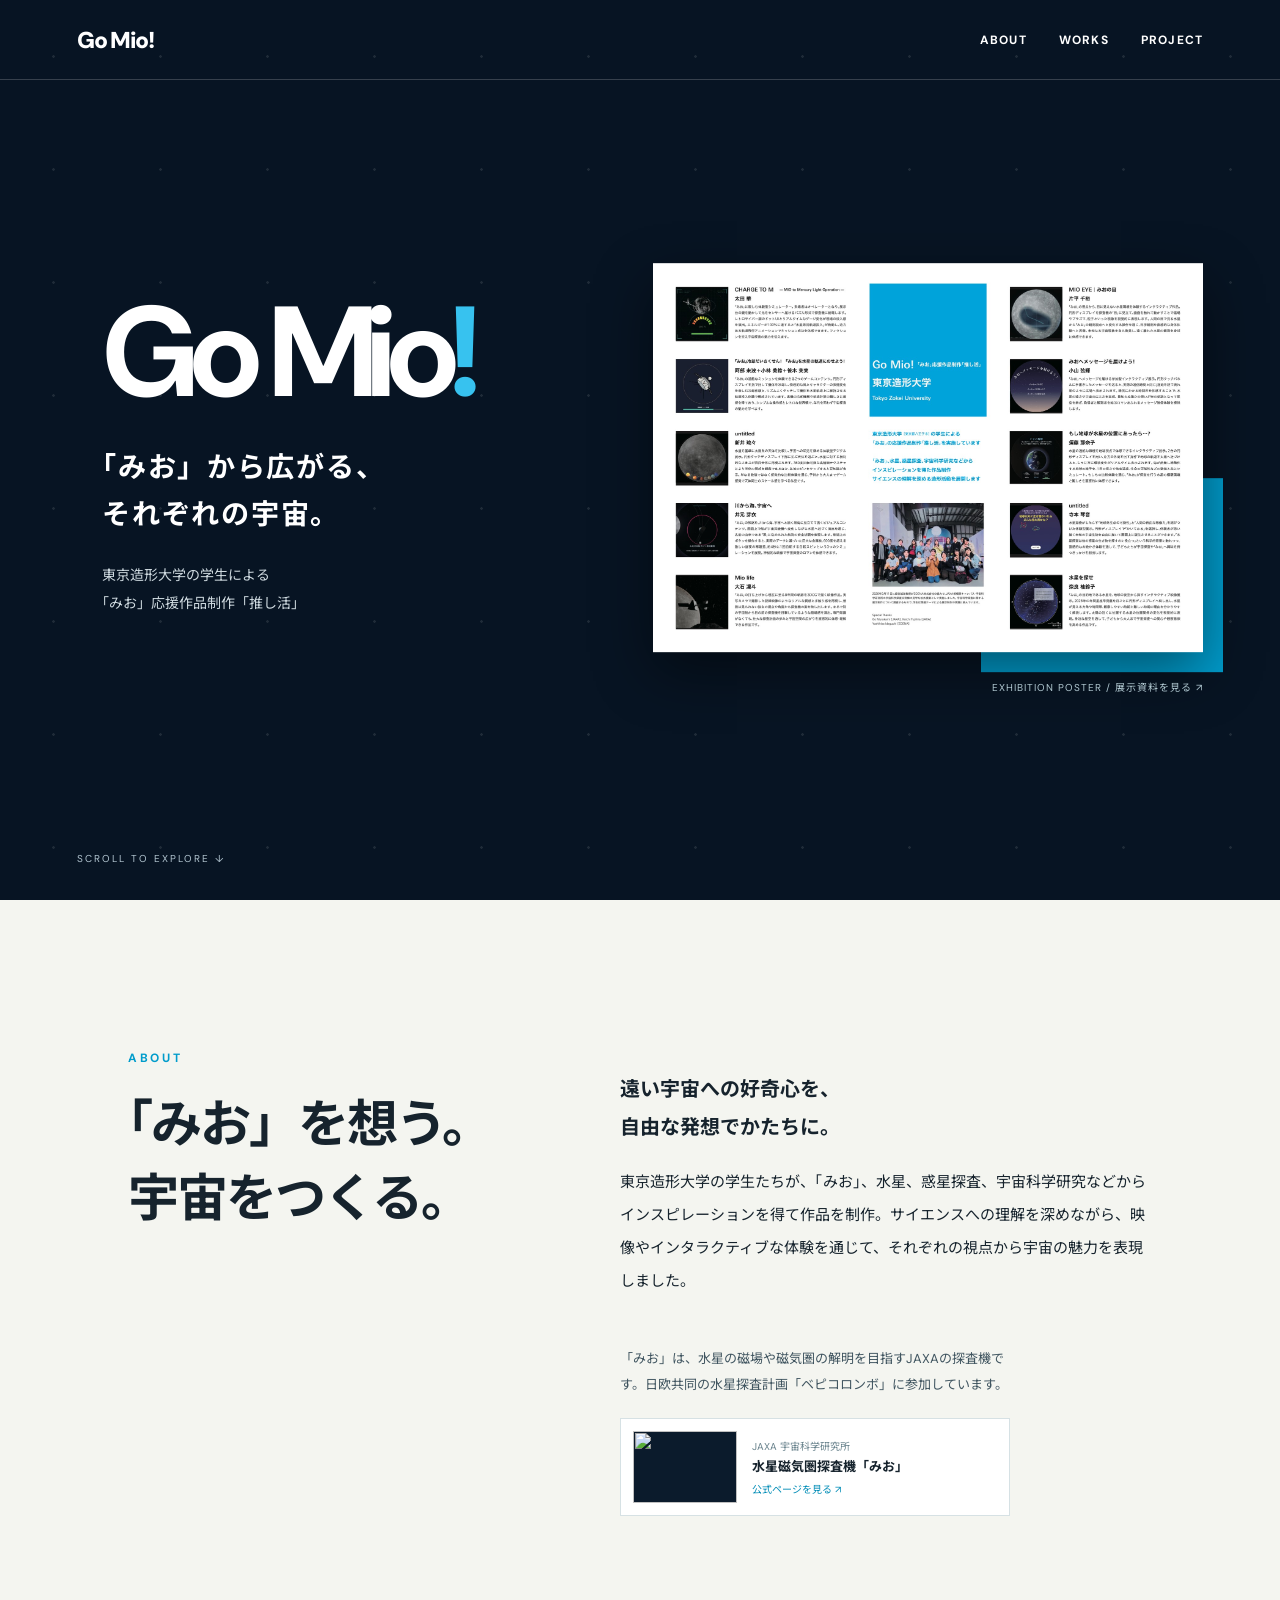
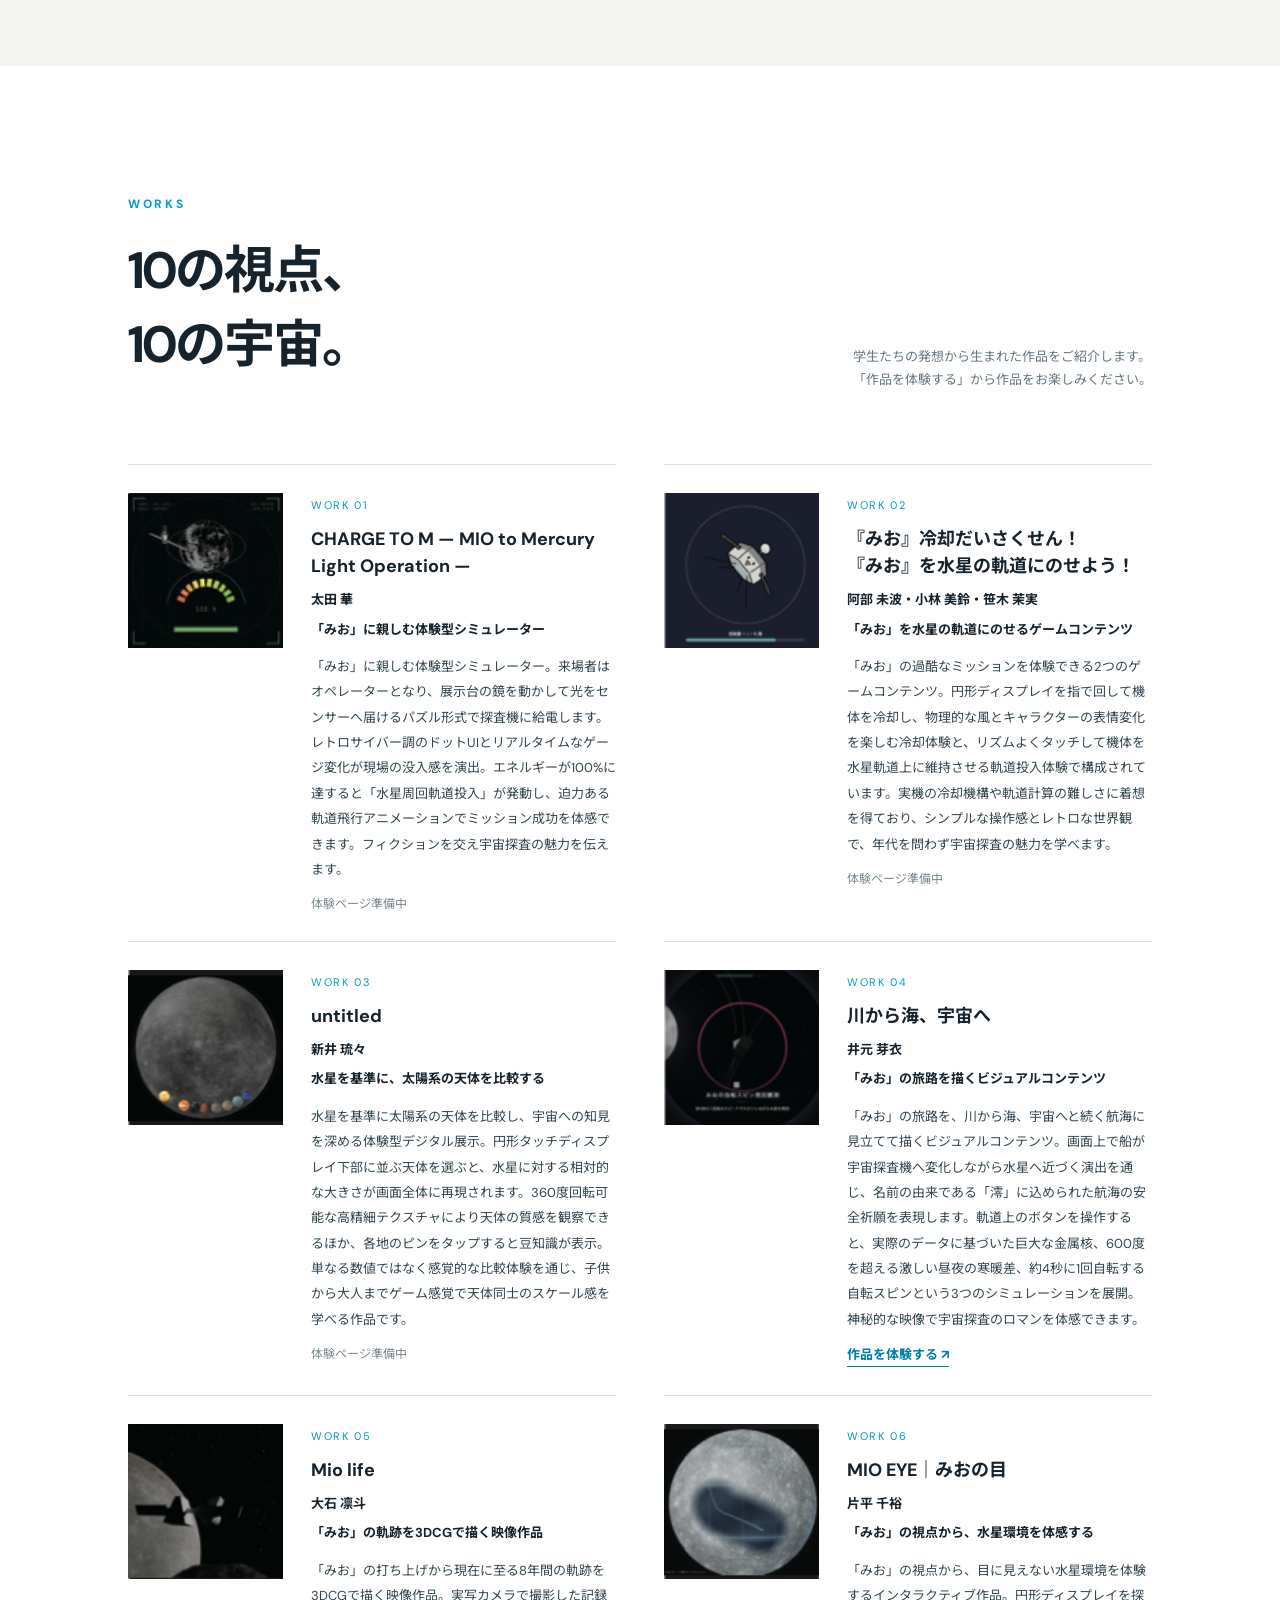
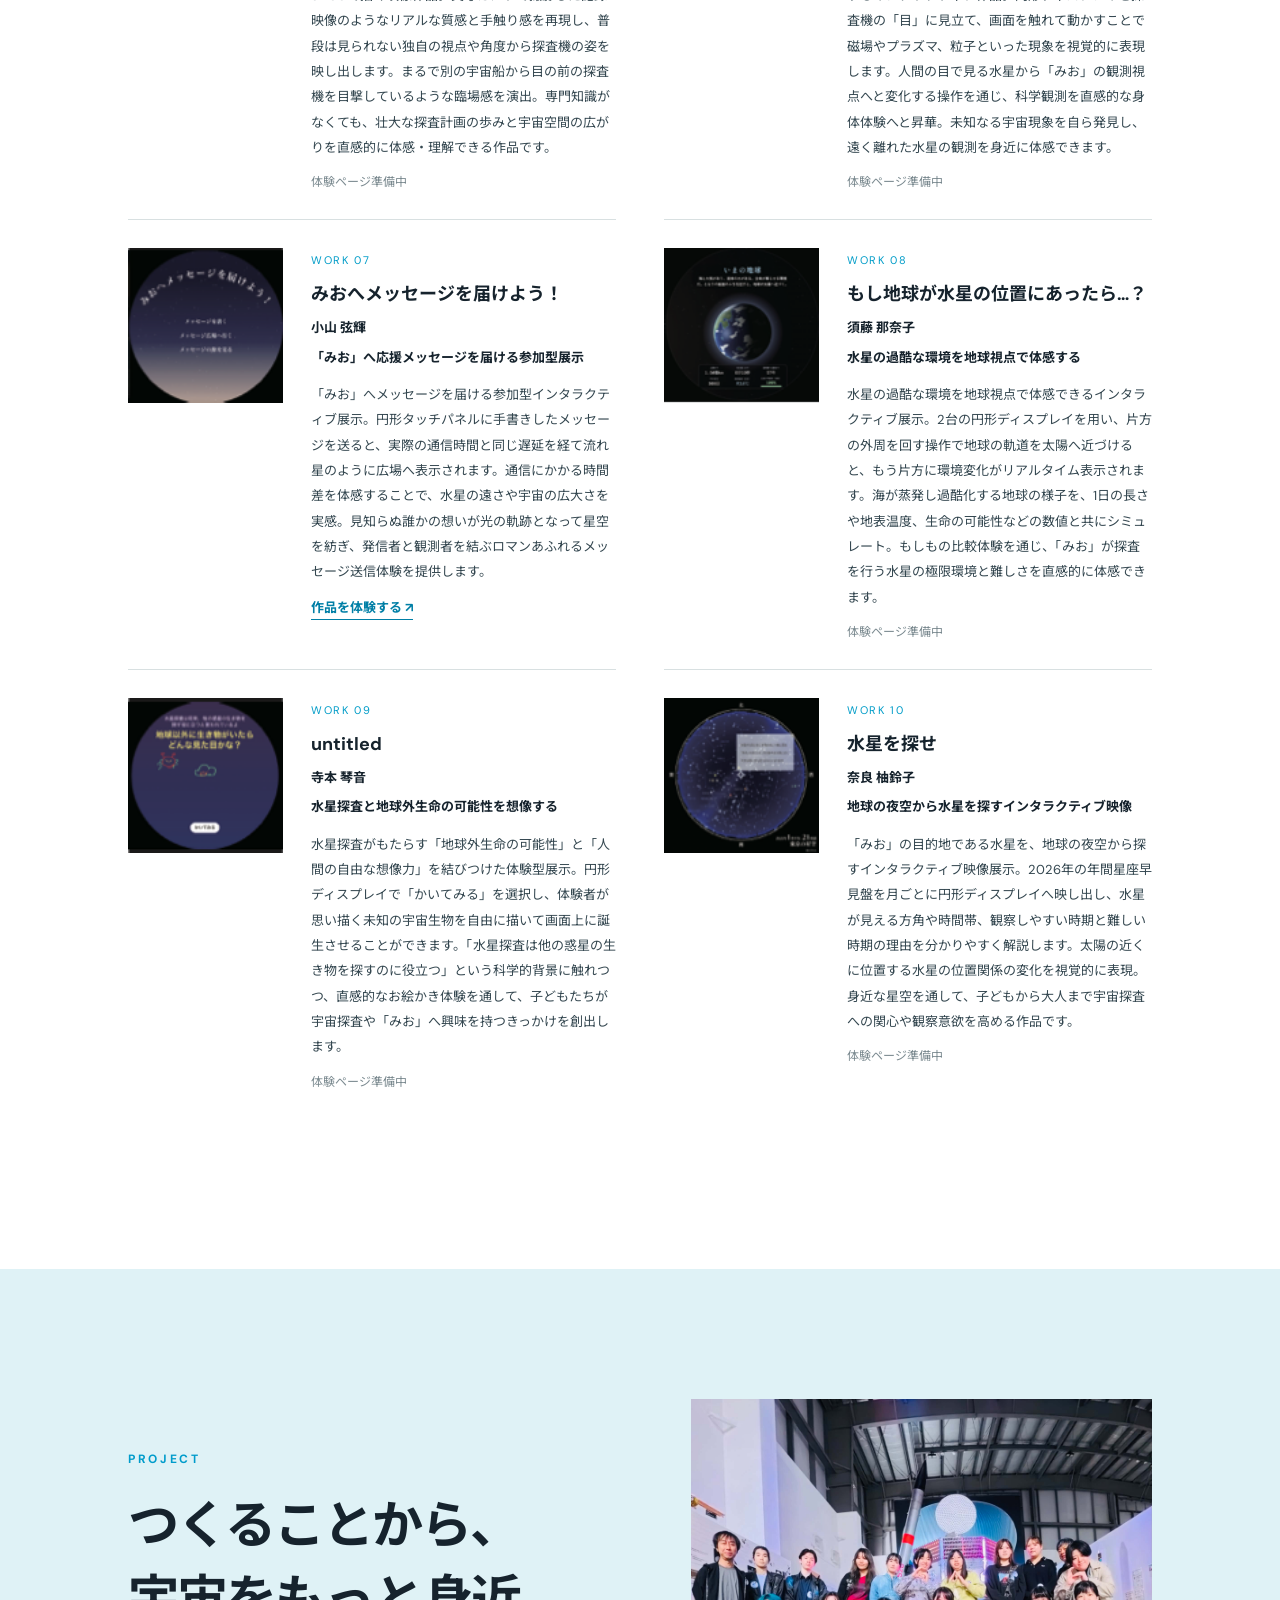
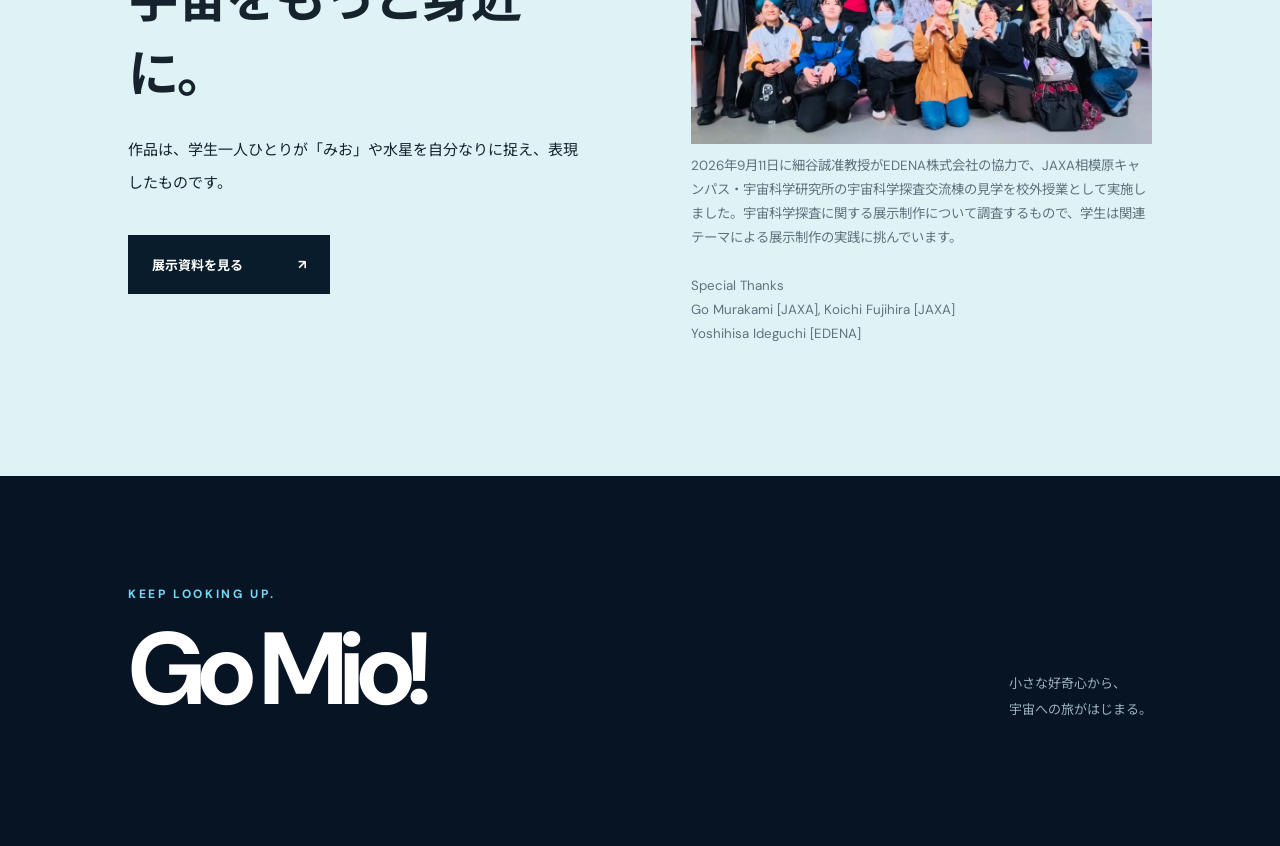
==== index.html @ e341d5bf "Refine introduction layout and heading alignment" ====
<!doctype html><html lang="ja"><head><meta charset="utf-8"><meta name="viewport" content="width=device-width,initial-scale=1"><meta name="description" content="東京造形大学の学生による、水星探査機みおを応援する作品展。"><title>Go Mio!ー「みお」応援作品制作「推し活」</title><style>
@import url('https://fonts.googleapis.com/css2?family=DM+Sans:wght@400;500;700&family=Noto+Sans+JP:wght@400;500;700;900&display=swap');
:root{--navy:#071423;--blue:#00a9e0;--cream:#f4f5f0;--ink:#16232d}*{box-sizing:border-box}html{scroll-behavior:smooth}body{margin:0;background:var(--cream);color:var(--ink);font-family:'DM Sans','Noto Sans JP',sans-serif}a{color:inherit}header{height:80px;position:absolute;z-index:2;top:0;left:0;right:0;color:white;display:flex;align-items:center;justify-content:space-between;padding:0 6%;border-bottom:1px solid #ffffff30}header .logo{font-size:23px;font-weight:900;letter-spacing:-.05em;text-decoration:none}nav{display:flex;gap:32px;font-size:12px;font-weight:700;letter-spacing:.1em}nav a{text-decoration:none}.hero{min-height:780px;height:100svh;max-height:1050px;background:radial-gradient(circle at 75% 54%,#213c50 0,#0d1d2b 28%,#06121f 65%);color:#fff;position:relative;overflow:hidden;display:flex;align-items:center}.hero:before{content:'';position:absolute;inset:0;background-image:radial-gradient(#fff9 1px,transparent 1.5px);background-size:107px 113px;opacity:.35}.planet{position:absolute;width:min(52vw,650px);height:min(52vw,650px);border-radius:50%;right:-4%;top:18%;background:radial-gradient(circle at 36% 32%,#aab3b3 0%,#66757b 26%,#34444c 48%,#101c27 68%,#071423 74%);box-shadow:inset -50px -30px 90px #020a12,0 0 100px #6b9ca822;opacity:.8}.orbit{position:absolute;width:760px;height:760px;border:1px solid #ffffff35;border-radius:50%;right:-100px;top:5%;transform:rotate(-25deg) scaleY(.65)}.hero-inner{position:relative;z-index:1;margin-left:10%;max-width:760px}.eyebrow,.section-label{font-size:12px;letter-spacing:.22em;font-weight:700;text-transform:uppercase}.eyebrow{color:#76d9f6}.hero h1{font-size:clamp(82px,12vw,180px);line-height:.92;letter-spacing:-.075em;margin:25px 0 32px}.hero h1 span{color:#37c2ef}.hero h2{font-size:clamp(19px,2.2vw,29px);letter-spacing:.06em;line-height:1.7;margin:0 0 22px}.hero p{font-size:14px;line-height:2;color:#cfdae0}.hero-bottom{position:absolute;bottom:35px;left:6%;right:6%;display:flex;justify-content:space-between;font-size:10px;letter-spacing:.2em;color:#b2c5d0}.intro{display:grid;grid-template-columns:1fr 1.3fr;gap:8%;padding:150px 10%;background:#f4f5f0}.section-label{color:#009ccb}.intro h2,.works-head h2,.about h2{font-size:clamp(32px,4vw,52px);line-height:1.45;letter-spacing:-.04em;margin:22px 0}.intro p,.about p{line-height:2.2;font-size:15px}.intro .lead{font-size:20px;font-weight:700;line-height:1.9}.works{padding:130px 10% 150px;background:#fff}.works-head{display:flex;align-items:end;justify-content:space-between;margin-bottom:60px}.works-head p{font-size:13px;line-height:1.8;color:#697780}.grid{display:grid;grid-template-columns:repeat(2,1fr);gap:0 48px}.work{display:grid;grid-template-columns:155px 1fr;gap:28px;padding:28px 0;border-top:1px solid #d8e0e1;min-height:215px}.work img{width:155px;aspect-ratio:1;object-fit:cover;background:#101b29}.work .work-description{margin-top:13px;color:#344750;font-size:13px;line-height:1.95}.work-link{display:inline-block;margin-top:12px;color:#007fa6;font-size:13px;font-weight:700;text-decoration:none;border-bottom:1px solid currentColor;padding-bottom:3px}.work-link:hover{color:#004f69}.work-status{display:inline-block;margin-top:12px;color:#7a898f;font-size:12px}.number{font-size:11px;color:#009cc8;letter-spacing:.15em}.work h3{font-size:18px;line-height:1.5;margin:12px 0 8px}.work p{font-size:13px;line-height:1.8;margin:0;color:#596a73}.about{background:#dff2f6;padding:130px 10%;display:grid;grid-template-columns:1fr 1fr;gap:10%;align-items:center}.about img{width:100%;display:block}.about small{display:block;margin-top:10px;color:#5e747d;line-height:1.8}.button{display:inline-flex;margin-top:20px;align-items:center;gap:55px;background:#081c2b;color:white;text-decoration:none;padding:20px 24px;font-size:13px;font-weight:700}.button:hover{background:#008fbf}.closing{padding:110px 10%;background:#071423;color:white;display:flex;justify-content:space-between;align-items:end}.closing strong{font-size:clamp(55px,8vw,110px);letter-spacing:-.07em}.closing p{font-size:13px;color:#9bb1be;line-height:2}footer{padding:28px 10%;background:#071423;color:#8299a6;border-top:1px solid #ffffff22;font-size:10px;letter-spacing:.1em;display:flex;justify-content:space-between}@media(max-width:700px){header{height:68px}nav{gap:15px;font-size:10px}.hero{min-height:650px;height:90svh}.hero-inner{margin:0 7%;padding-top:55px}.hero h1{font-size:82px}.planet{width:440px;height:440px;right:-240px;top:20%;opacity:.6}.orbit{right:-420px}.hero-bottom span:last-child{display:none}.intro,.about{grid-template-columns:1fr;gap:25px;padding:90px 7%}.works{padding:90px 7%}.works-head{display:block}.grid{grid-template-columns:1fr}.work{grid-template-columns:110px 1fr;gap:20px;min-height:160px}.work img{width:110px}.work h3{font-size:16px}.closing{padding:80px 7%;display:block}.closing p{margin-top:25px}footer{padding:24px 7%;gap:15px;flex-wrap:wrap}}

/* The opening composition draws its imagery and blue accent from the exhibition poster. */
.hero{background:#071423;min-height:780px}.hero:before{opacity:.16}.hero-inner{max-width:52%;margin-left:8%;z-index:2}.hero h1{font-size:clamp(78px,10vw,150px)}.hero-art{position:absolute;right:6%;top:50%;transform:translateY(-48%);width:min(43vw,580px);display:grid;grid-template-columns:1.14fr .86fr;grid-template-rows:1fr 1fr;gap:12px;align-items:stretch}.hero-art img{display:block;width:100%;height:100%;object-fit:cover}.hero-art .hero-art-main{grid-row:1/3;min-height:0}.hero-art-side{grid-row:1/3;display:grid;grid-template-rows:1fr 1fr;gap:12px}.hero-art-side img{aspect-ratio:1;object-fit:cover}.hero-art-accent{position:absolute;width:48%;height:35%;background:#009ccc;z-index:-1;right:-24px;bottom:-24px}.hero-art-caption{position:absolute;right:0;bottom:-48px;color:#b1c8d1;font-size:10px;letter-spacing:.1em}.hero-art-main{aspect-ratio:1/1.7}
@media(max-width:700px){.hero{height:auto;min-height:780px;padding:150px 7% 95px;display:block}.hero-inner{max-width:none;margin:0;padding:0}.hero h1{font-size:clamp(76px,17vw,112px);margin:20px 0}.hero h2{font-size:20px}.hero p{font-size:12px}.hero-art{position:relative;top:auto;right:auto;transform:none;width:min(88%,390px);margin:48px 0 32px auto;gap:8px}.hero-art-side{gap:8px}.hero-art-accent{right:-12px;bottom:-12px}.hero-art-caption{bottom:-31px;font-size:9px}.hero-bottom{bottom:25px}.hero-bottom span:last-child{display:block}}

.poster-art{display:block;grid-template-columns:none;grid-template-rows:none;width:min(43vw,620px)}.poster-art a{display:block;box-shadow:0 20px 55px #0007}.poster-art img{display:block;width:100%;height:auto;object-fit:contain}.poster-art .hero-art-accent{width:44%;height:50%;right:-20px;bottom:-20px}.poster-art .hero-art-caption{bottom:-42px}@media(max-width:700px){.poster-art{width:min(90%,460px);margin:72px auto 34px}.poster-art .hero-art-accent{right:-12px;bottom:-12px}.poster-art .hero-art-caption{bottom:-31px}}
.intro-title{text-indent:-0.5em}
.work .work-summary{font-weight:700;color:#16232d}
.work-summary-phrase{display:block;margin-top:0.45em}
.intro .mio-explanation{font-size:13px;line-height:2;margin:28px 0 20px;max-width:390px;color:#405560}.mio-link{display:flex;align-items:center;gap:15px;max-width:390px;padding:12px;background:#fff;border:1px solid #d6e1e4;text-decoration:none;transition:border-color .2s,transform .2s}.mio-link:hover{border-color:#009ccb;transform:translateY(-2px)}.mio-link img{width:104px;height:72px;object-fit:cover;background:#0b1b2c;flex:none}.mio-link>span{display:flex;flex-direction:column;gap:5px;min-width:0}.mio-link small{font-size:10px;color:#67818b}.mio-link strong{font-size:13px;line-height:1.45}.mio-link span span{font-size:10px;color:#008cb6}@media(max-width:700px){.intro .mio-explanation{margin-top:20px}.mio-link{max-width:100%}}
.mio-context{margin-top:48px}.intro .mio-context .mio-explanation{margin-top:0}
.hero-inner h2{text-indent:-0.5em}.hero-caption-line{display:inline-block;margin-left:-0.5em}
</style></head><body><header><a class="logo" href="#top">Go Mio!</a><nav><a href="#about">ABOUT</a><a href="#works">WORKS</a><a href="#project">PROJECT</a></nav></header><main><section class="hero" id="top"><div class="hero-inner"><h1>Go Mio<span>!</span></h1><h2>「みお」から広がる、<br>それぞれの宇宙。</h2><p>東京造形大学の学生による<br><span class="hero-caption-line">「みお」応援作品制作「推し活」</span></p></div><div class="hero-art poster-art"><span class="hero-art-accent"></span><a href="source.pdf" target="_blank" rel="noopener" aria-label="展示資料のPDFを開く"><img src="exhibition-poster.jpg" alt="Go Mio! 東京造形大学の学生作品を紹介する展示資料全体"></a><span class="hero-art-caption">EXHIBITION POSTER / 展示資料を見る ↗</span></div><div class="hero-bottom"><span>SCROLL TO EXPLORE ↓</span></div></section><section class="intro" id="about"><div><div class="section-label">ABOUT</div><h2 class="intro-title">「みお」を想う。<br>宇宙をつくる。</h2></div><div><p class="lead">遠い宇宙への好奇心を、<br>自由な発想でかたちに。</p><p>東京造形大学の学生たちが、「みお」、水星、惑星探査、宇宙科学研究などからインスピレーションを得て作品を制作。サイエンスへの理解を深めながら、映像やインタラクティブな体験を通じて、それぞれの視点から宇宙の魅力を表現しました。</p><div class="mio-context"><p class="mio-explanation">「みお」は、水星の磁場や磁気圏の解明を目指すJAXAの探査機です。日欧共同の水星探査計画「ベピコロンボ」に参加しています。</p><a class="mio-link" href="https://www.isas.jaxa.jp/missions/spacecraft/current/mmo.html" target="_blank" rel="noopener noreferrer"><img src="https://www.isas.jaxa.jp/missions/files/mmo_main.jpg" alt="" loading="lazy"><span><small>JAXA 宇宙科学研究所</small><strong>水星磁気圏探査機「みお」</strong><span>公式ページを見る ↗</span></span></a></div></div></section><section class="works" id="works"><div class="works-head"><div><div class="section-label">WORKS</div><h2>10の視点、<br>10の宇宙。</h2></div><p>学生たちの発想から生まれた作品をご紹介します。<br>「作品を体験する」から作品をお楽しみください。</p></div><div class="grid" id="grid"></div></section><section class="about" id="project"><div><div class="section-label">PROJECT</div><h2>つくることから、<br>宇宙をもっと身近に。</h2><p>作品は、学生一人ひとりが「みお」や水星を自分なりに捉え、表現したものです。</p><a class="button" href="source.pdf" target="_blank" rel="noopener">展示資料を見る <span>↗</span></a></div><div><img src="team-original.jpeg" alt="JAXA相模原キャンパスでの校外授業に参加した学生たちの集合写真"><small>2026年9月11日に細谷誠准教授がEDENA株式会社の協力で、JAXA相模原キャンパス・宇宙科学研究所の宇宙科学探査交流棟の見学を校外授業として実施しました。宇宙科学探査に関する展示制作について調査するもので、学生は関連テーマによる展示制作の実践に挑んでいます。<br><br>Special Thanks<br>Go Murakami [JAXA], Koichi Fujihira [JAXA]<br>Yoshihisa Ideguchi [EDENA]</small></div></section><section class="closing"><div><div class="eyebrow">Keep looking up.</div><strong>Go Mio!</strong></div><p>小さな好奇心から、<br>宇宙への旅がはじまる。</p></section></main><script>
const works=[["l1.png","CHARGE TO M — MIO to Mercury Light Operation —","太田 華","「みお」に親しむ体験型シミュレーター"],["l2.png","『みお』冷却だいさくせん！ ／ 『みお』を水星の軌道にのせよう！","阿部 未波・小林 美鈴・笹木 茉実","「みお」を水星の軌道にのせるゲームコンテンツ"],["l3.png","untitled","新井 琉々","水星を基準に、太陽系の天体を比較する"],["l4.png","川から海、宇宙へ","井元 芽衣","「みお」の旅路を描くビジュアルコンテンツ"],["l5.png","Mio life","大石 凛斗","「みお」の軌跡を3DCGで描く映像作品"],["r1.png","MIO EYE｜みおの目","片平 千裕","「みお」の視点から、水星環境を体感する"],["r2.png","みおへメッセージを届けよう！","小山 弦輝","「みお」へ応援メッセージを届ける参加型展示"],["r3.png","もし地球が水星の位置にあったら…？","須藤 那奈子","水星の過酷な環境を地球視点で体感する"],["r4.png","untitled","寺本 琴音","水星探査と地球外生命の可能性を想像する"],["r5.png","水星を探せ","奈良 柚鈴子","地球の夜空から水星を探すインタラクティブ映像"]];const descriptions=["「みお」に親しむ体験型シミュレーター。来場者はオペレーターとなり、展示台の鏡を動かして光をセンサーへ届けるパズル形式で探査機に給電します。レトロサイバー調のドットUIとリアルタイムなゲージ変化が現場の没入感を演出。エネルギーが100%に達すると「水星周回軌道投入」が発動し、迫力ある軌道飛行アニメーションでミッション成功を体感できます。フィクションを交え宇宙探査の魅力を伝えます。","「みお」の過酷なミッションを体験できる2つのゲームコンテンツ。円形ディスプレイを指で回して機体を冷却し、物理的な風とキャラクターの表情変化を楽しむ冷却体験と、リズムよくタッチして機体を水星軌道上に維持させる軌道投入体験で構成されています。実機の冷却機構や軌道計算の難しさに着想を得ており、シンプルな操作感とレトロな世界観で、年代を問わず宇宙探査の魅力を学べます。","水星を基準に太陽系の天体を比較し、宇宙への知見を深める体験型デジタル展示。円形タッチディスプレイ下部に並ぶ天体を選ぶと、水星に対する相対的な大きさが画面全体に再現されます。360度回転可能な高精細テクスチャにより天体の質感を観察できるほか、各地のピンをタップすると豆知識が表示。単なる数値ではなく感覚的な比較体験を通じ、子供から大人までゲーム感覚で天体同士のスケール感を学べる作品です。","「みお」の旅路を、川から海、宇宙へと続く航海に見立てて描くビジュアルコンテンツ。画面上で船が宇宙探査機へ変化しながら水星へ近づく演出を通じ、名前の由来である「澪」に込められた航海の安全祈願を表現します。軌道上のボタンを操作すると、実際のデータに基づいた巨大な金属核、600度を超える激しい昼夜の寒暖差、約4秒に1回自転する自転スピンという3つのシミュレーションを展開。神秘的な映像で宇宙探査のロマンを体感できます。","「みお」の打ち上げから現在に至る8年間の軌跡を3DCGで描く映像作品。実写カメラで撮影した記録映像のようなリアルな質感と手触り感を再現し、普段は見られない独自の視点や角度から探査機の姿を映し出します。まるで別の宇宙船から目の前の探査機を目撃しているような臨場感を演出。専門知識がなくても、壮大な探査計画の歩みと宇宙空間の広がりを直感的に体感・理解できる作品です。","「みお」の視点から、目に見えない水星環境を体験するインタラクティブ作品。円形ディスプレイを探査機の「目」に見立て、画面を触れて動かすことで磁場やプラズマ、粒子といった現象を視覚的に表現します。人間の目で見る水星から「みお」の観測視点へと変化する操作を通じ、科学観測を直感的な身体体験へと昇華。未知なる宇宙現象を自ら発見し、遠く離れた水星の観測を身近に体感できます。","「みお」へメッセージを届ける参加型インタラクティブ展示。円形タッチパネルに手書きしたメッセージを送ると、実際の通信時間と同じ遅延を経て流れ星のように広場へ表示されます。通信にかかる時間差を体感することで、水星の遠さや宇宙の広大さを実感。見知らぬ誰かの想いが光の軌跡となって星空を紡ぎ、発信者と観測者を結ぶロマンあふれるメッセージ送信体験を提供します。","水星の過酷な環境を地球視点で体感できるインタラクティブ展示。2台の円形ディスプレイを用い、片方の外周を回す操作で地球の軌道を太陽へ近づけると、もう片方に環境変化がリアルタイム表示されます。海が蒸発し過酷化する地球の様子を、1日の長さや地表温度、生命の可能性などの数値と共にシミュレート。もしもの比較体験を通じ、「みお」が探査を行う水星の極限環境と難しさを直感的に体感できます。","水星探査がもたらす「地球外生命の可能性」と「人間の自由な想像力」を結びつけた体験型展示。円形ディスプレイで「かいてみる」を選択し、体験者が思い描く未知の宇宙生物を自由に描いて画面上に誕生させることができます。「水星探査は他の惑星の生き物を探すのに役立つ」という科学的背景に触れつつ、直感的なお絵かき体験を通して、子どもたちが宇宙探査や「みお」へ興味を持つきっかけを創出します。","「みお」の目的地である水星を、地球の夜空から探すインタラクティブ映像展示。2026年の年間星座早見盤を月ごとに円形ディスプレイへ映し出し、水星が見える方角や時間帯、観察しやすい時期と難しい時期の理由を分かりやすく解説します。太陽の近くに位置する水星の位置関係の変化を視覚的に表現。身近な星空を通して、子どもから大人まで宇宙探査への関心や観察意欲を高める作品です。"];document.querySelector('#grid').innerHTML=works.map((w,i)=>`<article class="work"><img src="${w[0]}" alt="${w[1]}の作品イメージ"><div><span class="number">WORK ${String(i+1).padStart(2,'0')}</span><h3>${w[1].replace(" ／ ", "<br>")}</h3><p class="work-summary">${w[2]}<span class="work-summary-phrase">${w[3]}</span></p><p class="work-description">${descriptions[i]}</p>${i===3 || i===6 ? `<a class="work-link" href="works/${i===3 ? '04' : '07'}/">作品を体験する ↗</a>` : '<span class="work-status">体験ページ準備中</span>'}</div></article>`).join('');
</script></body></html>
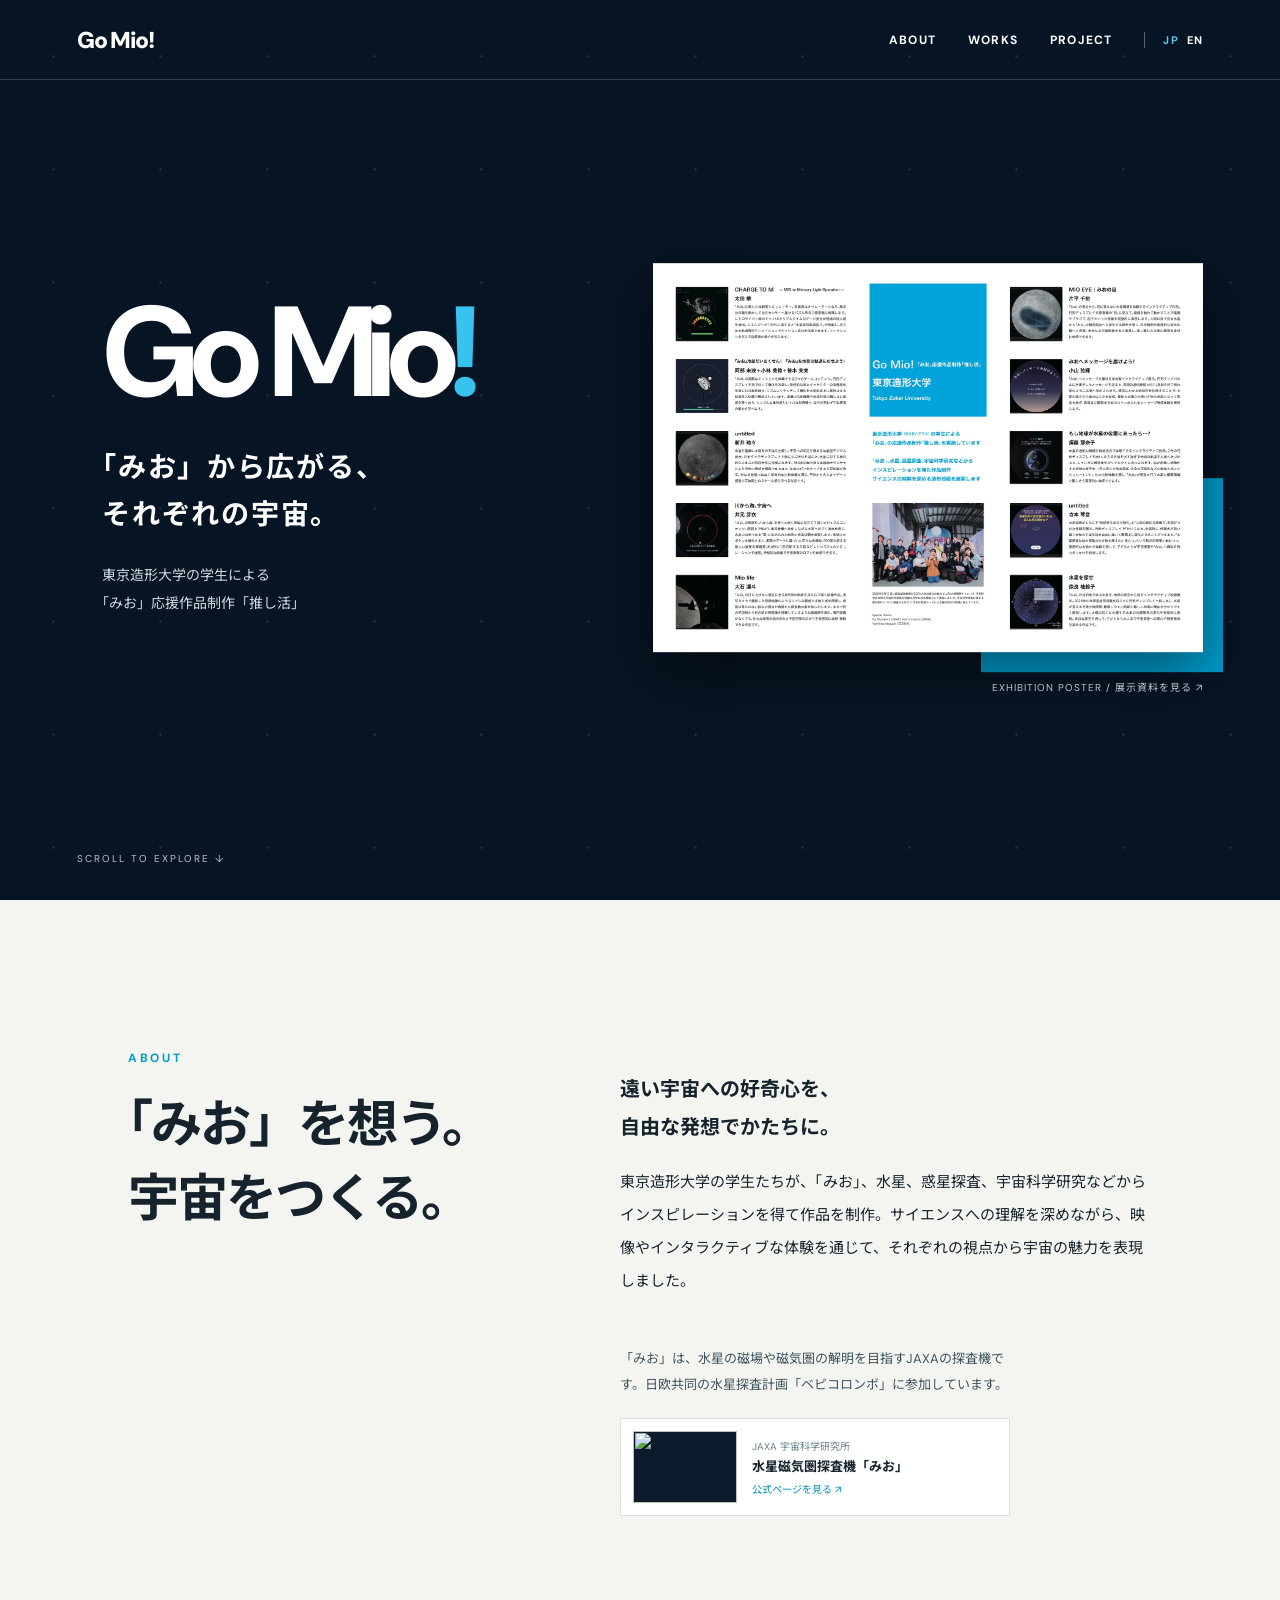
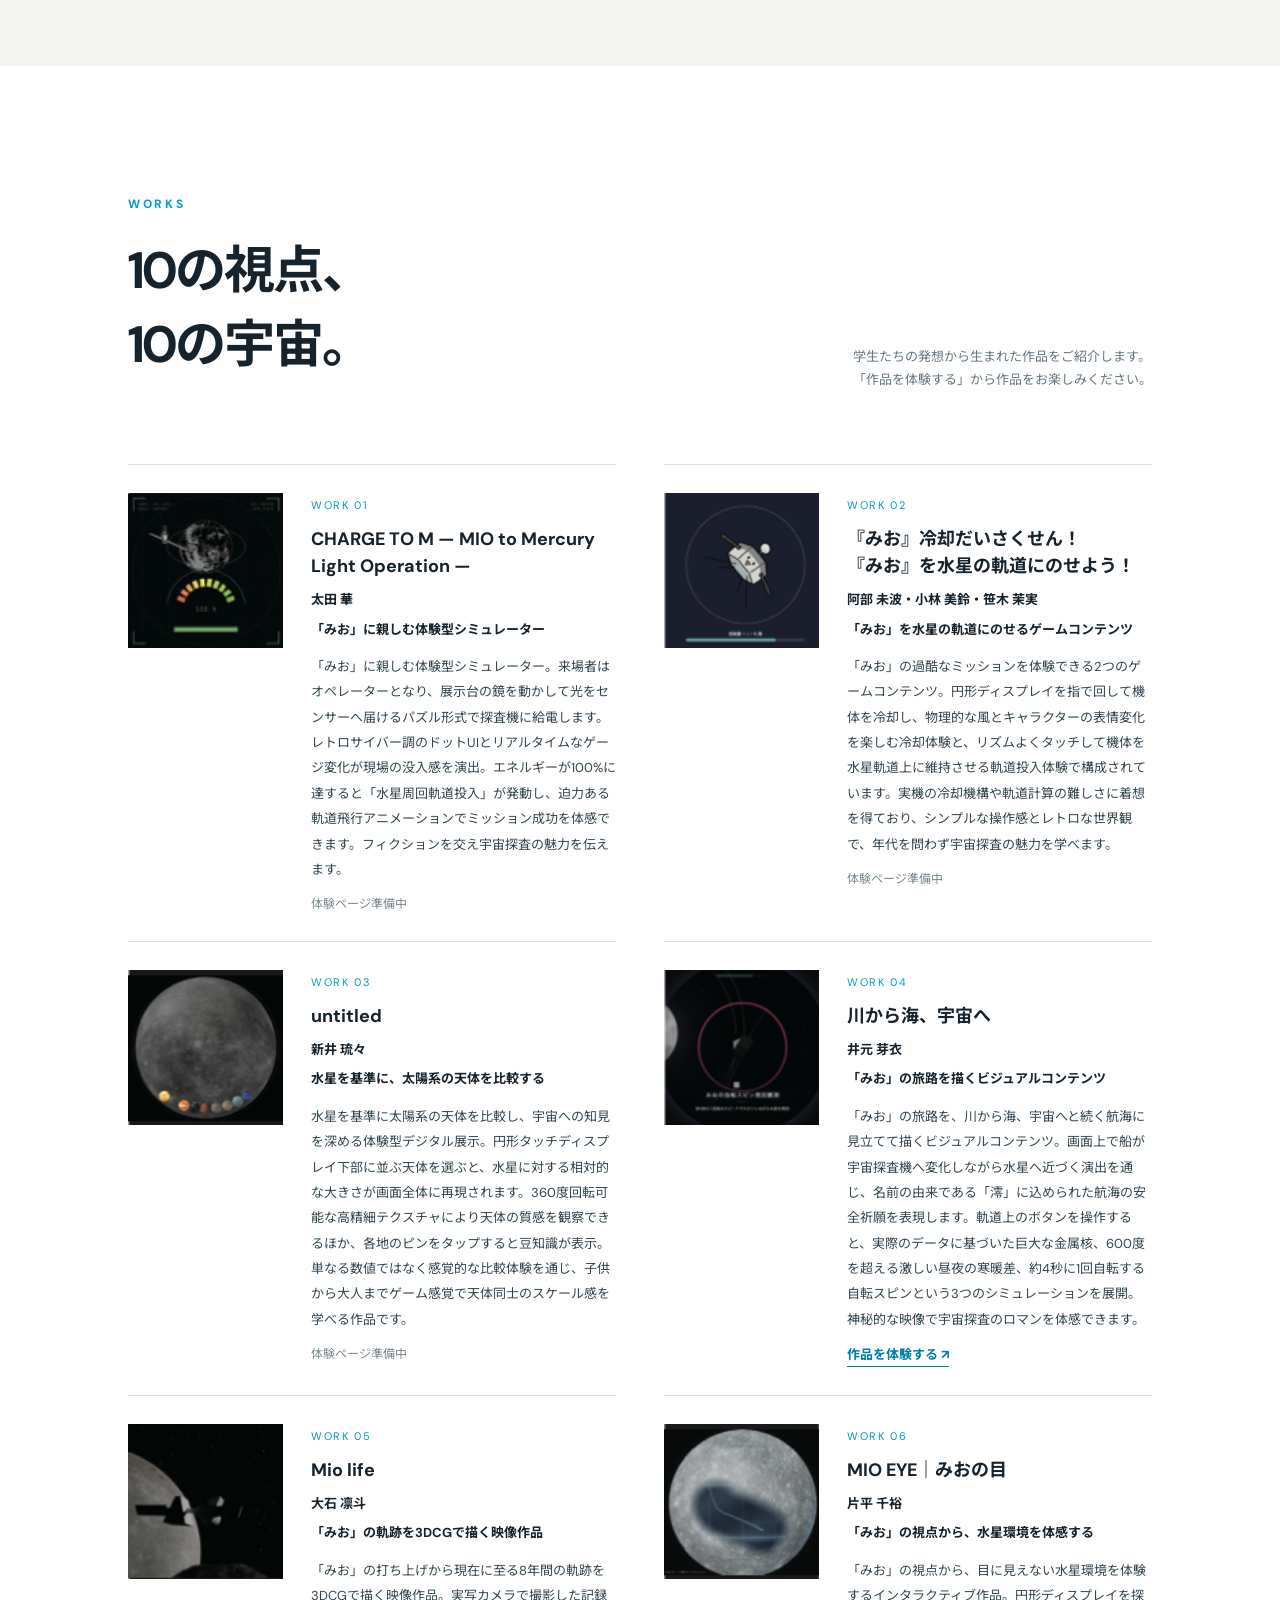
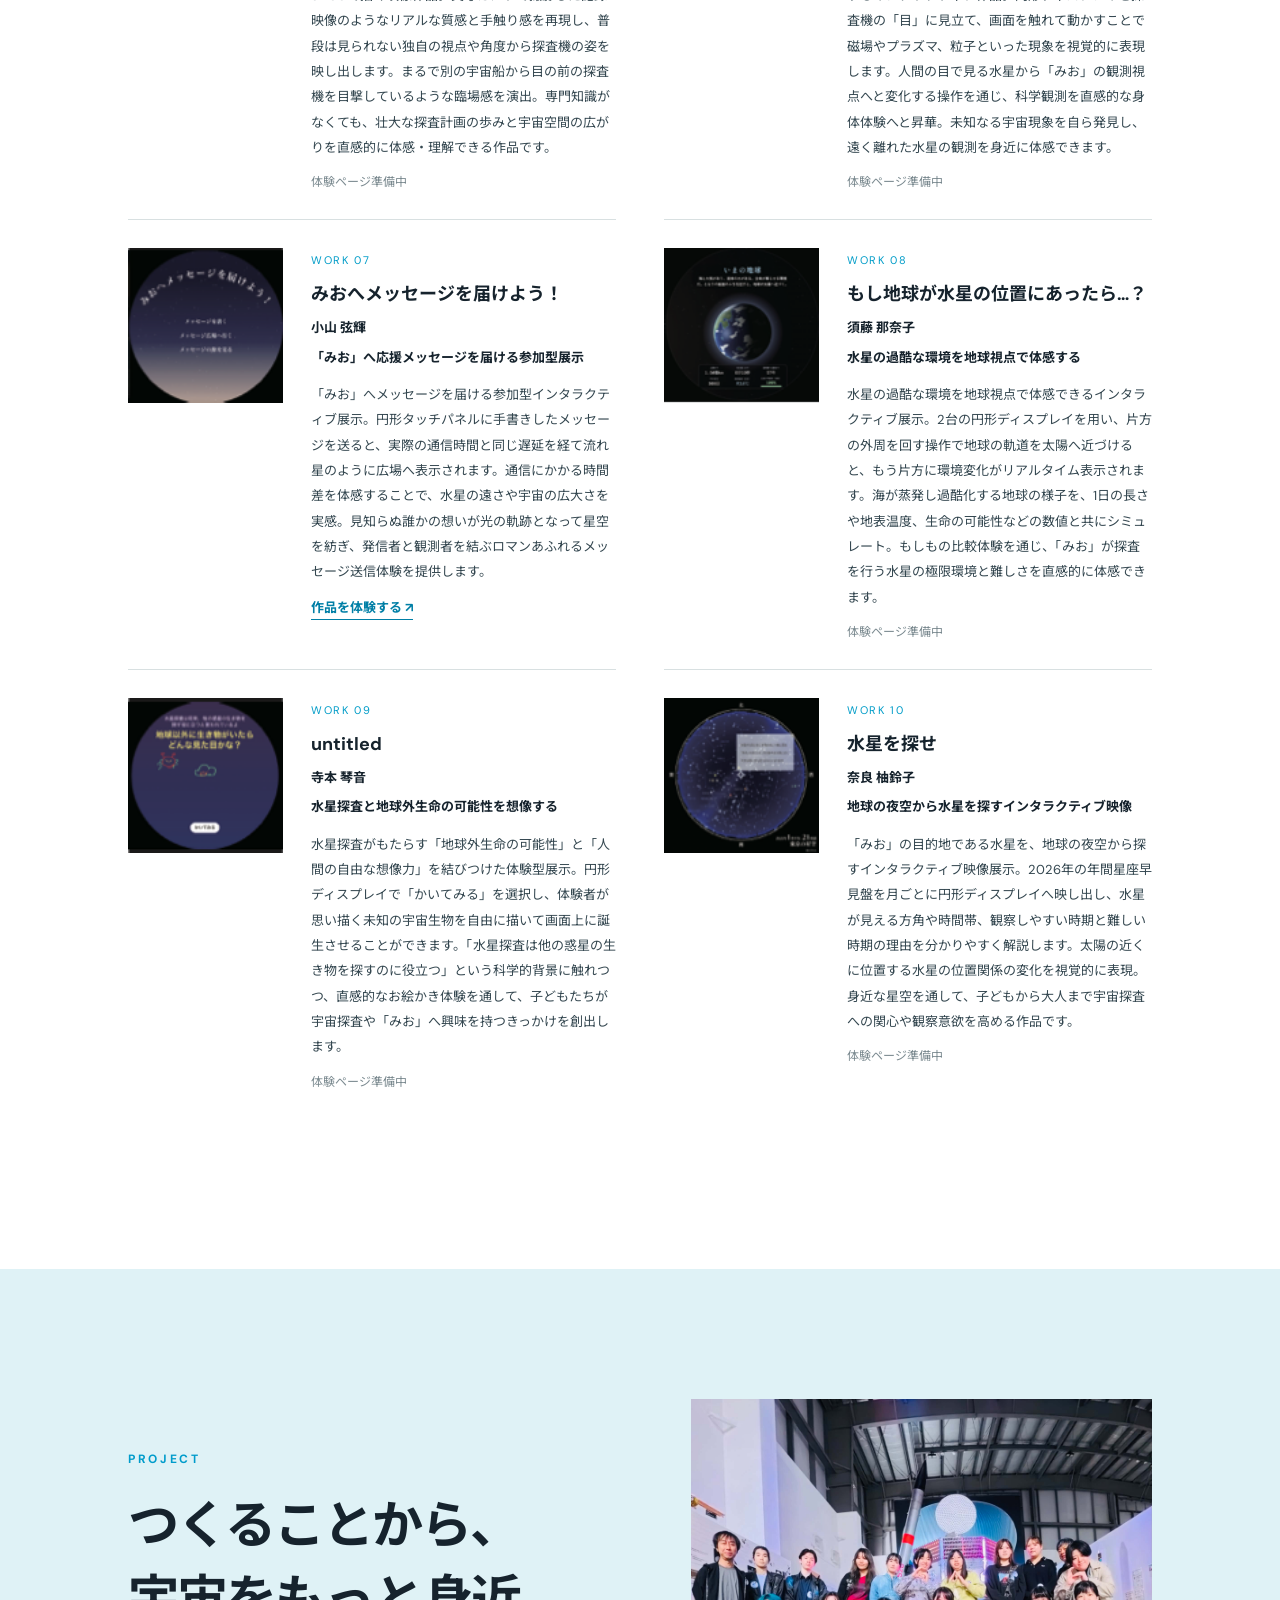
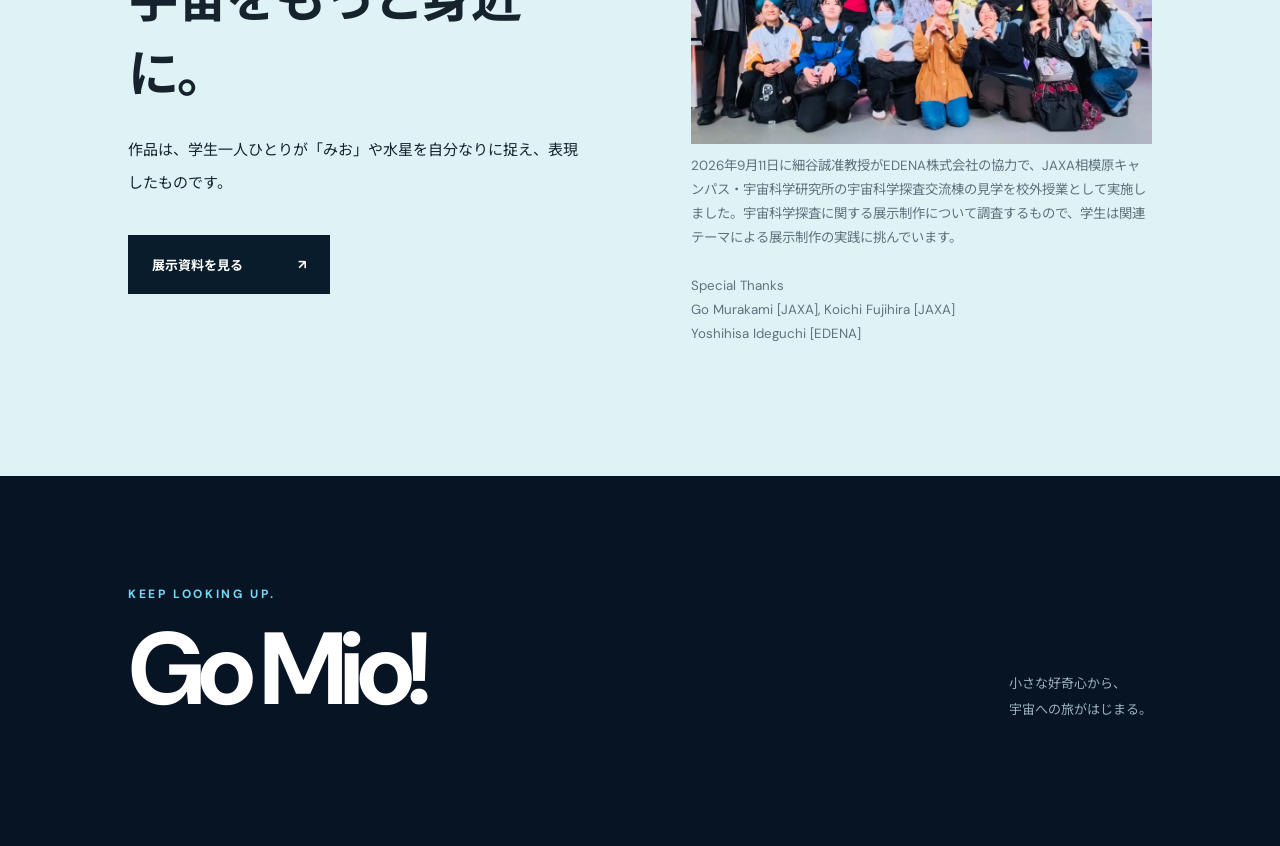
==== commit b0a900c7: "Add Japanese and English navigation" ====
--- a/index.html
+++ b/index.html
@@ -13,6 +13,8 @@
 .intro .mio-explanation{font-size:13px;line-height:2;margin:28px 0 20px;max-width:390px;color:#405560}.mio-link{display:flex;align-items:center;gap:15px;max-width:390px;padding:12px;background:#fff;border:1px solid #d6e1e4;text-decoration:none;transition:border-color .2s,transform .2s}.mio-link:hover{border-color:#009ccb;transform:translateY(-2px)}.mio-link img{width:104px;height:72px;object-fit:cover;background:#0b1b2c;flex:none}.mio-link>span{display:flex;flex-direction:column;gap:5px;min-width:0}.mio-link small{font-size:10px;color:#67818b}.mio-link strong{font-size:13px;line-height:1.45}.mio-link span span{font-size:10px;color:#008cb6}@media(max-width:700px){.intro .mio-explanation{margin-top:20px}.mio-link{max-width:100%}}
 .mio-context{margin-top:48px}.intro .mio-context .mio-explanation{margin-top:0}
 .hero-inner h2{text-indent:-0.5em}.hero-caption-line{display:inline-block;margin-left:-0.5em}
-</style></head><body><header><a class="logo" href="#top">Go Mio!</a><nav><a href="#about">ABOUT</a><a href="#works">WORKS</a><a href="#project">PROJECT</a></nav></header><main><section class="hero" id="top"><div class="hero-inner"><h1>Go Mio<span>!</span></h1><h2>「みお」から広がる、<br>それぞれの宇宙。</h2><p>東京造形大学の学生による<br><span class="hero-caption-line">「みお」応援作品制作「推し活」</span></p></div><div class="hero-art poster-art"><span class="hero-art-accent"></span><a href="source.pdf" target="_blank" rel="noopener" aria-label="展示資料のPDFを開く"><img src="exhibition-poster.jpg" alt="Go Mio! 東京造形大学の学生作品を紹介する展示資料全体"></a><span class="hero-art-caption">EXHIBITION POSTER / 展示資料を見る ↗</span></div><div class="hero-bottom"><span>SCROLL TO EXPLORE ↓</span></div></section><section class="intro" id="about"><div><div class="section-label">ABOUT</div><h2 class="intro-title">「みお」を想う。<br>宇宙をつくる。</h2></div><div><p class="lead">遠い宇宙への好奇心を、<br>自由な発想でかたちに。</p><p>東京造形大学の学生たちが、「みお」、水星、惑星探査、宇宙科学研究などからインスピレーションを得て作品を制作。サイエンスへの理解を深めながら、映像やインタラクティブな体験を通じて、それぞれの視点から宇宙の魅力を表現しました。</p><div class="mio-context"><p class="mio-explanation">「みお」は、水星の磁場や磁気圏の解明を目指すJAXAの探査機です。日欧共同の水星探査計画「ベピコロンボ」に参加しています。</p><a class="mio-link" href="https://www.isas.jaxa.jp/missions/spacecraft/current/mmo.html" target="_blank" rel="noopener noreferrer"><img src="https://www.isas.jaxa.jp/missions/files/mmo_main.jpg" alt="" loading="lazy"><span><small>JAXA 宇宙科学研究所</small><strong>水星磁気圏探査機「みお」</strong><span>公式ページを見る ↗</span></span></a></div></div></section><section class="works" id="works"><div class="works-head"><div><div class="section-label">WORKS</div><h2>10の視点、<br>10の宇宙。</h2></div><p>学生たちの発想から生まれた作品をご紹介します。<br>「作品を体験する」から作品をお楽しみください。</p></div><div class="grid" id="grid"></div></section><section class="about" id="project"><div><div class="section-label">PROJECT</div><h2>つくることから、<br>宇宙をもっと身近に。</h2><p>作品は、学生一人ひとりが「みお」や水星を自分なりに捉え、表現したものです。</p><a class="button" href="source.pdf" target="_blank" rel="noopener">展示資料を見る <span>↗</span></a></div><div><img src="team-original.jpeg" alt="JAXA相模原キャンパスでの校外授業に参加した学生たちの集合写真"><small>2026年9月11日に細谷誠准教授がEDENA株式会社の協力で、JAXA相模原キャンパス・宇宙科学研究所の宇宙科学探査交流棟の見学を校外授業として実施しました。宇宙科学探査に関する展示制作について調査するもので、学生は関連テーマによる展示制作の実践に挑んでいます。<br><br>Special Thanks<br>Go Murakami [JAXA], Koichi Fujihira [JAXA]<br>Yoshihisa Ideguchi [EDENA]</small></div></section><section class="closing"><div><div class="eyebrow">Keep looking up.</div><strong>Go Mio!</strong></div><p>小さな好奇心から、<br>宇宙への旅がはじまる。</p></section></main><script>
+.language-switch{display:flex;align-items:center;gap:8px;padding-left:18px;border-left:1px solid #ffffff55;font-size:11px}.language-switch [aria-current="page"]{color:#60c9eb}.language-switch a{color:#fff;text-decoration:none}@media(max-width:700px){nav{gap:12px}.language-switch{padding-left:10px;gap:6px;font-size:10px}}
+@media(max-width:400px){header{padding-left:4%;padding-right:4%}header .logo{font-size:19px;white-space:nowrap}nav{gap:8px}.language-switch{padding-left:8px;gap:5px}}
+</style></head><body><header><a class="logo" href="#top">Go Mio!</a><nav><a href="#about">ABOUT</a><a href="#works">WORKS</a><a href="#project">PROJECT</a><span class="language-switch" aria-label="言語 / Language"><span aria-current="page">JP</span><a href="en.html" lang="en" hreflang="en">EN</a></span></nav></header><main><section class="hero" id="top"><div class="hero-inner"><h1>Go Mio<span>!</span></h1><h2>「みお」から広がる、<br>それぞれの宇宙。</h2><p>東京造形大学の学生による<br><span class="hero-caption-line">「みお」応援作品制作「推し活」</span></p></div><div class="hero-art poster-art"><span class="hero-art-accent"></span><a href="source.pdf" target="_blank" rel="noopener" aria-label="展示資料のPDFを開く"><img src="exhibition-poster.jpg" alt="Go Mio! 東京造形大学の学生作品を紹介する展示資料全体"></a><span class="hero-art-caption">EXHIBITION POSTER / 展示資料を見る ↗</span></div><div class="hero-bottom"><span>SCROLL TO EXPLORE ↓</span></div></section><section class="intro" id="about"><div><div class="section-label">ABOUT</div><h2 class="intro-title">「みお」を想う。<br>宇宙をつくる。</h2></div><div><p class="lead">遠い宇宙への好奇心を、<br>自由な発想でかたちに。</p><p>東京造形大学の学生たちが、「みお」、水星、惑星探査、宇宙科学研究などからインスピレーションを得て作品を制作。サイエンスへの理解を深めながら、映像やインタラクティブな体験を通じて、それぞれの視点から宇宙の魅力を表現しました。</p><div class="mio-context"><p class="mio-explanation">「みお」は、水星の磁場や磁気圏の解明を目指すJAXAの探査機です。日欧共同の水星探査計画「ベピコロンボ」に参加しています。</p><a class="mio-link" href="https://www.isas.jaxa.jp/missions/spacecraft/current/mmo.html" target="_blank" rel="noopener noreferrer"><img src="https://www.isas.jaxa.jp/missions/files/mmo_main.jpg" alt="" loading="lazy"><span><small>JAXA 宇宙科学研究所</small><strong>水星磁気圏探査機「みお」</strong><span>公式ページを見る ↗</span></span></a></div></div></section><section class="works" id="works"><div class="works-head"><div><div class="section-label">WORKS</div><h2>10の視点、<br>10の宇宙。</h2></div><p>学生たちの発想から生まれた作品をご紹介します。<br>「作品を体験する」から作品をお楽しみください。</p></div><div class="grid" id="grid"></div></section><section class="about" id="project"><div><div class="section-label">PROJECT</div><h2>つくることから、<br>宇宙をもっと身近に。</h2><p>作品は、学生一人ひとりが「みお」や水星を自分なりに捉え、表現したものです。</p><a class="button" href="source.pdf" target="_blank" rel="noopener">展示資料を見る <span>↗</span></a></div><div><img src="team-original.jpeg" alt="JAXA相模原キャンパスでの校外授業に参加した学生たちの集合写真"><small>2026年9月11日に細谷誠准教授がEDENA株式会社の協力で、JAXA相模原キャンパス・宇宙科学研究所の宇宙科学探査交流棟の見学を校外授業として実施しました。宇宙科学探査に関する展示制作について調査するもので、学生は関連テーマによる展示制作の実践に挑んでいます。<br><br>Special Thanks<br>Go Murakami [JAXA], Koichi Fujihira [JAXA]<br>Yoshihisa Ideguchi [EDENA]</small></div></section><section class="closing"><div><div class="eyebrow">Keep looking up.</div><strong>Go Mio!</strong></div><p>小さな好奇心から、<br>宇宙への旅がはじまる。</p></section></main><script>
 const works=[["l1.png","CHARGE TO M — MIO to Mercury Light Operation —","太田 華","「みお」に親しむ体験型シミュレーター"],["l2.png","『みお』冷却だいさくせん！ ／ 『みお』を水星の軌道にのせよう！","阿部 未波・小林 美鈴・笹木 茉実","「みお」を水星の軌道にのせるゲームコンテンツ"],["l3.png","untitled","新井 琉々","水星を基準に、太陽系の天体を比較する"],["l4.png","川から海、宇宙へ","井元 芽衣","「みお」の旅路を描くビジュアルコンテンツ"],["l5.png","Mio life","大石 凛斗","「みお」の軌跡を3DCGで描く映像作品"],["r1.png","MIO EYE｜みおの目","片平 千裕","「みお」の視点から、水星環境を体感する"],["r2.png","みおへメッセージを届けよう！","小山 弦輝","「みお」へ応援メッセージを届ける参加型展示"],["r3.png","もし地球が水星の位置にあったら…？","須藤 那奈子","水星の過酷な環境を地球視点で体感する"],["r4.png","untitled","寺本 琴音","水星探査と地球外生命の可能性を想像する"],["r5.png","水星を探せ","奈良 柚鈴子","地球の夜空から水星を探すインタラクティブ映像"]];const descriptions=["「みお」に親しむ体験型シミュレーター。来場者はオペレーターとなり、展示台の鏡を動かして光をセンサーへ届けるパズル形式で探査機に給電します。レトロサイバー調のドットUIとリアルタイムなゲージ変化が現場の没入感を演出。エネルギーが100%に達すると「水星周回軌道投入」が発動し、迫力ある軌道飛行アニメーションでミッション成功を体感できます。フィクションを交え宇宙探査の魅力を伝えます。","「みお」の過酷なミッションを体験できる2つのゲームコンテンツ。円形ディスプレイを指で回して機体を冷却し、物理的な風とキャラクターの表情変化を楽しむ冷却体験と、リズムよくタッチして機体を水星軌道上に維持させる軌道投入体験で構成されています。実機の冷却機構や軌道計算の難しさに着想を得ており、シンプルな操作感とレトロな世界観で、年代を問わず宇宙探査の魅力を学べます。","水星を基準に太陽系の天体を比較し、宇宙への知見を深める体験型デジタル展示。円形タッチディスプレイ下部に並ぶ天体を選ぶと、水星に対する相対的な大きさが画面全体に再現されます。360度回転可能な高精細テクスチャにより天体の質感を観察できるほか、各地のピンをタップすると豆知識が表示。単なる数値ではなく感覚的な比較体験を通じ、子供から大人までゲーム感覚で天体同士のスケール感を学べる作品です。","「みお」の旅路を、川から海、宇宙へと続く航海に見立てて描くビジュアルコンテンツ。画面上で船が宇宙探査機へ変化しながら水星へ近づく演出を通じ、名前の由来である「澪」に込められた航海の安全祈願を表現します。軌道上のボタンを操作すると、実際のデータに基づいた巨大な金属核、600度を超える激しい昼夜の寒暖差、約4秒に1回自転する自転スピンという3つのシミュレーションを展開。神秘的な映像で宇宙探査のロマンを体感できます。","「みお」の打ち上げから現在に至る8年間の軌跡を3DCGで描く映像作品。実写カメラで撮影した記録映像のようなリアルな質感と手触り感を再現し、普段は見られない独自の視点や角度から探査機の姿を映し出します。まるで別の宇宙船から目の前の探査機を目撃しているような臨場感を演出。専門知識がなくても、壮大な探査計画の歩みと宇宙空間の広がりを直感的に体感・理解できる作品です。","「みお」の視点から、目に見えない水星環境を体験するインタラクティブ作品。円形ディスプレイを探査機の「目」に見立て、画面を触れて動かすことで磁場やプラズマ、粒子といった現象を視覚的に表現します。人間の目で見る水星から「みお」の観測視点へと変化する操作を通じ、科学観測を直感的な身体体験へと昇華。未知なる宇宙現象を自ら発見し、遠く離れた水星の観測を身近に体感できます。","「みお」へメッセージを届ける参加型インタラクティブ展示。円形タッチパネルに手書きしたメッセージを送ると、実際の通信時間と同じ遅延を経て流れ星のように広場へ表示されます。通信にかかる時間差を体感することで、水星の遠さや宇宙の広大さを実感。見知らぬ誰かの想いが光の軌跡となって星空を紡ぎ、発信者と観測者を結ぶロマンあふれるメッセージ送信体験を提供します。","水星の過酷な環境を地球視点で体感できるインタラクティブ展示。2台の円形ディスプレイを用い、片方の外周を回す操作で地球の軌道を太陽へ近づけると、もう片方に環境変化がリアルタイム表示されます。海が蒸発し過酷化する地球の様子を、1日の長さや地表温度、生命の可能性などの数値と共にシミュレート。もしもの比較体験を通じ、「みお」が探査を行う水星の極限環境と難しさを直感的に体感できます。","水星探査がもたらす「地球外生命の可能性」と「人間の自由な想像力」を結びつけた体験型展示。円形ディスプレイで「かいてみる」を選択し、体験者が思い描く未知の宇宙生物を自由に描いて画面上に誕生させることができます。「水星探査は他の惑星の生き物を探すのに役立つ」という科学的背景に触れつつ、直感的なお絵かき体験を通して、子どもたちが宇宙探査や「みお」へ興味を持つきっかけを創出します。","「みお」の目的地である水星を、地球の夜空から探すインタラクティブ映像展示。2026年の年間星座早見盤を月ごとに円形ディスプレイへ映し出し、水星が見える方角や時間帯、観察しやすい時期と難しい時期の理由を分かりやすく解説します。太陽の近くに位置する水星の位置関係の変化を視覚的に表現。身近な星空を通して、子どもから大人まで宇宙探査への関心や観察意欲を高める作品です。"];document.querySelector('#grid').innerHTML=works.map((w,i)=>`<article class="work"><img src="${w[0]}" alt="${w[1]}の作品イメージ"><div><span class="number">WORK ${String(i+1).padStart(2,'0')}</span><h3>${w[1].replace(" ／ ", "<br>")}</h3><p class="work-summary">${w[2]}<span class="work-summary-phrase">${w[3]}</span></p><p class="work-description">${descriptions[i]}</p>${i===3 || i===6 ? `<a class="work-link" href="works/${i===3 ? '04' : '07'}/">作品を体験する ↗</a>` : '<span class="work-status">体験ページ準備中</span>'}</div></article>`).join('');
 </script></body></html>
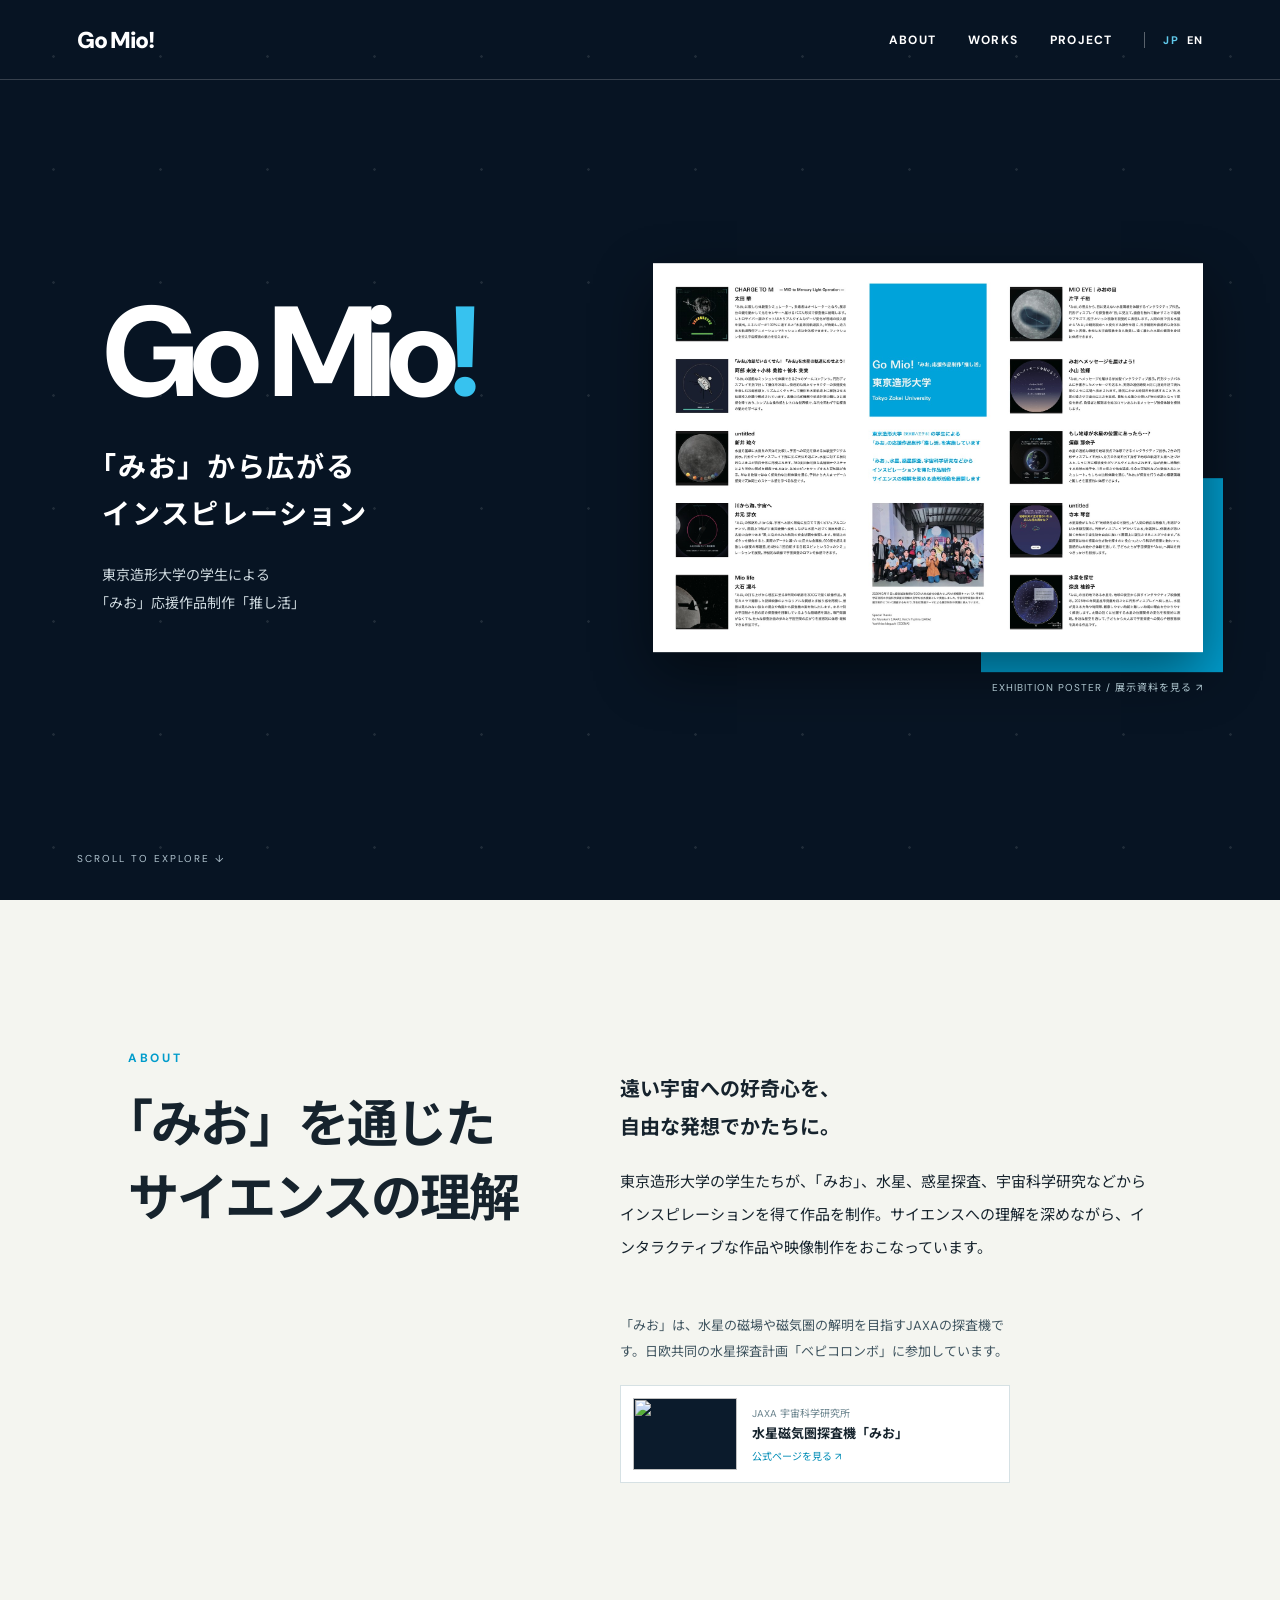
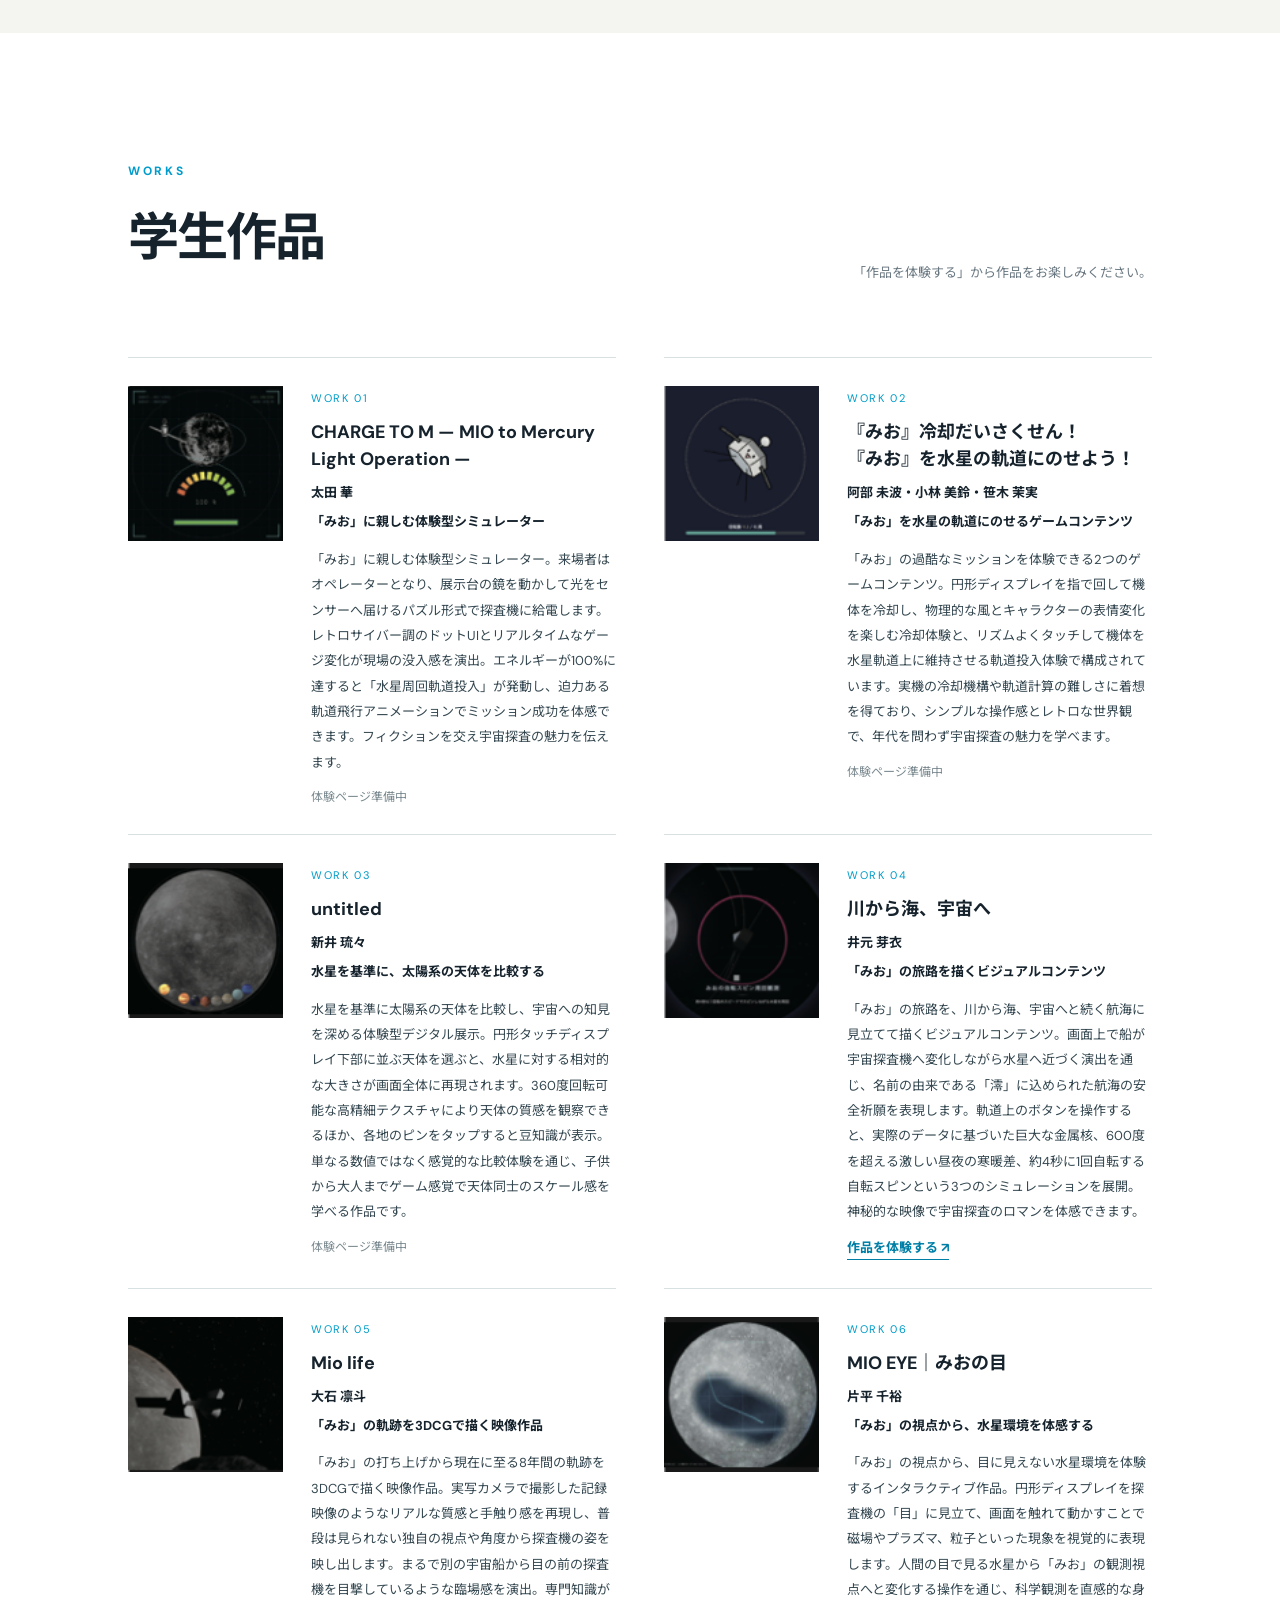
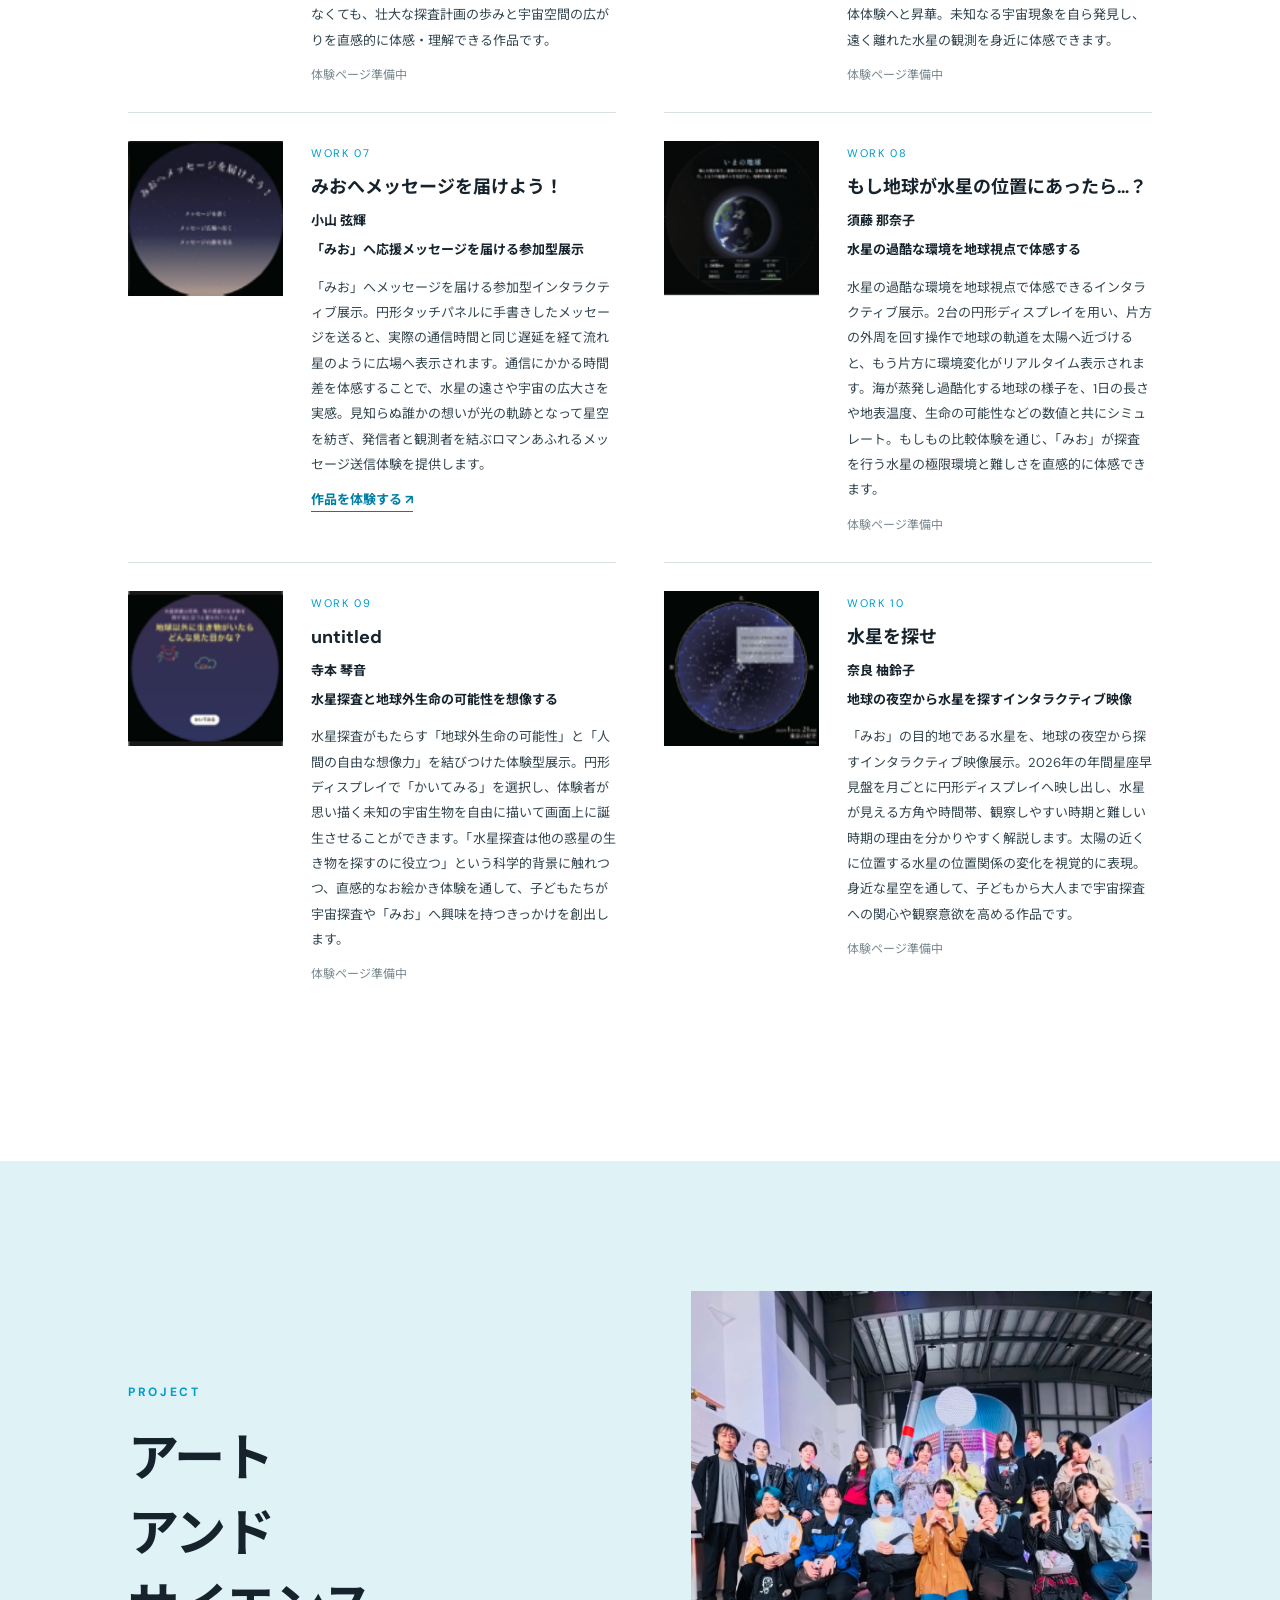
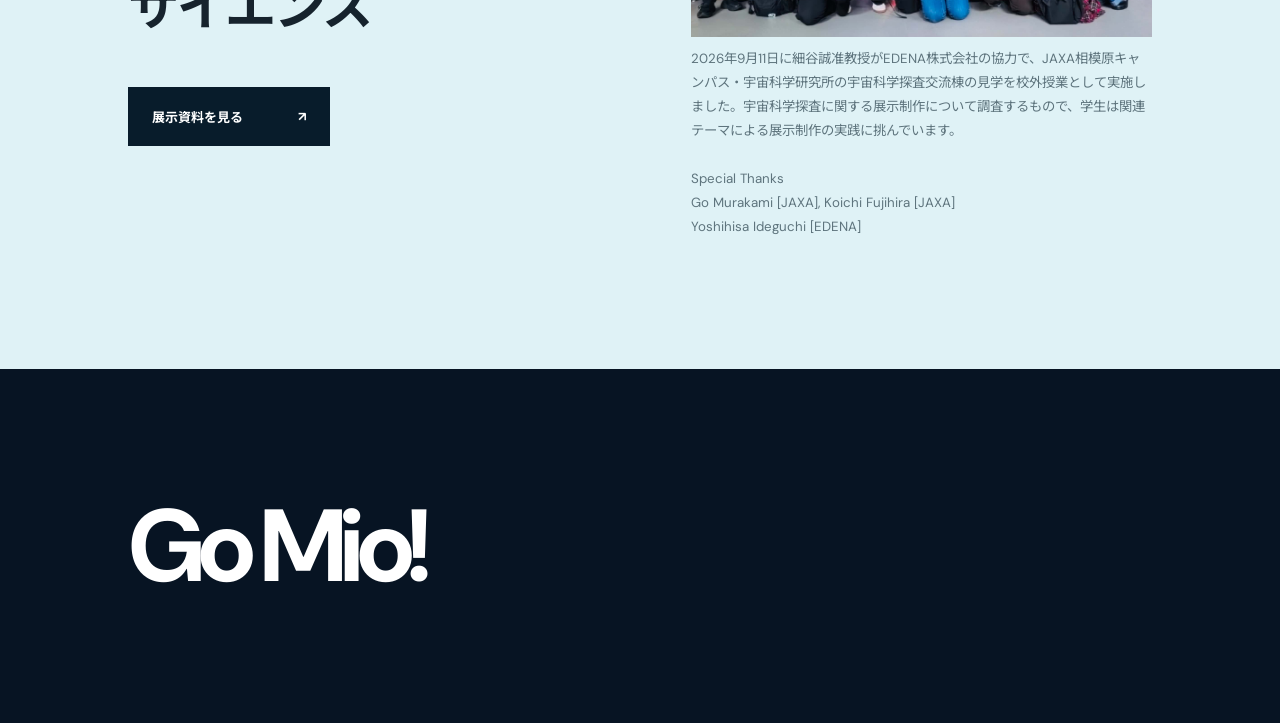
==== commit 8cd13d91: "Update exhibition headings and introduction" ====
--- a/index.html
+++ b/index.html
@@ -1,4 +1,4 @@
-<!doctype html><html lang="ja"><head><meta charset="utf-8"><meta name="viewport" content="width=device-width,initial-scale=1"><meta name="description" content="東京造形大学の学生による、水星探査機みおを応援する作品展。"><title>Go Mio!ー「みお」応援作品制作「推し活」</title><style>
+<!doctype html><html lang="ja"><head><meta charset="utf-8"><meta name="viewport" content="width=device-width,initial-scale=1"><meta name="description" content="東京造形大学の学生による「みお」応援作品制作「推し活」"><title>Go Mio!ー「みお」応援作品制作「推し活」</title><meta property="og:type" content="website"><meta property="og:title" content="Go Mio!ー「みお」応援作品制作「推し活」"><meta property="og:description" content="東京造形大学の学生による「みお」応援作品制作「推し活」"><meta property="og:image" content="https://go-mio.github.io/team-original.jpeg"><meta property="og:image:alt" content="JAXA相模原キャンパスでの校外授業に参加した学生たちの集合写真"><meta property="og:locale" content="ja_JP"><meta name="twitter:card" content="summary_large_image"><meta name="twitter:title" content="Go Mio!ー「みお」応援作品制作「推し活」"><meta name="twitter:description" content="東京造形大学の学生による「みお」応援作品制作「推し活」"><meta name="twitter:image" content="https://go-mio.github.io/team-original.jpeg"><style>
 @import url('https://fonts.googleapis.com/css2?family=DM+Sans:wght@400;500;700&family=Noto+Sans+JP:wght@400;500;700;900&display=swap');
 :root{--navy:#071423;--blue:#00a9e0;--cream:#f4f5f0;--ink:#16232d}*{box-sizing:border-box}html{scroll-behavior:smooth}body{margin:0;background:var(--cream);color:var(--ink);font-family:'DM Sans','Noto Sans JP',sans-serif}a{color:inherit}header{height:80px;position:absolute;z-index:2;top:0;left:0;right:0;color:white;display:flex;align-items:center;justify-content:space-between;padding:0 6%;border-bottom:1px solid #ffffff30}header .logo{font-size:23px;font-weight:900;letter-spacing:-.05em;text-decoration:none}nav{display:flex;gap:32px;font-size:12px;font-weight:700;letter-spacing:.1em}nav a{text-decoration:none}.hero{min-height:780px;height:100svh;max-height:1050px;background:radial-gradient(circle at 75% 54%,#213c50 0,#0d1d2b 28%,#06121f 65%);color:#fff;position:relative;overflow:hidden;display:flex;align-items:center}.hero:before{content:'';position:absolute;inset:0;background-image:radial-gradient(#fff9 1px,transparent 1.5px);background-size:107px 113px;opacity:.35}.planet{position:absolute;width:min(52vw,650px);height:min(52vw,650px);border-radius:50%;right:-4%;top:18%;background:radial-gradient(circle at 36% 32%,#aab3b3 0%,#66757b 26%,#34444c 48%,#101c27 68%,#071423 74%);box-shadow:inset -50px -30px 90px #020a12,0 0 100px #6b9ca822;opacity:.8}.orbit{position:absolute;width:760px;height:760px;border:1px solid #ffffff35;border-radius:50%;right:-100px;top:5%;transform:rotate(-25deg) scaleY(.65)}.hero-inner{position:relative;z-index:1;margin-left:10%;max-width:760px}.eyebrow,.section-label{font-size:12px;letter-spacing:.22em;font-weight:700;text-transform:uppercase}.eyebrow{color:#76d9f6}.hero h1{font-size:clamp(82px,12vw,180px);line-height:.92;letter-spacing:-.075em;margin:25px 0 32px}.hero h1 span{color:#37c2ef}.hero h2{font-size:clamp(19px,2.2vw,29px);letter-spacing:.06em;line-height:1.7;margin:0 0 22px}.hero p{font-size:14px;line-height:2;color:#cfdae0}.hero-bottom{position:absolute;bottom:35px;left:6%;right:6%;display:flex;justify-content:space-between;font-size:10px;letter-spacing:.2em;color:#b2c5d0}.intro{display:grid;grid-template-columns:1fr 1.3fr;gap:8%;padding:150px 10%;background:#f4f5f0}.section-label{color:#009ccb}.intro h2,.works-head h2,.about h2{font-size:clamp(32px,4vw,52px);line-height:1.45;letter-spacing:-.04em;margin:22px 0}.intro p,.about p{line-height:2.2;font-size:15px}.intro .lead{font-size:20px;font-weight:700;line-height:1.9}.works{padding:130px 10% 150px;background:#fff}.works-head{display:flex;align-items:end;justify-content:space-between;margin-bottom:60px}.works-head p{font-size:13px;line-height:1.8;color:#697780}.grid{display:grid;grid-template-columns:repeat(2,1fr);gap:0 48px}.work{display:grid;grid-template-columns:155px 1fr;gap:28px;padding:28px 0;border-top:1px solid #d8e0e1;min-height:215px}.work img{width:155px;aspect-ratio:1;object-fit:cover;background:#101b29}.work .work-description{margin-top:13px;color:#344750;font-size:13px;line-height:1.95}.work-link{display:inline-block;margin-top:12px;color:#007fa6;font-size:13px;font-weight:700;text-decoration:none;border-bottom:1px solid currentColor;padding-bottom:3px}.work-link:hover{color:#004f69}.work-status{display:inline-block;margin-top:12px;color:#7a898f;font-size:12px}.number{font-size:11px;color:#009cc8;letter-spacing:.15em}.work h3{font-size:18px;line-height:1.5;margin:12px 0 8px}.work p{font-size:13px;line-height:1.8;margin:0;color:#596a73}.about{background:#dff2f6;padding:130px 10%;display:grid;grid-template-columns:1fr 1fr;gap:10%;align-items:center}.about img{width:100%;display:block}.about small{display:block;margin-top:10px;color:#5e747d;line-height:1.8}.button{display:inline-flex;margin-top:20px;align-items:center;gap:55px;background:#081c2b;color:white;text-decoration:none;padding:20px 24px;font-size:13px;font-weight:700}.button:hover{background:#008fbf}.closing{padding:110px 10%;background:#071423;color:white;display:flex;justify-content:space-between;align-items:end}.closing strong{font-size:clamp(55px,8vw,110px);letter-spacing:-.07em}.closing p{font-size:13px;color:#9bb1be;line-height:2}footer{padding:28px 10%;background:#071423;color:#8299a6;border-top:1px solid #ffffff22;font-size:10px;letter-spacing:.1em;display:flex;justify-content:space-between}@media(max-width:700px){header{height:68px}nav{gap:15px;font-size:10px}.hero{min-height:650px;height:90svh}.hero-inner{margin:0 7%;padding-top:55px}.hero h1{font-size:82px}.planet{width:440px;height:440px;right:-240px;top:20%;opacity:.6}.orbit{right:-420px}.hero-bottom span:last-child{display:none}.intro,.about{grid-template-columns:1fr;gap:25px;padding:90px 7%}.works{padding:90px 7%}.works-head{display:block}.grid{grid-template-columns:1fr}.work{grid-template-columns:110px 1fr;gap:20px;min-height:160px}.work img{width:110px}.work h3{font-size:16px}.closing{padding:80px 7%;display:block}.closing p{margin-top:25px}footer{padding:24px 7%;gap:15px;flex-wrap:wrap}}
 
@@ -15,6 +15,6 @@
 .hero-inner h2{text-indent:-0.5em}.hero-caption-line{display:inline-block;margin-left:-0.5em}
 .language-switch{display:flex;align-items:center;gap:8px;padding-left:18px;border-left:1px solid #ffffff55;font-size:11px}.language-switch [aria-current="page"]{color:#60c9eb}.language-switch a{color:#fff;text-decoration:none}@media(max-width:700px){nav{gap:12px}.language-switch{padding-left:10px;gap:6px;font-size:10px}}
 @media(max-width:400px){header{padding-left:4%;padding-right:4%}header .logo{font-size:19px;white-space:nowrap}nav{gap:8px}.language-switch{padding-left:8px;gap:5px}}
-</style></head><body><header><a class="logo" href="#top">Go Mio!</a><nav><a href="#about">ABOUT</a><a href="#works">WORKS</a><a href="#project">PROJECT</a><span class="language-switch" aria-label="言語 / Language"><span aria-current="page">JP</span><a href="en.html" lang="en" hreflang="en">EN</a></span></nav></header><main><section class="hero" id="top"><div class="hero-inner"><h1>Go Mio<span>!</span></h1><h2>「みお」から広がる、<br>それぞれの宇宙。</h2><p>東京造形大学の学生による<br><span class="hero-caption-line">「みお」応援作品制作「推し活」</span></p></div><div class="hero-art poster-art"><span class="hero-art-accent"></span><a href="source.pdf" target="_blank" rel="noopener" aria-label="展示資料のPDFを開く"><img src="exhibition-poster.jpg" alt="Go Mio! 東京造形大学の学生作品を紹介する展示資料全体"></a><span class="hero-art-caption">EXHIBITION POSTER / 展示資料を見る ↗</span></div><div class="hero-bottom"><span>SCROLL TO EXPLORE ↓</span></div></section><section class="intro" id="about"><div><div class="section-label">ABOUT</div><h2 class="intro-title">「みお」を想う。<br>宇宙をつくる。</h2></div><div><p class="lead">遠い宇宙への好奇心を、<br>自由な発想でかたちに。</p><p>東京造形大学の学生たちが、「みお」、水星、惑星探査、宇宙科学研究などからインスピレーションを得て作品を制作。サイエンスへの理解を深めながら、映像やインタラクティブな体験を通じて、それぞれの視点から宇宙の魅力を表現しました。</p><div class="mio-context"><p class="mio-explanation">「みお」は、水星の磁場や磁気圏の解明を目指すJAXAの探査機です。日欧共同の水星探査計画「ベピコロンボ」に参加しています。</p><a class="mio-link" href="https://www.isas.jaxa.jp/missions/spacecraft/current/mmo.html" target="_blank" rel="noopener noreferrer"><img src="https://www.isas.jaxa.jp/missions/files/mmo_main.jpg" alt="" loading="lazy"><span><small>JAXA 宇宙科学研究所</small><strong>水星磁気圏探査機「みお」</strong><span>公式ページを見る ↗</span></span></a></div></div></section><section class="works" id="works"><div class="works-head"><div><div class="section-label">WORKS</div><h2>10の視点、<br>10の宇宙。</h2></div><p>学生たちの発想から生まれた作品をご紹介します。<br>「作品を体験する」から作品をお楽しみください。</p></div><div class="grid" id="grid"></div></section><section class="about" id="project"><div><div class="section-label">PROJECT</div><h2>つくることから、<br>宇宙をもっと身近に。</h2><p>作品は、学生一人ひとりが「みお」や水星を自分なりに捉え、表現したものです。</p><a class="button" href="source.pdf" target="_blank" rel="noopener">展示資料を見る <span>↗</span></a></div><div><img src="team-original.jpeg" alt="JAXA相模原キャンパスでの校外授業に参加した学生たちの集合写真"><small>2026年9月11日に細谷誠准教授がEDENA株式会社の協力で、JAXA相模原キャンパス・宇宙科学研究所の宇宙科学探査交流棟の見学を校外授業として実施しました。宇宙科学探査に関する展示制作について調査するもので、学生は関連テーマによる展示制作の実践に挑んでいます。<br><br>Special Thanks<br>Go Murakami [JAXA], Koichi Fujihira [JAXA]<br>Yoshihisa Ideguchi [EDENA]</small></div></section><section class="closing"><div><div class="eyebrow">Keep looking up.</div><strong>Go Mio!</strong></div><p>小さな好奇心から、<br>宇宙への旅がはじまる。</p></section></main><script>
+</style></head><body><header><a class="logo" href="#top">Go Mio!</a><nav><a href="#about">ABOUT</a><a href="#works">WORKS</a><a href="#project">PROJECT</a><span class="language-switch" aria-label="言語 / Language"><span aria-current="page">JP</span><a href="en.html" lang="en" hreflang="en">EN</a></span></nav></header><main><section class="hero" id="top"><div class="hero-inner"><h1>Go Mio<span>!</span></h1><h2>「みお」から広がる<br>インスピレーション</h2><p>東京造形大学の学生による<br><span class="hero-caption-line">「みお」応援作品制作「推し活」</span></p></div><div class="hero-art poster-art"><span class="hero-art-accent"></span><a href="source.pdf" target="_blank" rel="noopener" aria-label="展示資料のPDFを開く"><img src="exhibition-poster.jpg" alt="Go Mio! 東京造形大学の学生作品を紹介する展示資料全体"></a><span class="hero-art-caption">EXHIBITION POSTER / 展示資料を見る ↗</span></div><div class="hero-bottom"><span>SCROLL TO EXPLORE ↓</span></div></section><section class="intro" id="about"><div><div class="section-label">ABOUT</div><h2 class="intro-title">「みお」を通じた<br>サイエンスの理解</h2></div><div><p class="lead">遠い宇宙への好奇心を、<br>自由な発想でかたちに。</p><p>東京造形大学の学生たちが、「みお」、水星、惑星探査、宇宙科学研究などからインスピレーションを得て作品を制作。サイエンスへの理解を深めながら、インタラクティブな作品や映像制作をおこなっています。</p><div class="mio-context"><p class="mio-explanation">「みお」は、水星の磁場や磁気圏の解明を目指すJAXAの探査機です。日欧共同の水星探査計画「ベピコロンボ」に参加しています。</p><a class="mio-link" href="https://www.isas.jaxa.jp/missions/spacecraft/current/mmo.html" target="_blank" rel="noopener noreferrer"><img src="https://www.isas.jaxa.jp/missions/files/mmo_main.jpg" alt="" loading="lazy"><span><small>JAXA 宇宙科学研究所</small><strong>水星磁気圏探査機「みお」</strong><span>公式ページを見る ↗</span></span></a></div></div></section><section class="works" id="works"><div class="works-head"><div><div class="section-label">WORKS</div><h2>学生作品</h2></div><p>「作品を体験する」から作品をお楽しみください。</p></div><div class="grid" id="grid"></div></section><section class="about" id="project"><div><div class="section-label">PROJECT</div><h2>アート<br>アンド<br>サイエンス</h2><a class="button" href="source.pdf" target="_blank" rel="noopener">展示資料を見る <span>↗</span></a></div><div><img src="team-original.jpeg" alt="JAXA相模原キャンパスでの校外授業に参加した学生たちの集合写真"><small>2026年9月11日に細谷誠准教授がEDENA株式会社の協力で、JAXA相模原キャンパス・宇宙科学研究所の宇宙科学探査交流棟の見学を校外授業として実施しました。宇宙科学探査に関する展示制作について調査するもので、学生は関連テーマによる展示制作の実践に挑んでいます。<br><br>Special Thanks<br>Go Murakami [JAXA], Koichi Fujihira [JAXA]<br>Yoshihisa Ideguchi [EDENA]</small></div></section><section class="closing"><div><strong>Go Mio!</strong></div></section></main><script>
 const works=[["l1.png","CHARGE TO M — MIO to Mercury Light Operation —","太田 華","「みお」に親しむ体験型シミュレーター"],["l2.png","『みお』冷却だいさくせん！ ／ 『みお』を水星の軌道にのせよう！","阿部 未波・小林 美鈴・笹木 茉実","「みお」を水星の軌道にのせるゲームコンテンツ"],["l3.png","untitled","新井 琉々","水星を基準に、太陽系の天体を比較する"],["l4.png","川から海、宇宙へ","井元 芽衣","「みお」の旅路を描くビジュアルコンテンツ"],["l5.png","Mio life","大石 凛斗","「みお」の軌跡を3DCGで描く映像作品"],["r1.png","MIO EYE｜みおの目","片平 千裕","「みお」の視点から、水星環境を体感する"],["r2.png","みおへメッセージを届けよう！","小山 弦輝","「みお」へ応援メッセージを届ける参加型展示"],["r3.png","もし地球が水星の位置にあったら…？","須藤 那奈子","水星の過酷な環境を地球視点で体感する"],["r4.png","untitled","寺本 琴音","水星探査と地球外生命の可能性を想像する"],["r5.png","水星を探せ","奈良 柚鈴子","地球の夜空から水星を探すインタラクティブ映像"]];const descriptions=["「みお」に親しむ体験型シミュレーター。来場者はオペレーターとなり、展示台の鏡を動かして光をセンサーへ届けるパズル形式で探査機に給電します。レトロサイバー調のドットUIとリアルタイムなゲージ変化が現場の没入感を演出。エネルギーが100%に達すると「水星周回軌道投入」が発動し、迫力ある軌道飛行アニメーションでミッション成功を体感できます。フィクションを交え宇宙探査の魅力を伝えます。","「みお」の過酷なミッションを体験できる2つのゲームコンテンツ。円形ディスプレイを指で回して機体を冷却し、物理的な風とキャラクターの表情変化を楽しむ冷却体験と、リズムよくタッチして機体を水星軌道上に維持させる軌道投入体験で構成されています。実機の冷却機構や軌道計算の難しさに着想を得ており、シンプルな操作感とレトロな世界観で、年代を問わず宇宙探査の魅力を学べます。","水星を基準に太陽系の天体を比較し、宇宙への知見を深める体験型デジタル展示。円形タッチディスプレイ下部に並ぶ天体を選ぶと、水星に対する相対的な大きさが画面全体に再現されます。360度回転可能な高精細テクスチャにより天体の質感を観察できるほか、各地のピンをタップすると豆知識が表示。単なる数値ではなく感覚的な比較体験を通じ、子供から大人までゲーム感覚で天体同士のスケール感を学べる作品です。","「みお」の旅路を、川から海、宇宙へと続く航海に見立てて描くビジュアルコンテンツ。画面上で船が宇宙探査機へ変化しながら水星へ近づく演出を通じ、名前の由来である「澪」に込められた航海の安全祈願を表現します。軌道上のボタンを操作すると、実際のデータに基づいた巨大な金属核、600度を超える激しい昼夜の寒暖差、約4秒に1回自転する自転スピンという3つのシミュレーションを展開。神秘的な映像で宇宙探査のロマンを体感できます。","「みお」の打ち上げから現在に至る8年間の軌跡を3DCGで描く映像作品。実写カメラで撮影した記録映像のようなリアルな質感と手触り感を再現し、普段は見られない独自の視点や角度から探査機の姿を映し出します。まるで別の宇宙船から目の前の探査機を目撃しているような臨場感を演出。専門知識がなくても、壮大な探査計画の歩みと宇宙空間の広がりを直感的に体感・理解できる作品です。","「みお」の視点から、目に見えない水星環境を体験するインタラクティブ作品。円形ディスプレイを探査機の「目」に見立て、画面を触れて動かすことで磁場やプラズマ、粒子といった現象を視覚的に表現します。人間の目で見る水星から「みお」の観測視点へと変化する操作を通じ、科学観測を直感的な身体体験へと昇華。未知なる宇宙現象を自ら発見し、遠く離れた水星の観測を身近に体感できます。","「みお」へメッセージを届ける参加型インタラクティブ展示。円形タッチパネルに手書きしたメッセージを送ると、実際の通信時間と同じ遅延を経て流れ星のように広場へ表示されます。通信にかかる時間差を体感することで、水星の遠さや宇宙の広大さを実感。見知らぬ誰かの想いが光の軌跡となって星空を紡ぎ、発信者と観測者を結ぶロマンあふれるメッセージ送信体験を提供します。","水星の過酷な環境を地球視点で体感できるインタラクティブ展示。2台の円形ディスプレイを用い、片方の外周を回す操作で地球の軌道を太陽へ近づけると、もう片方に環境変化がリアルタイム表示されます。海が蒸発し過酷化する地球の様子を、1日の長さや地表温度、生命の可能性などの数値と共にシミュレート。もしもの比較体験を通じ、「みお」が探査を行う水星の極限環境と難しさを直感的に体感できます。","水星探査がもたらす「地球外生命の可能性」と「人間の自由な想像力」を結びつけた体験型展示。円形ディスプレイで「かいてみる」を選択し、体験者が思い描く未知の宇宙生物を自由に描いて画面上に誕生させることができます。「水星探査は他の惑星の生き物を探すのに役立つ」という科学的背景に触れつつ、直感的なお絵かき体験を通して、子どもたちが宇宙探査や「みお」へ興味を持つきっかけを創出します。","「みお」の目的地である水星を、地球の夜空から探すインタラクティブ映像展示。2026年の年間星座早見盤を月ごとに円形ディスプレイへ映し出し、水星が見える方角や時間帯、観察しやすい時期と難しい時期の理由を分かりやすく解説します。太陽の近くに位置する水星の位置関係の変化を視覚的に表現。身近な星空を通して、子どもから大人まで宇宙探査への関心や観察意欲を高める作品です。"];document.querySelector('#grid').innerHTML=works.map((w,i)=>`<article class="work"><img src="${w[0]}" alt="${w[1]}の作品イメージ"><div><span class="number">WORK ${String(i+1).padStart(2,'0')}</span><h3>${w[1].replace(" ／ ", "<br>")}</h3><p class="work-summary">${w[2]}<span class="work-summary-phrase">${w[3]}</span></p><p class="work-description">${descriptions[i]}</p>${i===3 || i===6 ? `<a class="work-link" href="works/${i===3 ? '04' : '07'}/">作品を体験する ↗</a>` : '<span class="work-status">体験ページ準備中</span>'}</div></article>`).join('');
 </script></body></html>
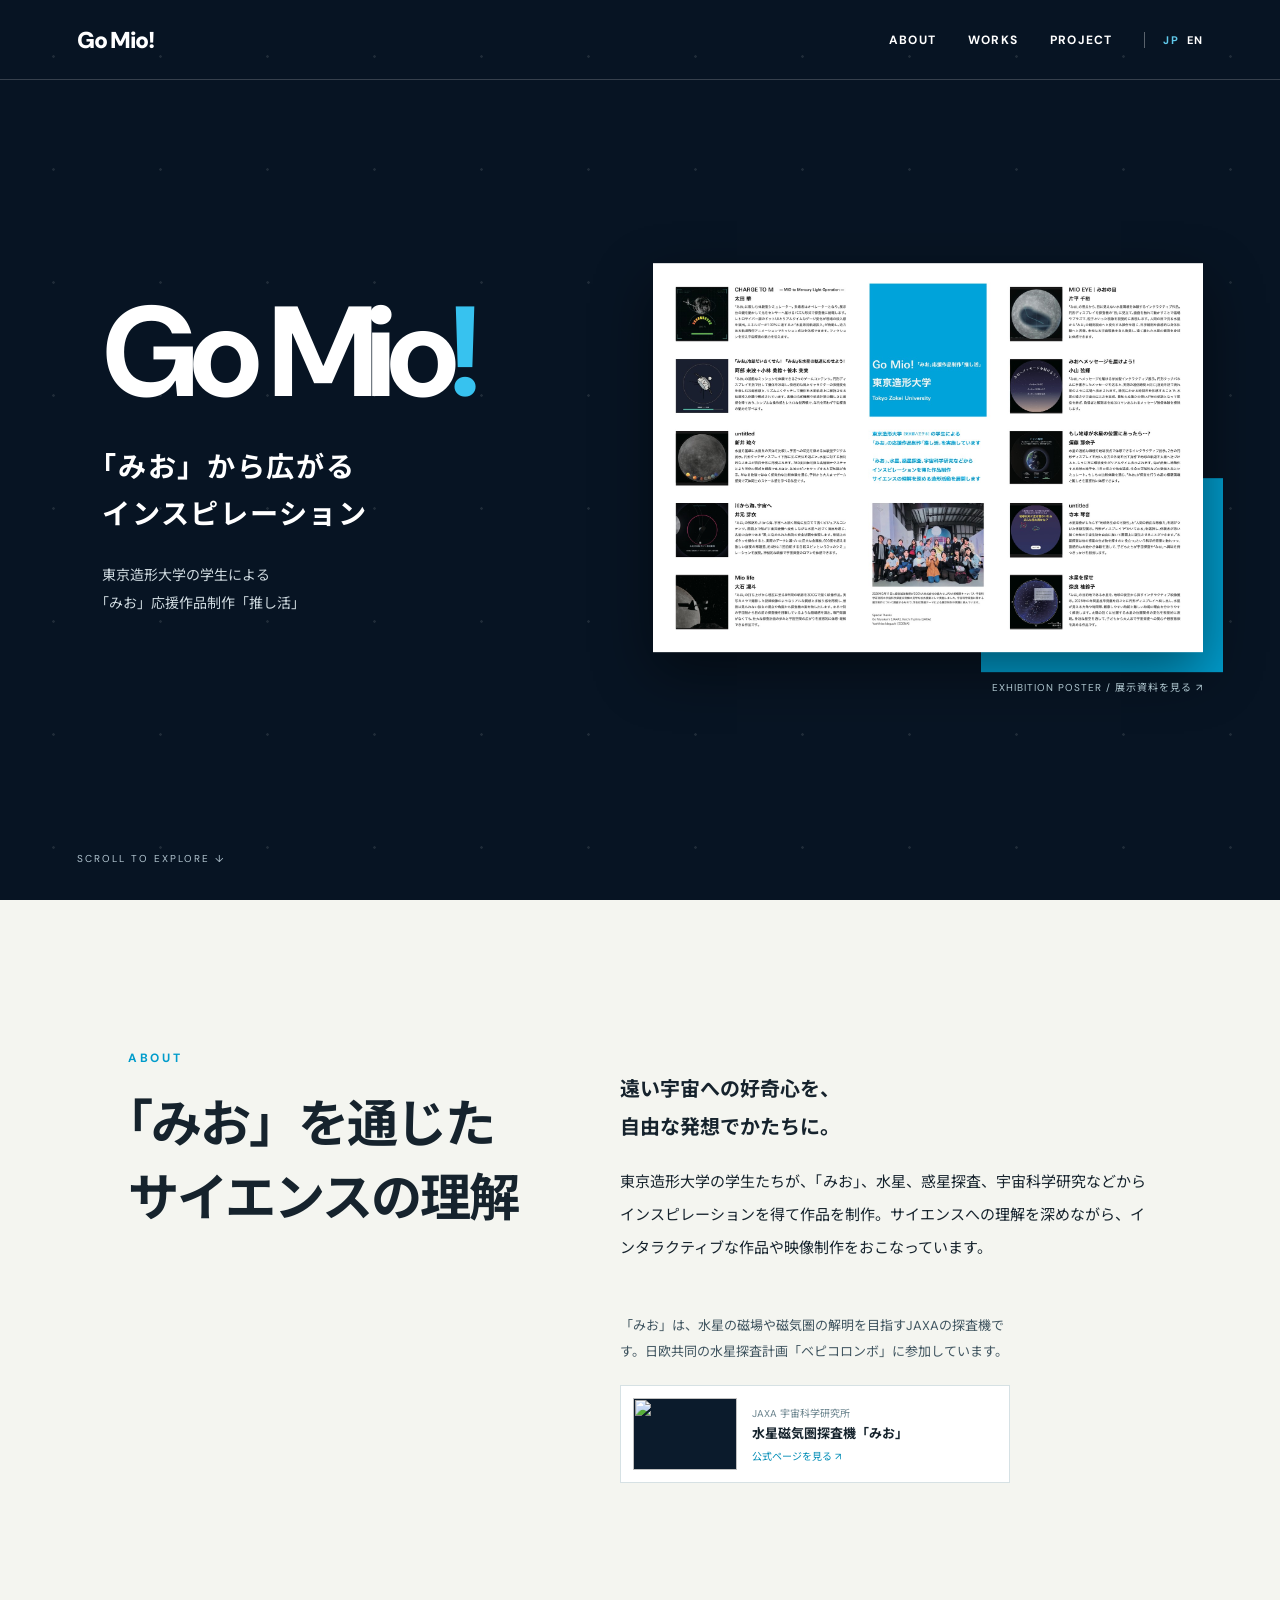
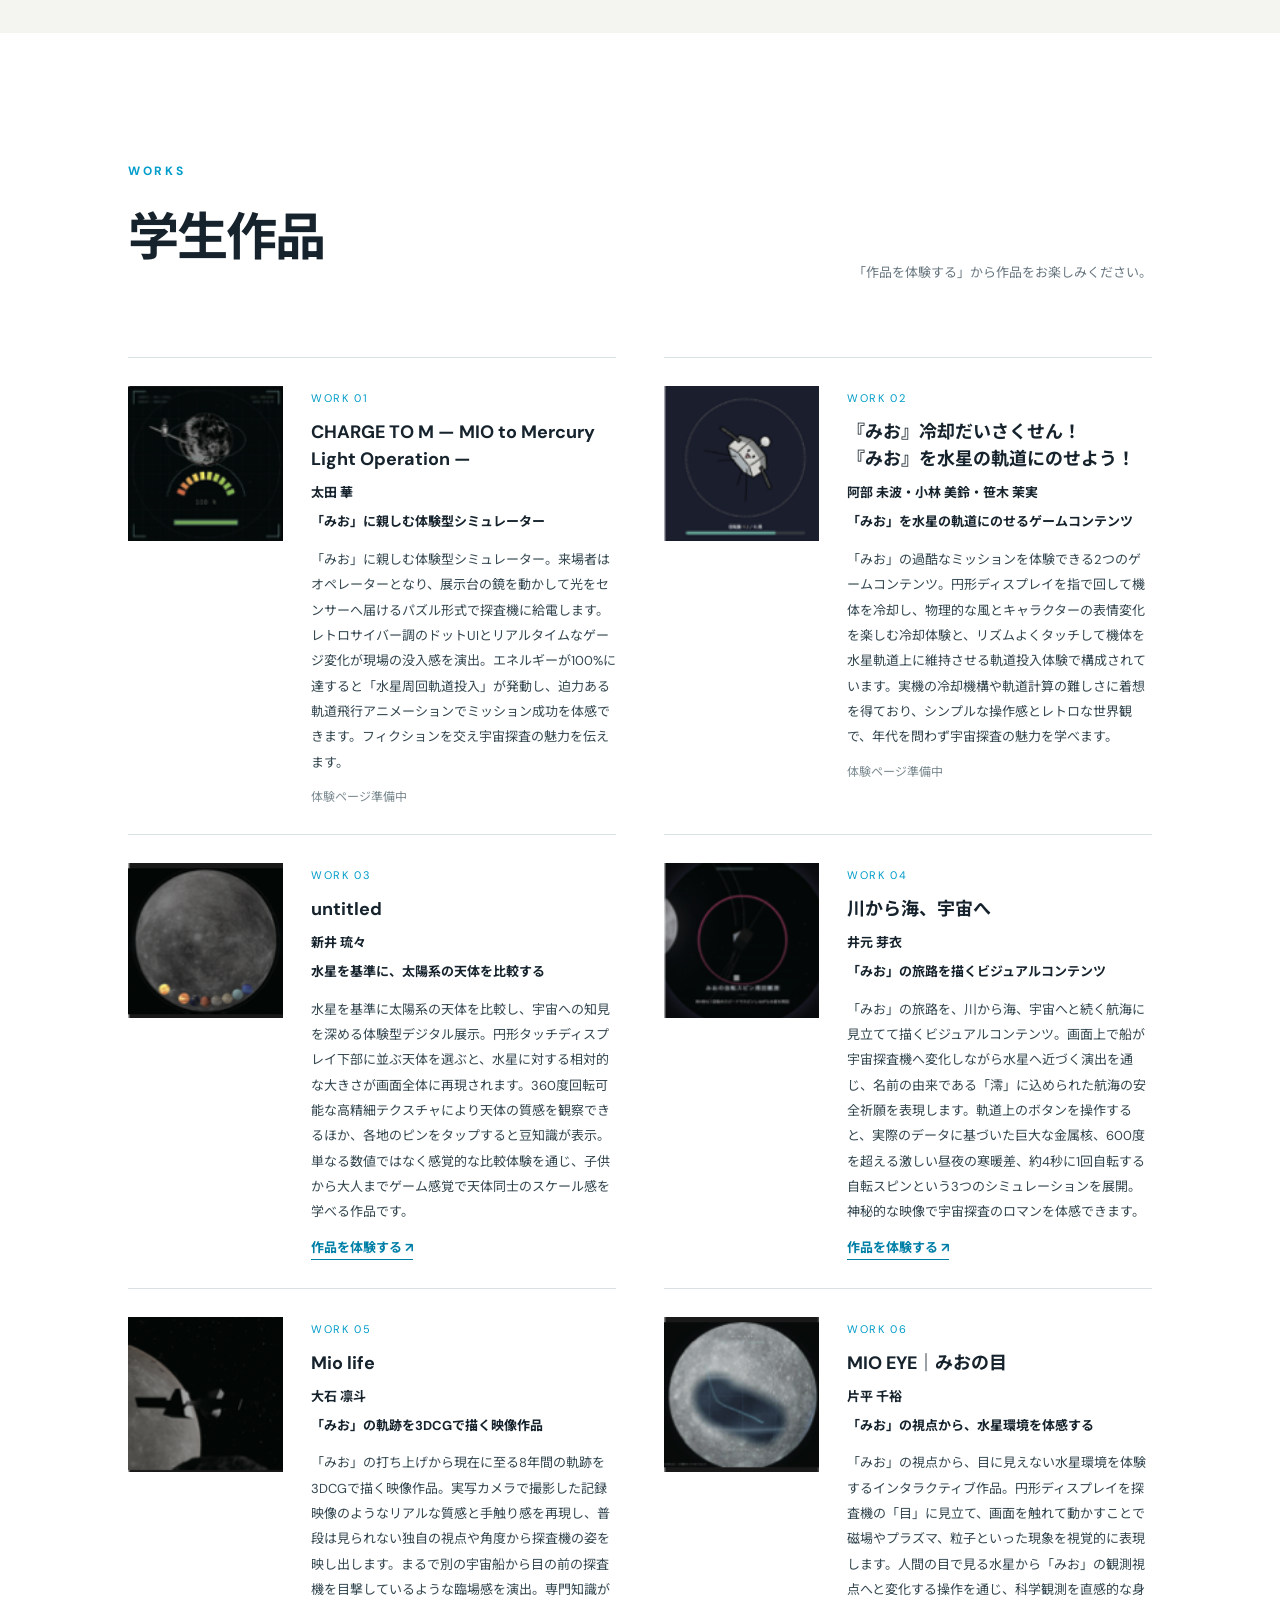
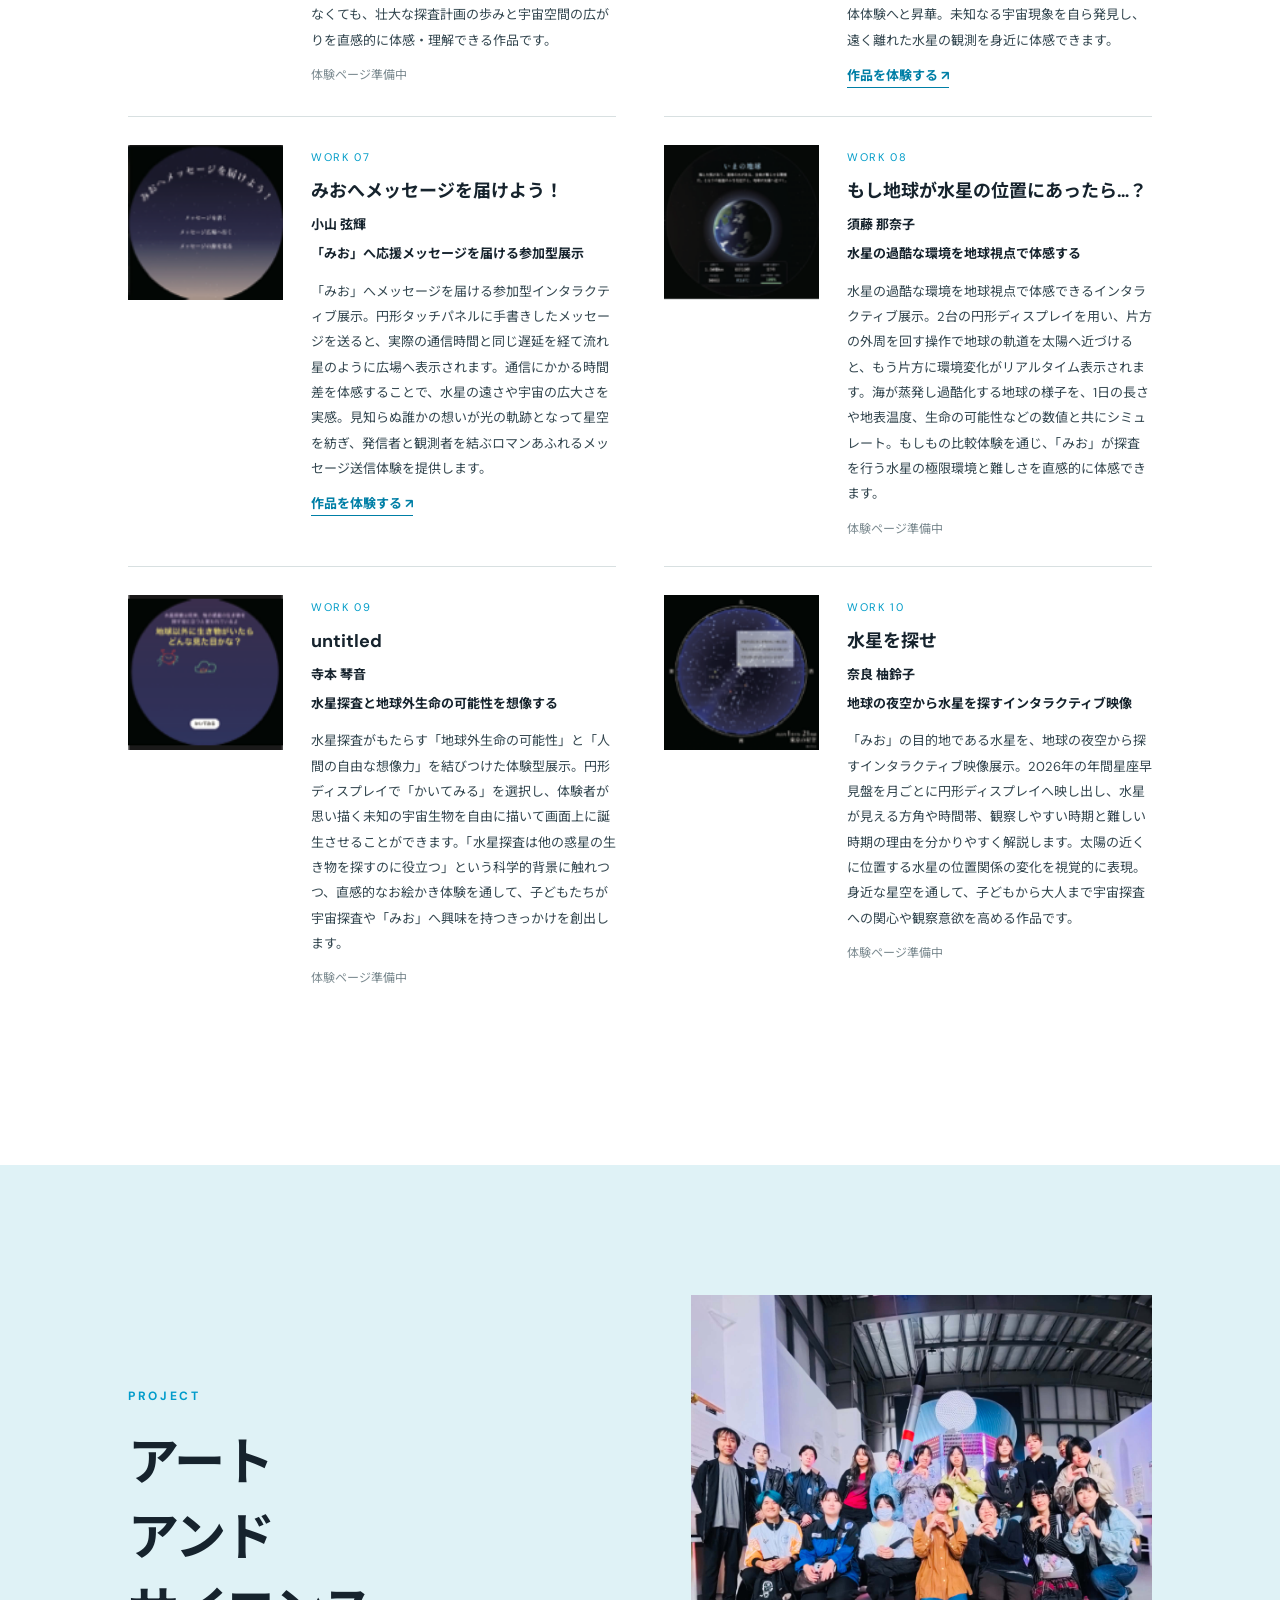
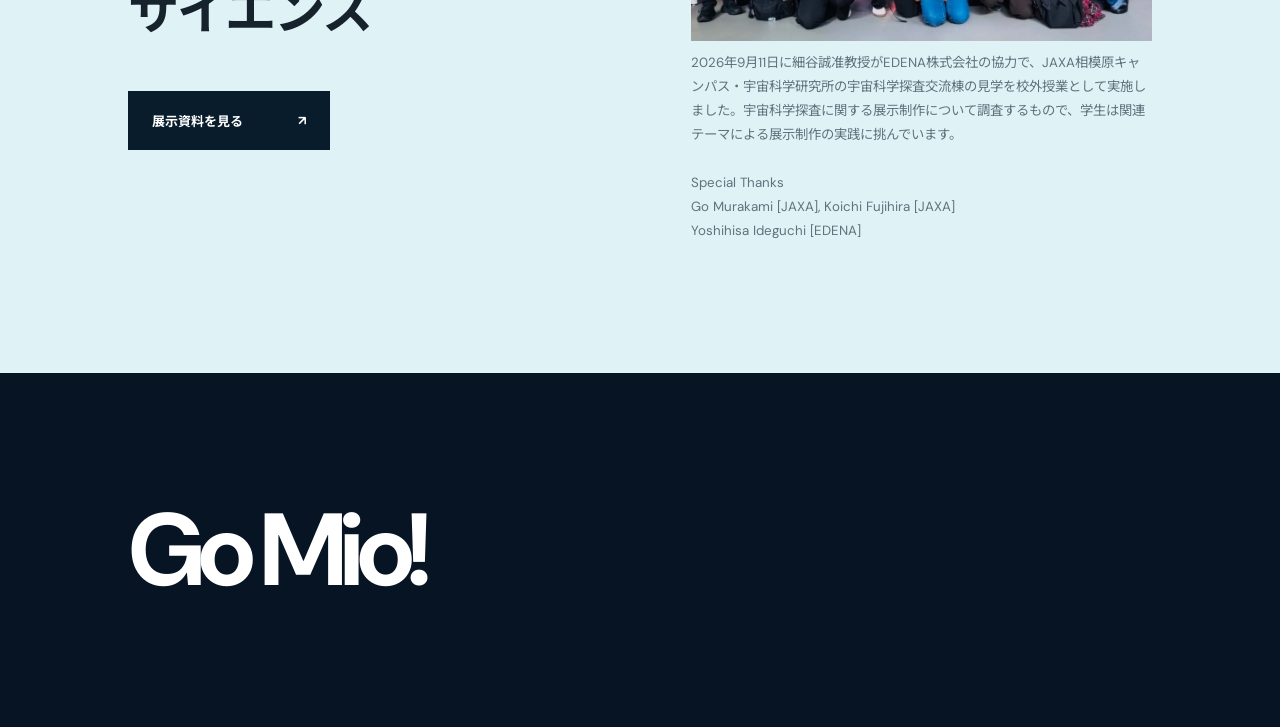
==== commit ad6f82d6: "Add interactive works 03 and 06" ====
--- a/index.html
+++ b/index.html
@@ -16,5 +16,5 @@
 .language-switch{display:flex;align-items:center;gap:8px;padding-left:18px;border-left:1px solid #ffffff55;font-size:11px}.language-switch [aria-current="page"]{color:#60c9eb}.language-switch a{color:#fff;text-decoration:none}@media(max-width:700px){nav{gap:12px}.language-switch{padding-left:10px;gap:6px;font-size:10px}}
 @media(max-width:400px){header{padding-left:4%;padding-right:4%}header .logo{font-size:19px;white-space:nowrap}nav{gap:8px}.language-switch{padding-left:8px;gap:5px}}
 </style></head><body><header><a class="logo" href="#top">Go Mio!</a><nav><a href="#about">ABOUT</a><a href="#works">WORKS</a><a href="#project">PROJECT</a><span class="language-switch" aria-label="言語 / Language"><span aria-current="page">JP</span><a href="en.html" lang="en" hreflang="en">EN</a></span></nav></header><main><section class="hero" id="top"><div class="hero-inner"><h1>Go Mio<span>!</span></h1><h2>「みお」から広がる<br>インスピレーション</h2><p>東京造形大学の学生による<br><span class="hero-caption-line">「みお」応援作品制作「推し活」</span></p></div><div class="hero-art poster-art"><span class="hero-art-accent"></span><a href="source.pdf" target="_blank" rel="noopener" aria-label="展示資料のPDFを開く"><img src="exhibition-poster.jpg" alt="Go Mio! 東京造形大学の学生作品を紹介する展示資料全体"></a><span class="hero-art-caption">EXHIBITION POSTER / 展示資料を見る ↗</span></div><div class="hero-bottom"><span>SCROLL TO EXPLORE ↓</span></div></section><section class="intro" id="about"><div><div class="section-label">ABOUT</div><h2 class="intro-title">「みお」を通じた<br>サイエンスの理解</h2></div><div><p class="lead">遠い宇宙への好奇心を、<br>自由な発想でかたちに。</p><p>東京造形大学の学生たちが、「みお」、水星、惑星探査、宇宙科学研究などからインスピレーションを得て作品を制作。サイエンスへの理解を深めながら、インタラクティブな作品や映像制作をおこなっています。</p><div class="mio-context"><p class="mio-explanation">「みお」は、水星の磁場や磁気圏の解明を目指すJAXAの探査機です。日欧共同の水星探査計画「ベピコロンボ」に参加しています。</p><a class="mio-link" href="https://www.isas.jaxa.jp/missions/spacecraft/current/mmo.html" target="_blank" rel="noopener noreferrer"><img src="https://www.isas.jaxa.jp/missions/files/mmo_main.jpg" alt="" loading="lazy"><span><small>JAXA 宇宙科学研究所</small><strong>水星磁気圏探査機「みお」</strong><span>公式ページを見る ↗</span></span></a></div></div></section><section class="works" id="works"><div class="works-head"><div><div class="section-label">WORKS</div><h2>学生作品</h2></div><p>「作品を体験する」から作品をお楽しみください。</p></div><div class="grid" id="grid"></div></section><section class="about" id="project"><div><div class="section-label">PROJECT</div><h2>アート<br>アンド<br>サイエンス</h2><a class="button" href="source.pdf" target="_blank" rel="noopener">展示資料を見る <span>↗</span></a></div><div><img src="team-original.jpeg" alt="JAXA相模原キャンパスでの校外授業に参加した学生たちの集合写真"><small>2026年9月11日に細谷誠准教授がEDENA株式会社の協力で、JAXA相模原キャンパス・宇宙科学研究所の宇宙科学探査交流棟の見学を校外授業として実施しました。宇宙科学探査に関する展示制作について調査するもので、学生は関連テーマによる展示制作の実践に挑んでいます。<br><br>Special Thanks<br>Go Murakami [JAXA], Koichi Fujihira [JAXA]<br>Yoshihisa Ideguchi [EDENA]</small></div></section><section class="closing"><div><strong>Go Mio!</strong></div></section></main><script>
-const works=[["l1.png","CHARGE TO M — MIO to Mercury Light Operation —","太田 華","「みお」に親しむ体験型シミュレーター"],["l2.png","『みお』冷却だいさくせん！ ／ 『みお』を水星の軌道にのせよう！","阿部 未波・小林 美鈴・笹木 茉実","「みお」を水星の軌道にのせるゲームコンテンツ"],["l3.png","untitled","新井 琉々","水星を基準に、太陽系の天体を比較する"],["l4.png","川から海、宇宙へ","井元 芽衣","「みお」の旅路を描くビジュアルコンテンツ"],["l5.png","Mio life","大石 凛斗","「みお」の軌跡を3DCGで描く映像作品"],["r1.png","MIO EYE｜みおの目","片平 千裕","「みお」の視点から、水星環境を体感する"],["r2.png","みおへメッセージを届けよう！","小山 弦輝","「みお」へ応援メッセージを届ける参加型展示"],["r3.png","もし地球が水星の位置にあったら…？","須藤 那奈子","水星の過酷な環境を地球視点で体感する"],["r4.png","untitled","寺本 琴音","水星探査と地球外生命の可能性を想像する"],["r5.png","水星を探せ","奈良 柚鈴子","地球の夜空から水星を探すインタラクティブ映像"]];const descriptions=["「みお」に親しむ体験型シミュレーター。来場者はオペレーターとなり、展示台の鏡を動かして光をセンサーへ届けるパズル形式で探査機に給電します。レトロサイバー調のドットUIとリアルタイムなゲージ変化が現場の没入感を演出。エネルギーが100%に達すると「水星周回軌道投入」が発動し、迫力ある軌道飛行アニメーションでミッション成功を体感できます。フィクションを交え宇宙探査の魅力を伝えます。","「みお」の過酷なミッションを体験できる2つのゲームコンテンツ。円形ディスプレイを指で回して機体を冷却し、物理的な風とキャラクターの表情変化を楽しむ冷却体験と、リズムよくタッチして機体を水星軌道上に維持させる軌道投入体験で構成されています。実機の冷却機構や軌道計算の難しさに着想を得ており、シンプルな操作感とレトロな世界観で、年代を問わず宇宙探査の魅力を学べます。","水星を基準に太陽系の天体を比較し、宇宙への知見を深める体験型デジタル展示。円形タッチディスプレイ下部に並ぶ天体を選ぶと、水星に対する相対的な大きさが画面全体に再現されます。360度回転可能な高精細テクスチャにより天体の質感を観察できるほか、各地のピンをタップすると豆知識が表示。単なる数値ではなく感覚的な比較体験を通じ、子供から大人までゲーム感覚で天体同士のスケール感を学べる作品です。","「みお」の旅路を、川から海、宇宙へと続く航海に見立てて描くビジュアルコンテンツ。画面上で船が宇宙探査機へ変化しながら水星へ近づく演出を通じ、名前の由来である「澪」に込められた航海の安全祈願を表現します。軌道上のボタンを操作すると、実際のデータに基づいた巨大な金属核、600度を超える激しい昼夜の寒暖差、約4秒に1回自転する自転スピンという3つのシミュレーションを展開。神秘的な映像で宇宙探査のロマンを体感できます。","「みお」の打ち上げから現在に至る8年間の軌跡を3DCGで描く映像作品。実写カメラで撮影した記録映像のようなリアルな質感と手触り感を再現し、普段は見られない独自の視点や角度から探査機の姿を映し出します。まるで別の宇宙船から目の前の探査機を目撃しているような臨場感を演出。専門知識がなくても、壮大な探査計画の歩みと宇宙空間の広がりを直感的に体感・理解できる作品です。","「みお」の視点から、目に見えない水星環境を体験するインタラクティブ作品。円形ディスプレイを探査機の「目」に見立て、画面を触れて動かすことで磁場やプラズマ、粒子といった現象を視覚的に表現します。人間の目で見る水星から「みお」の観測視点へと変化する操作を通じ、科学観測を直感的な身体体験へと昇華。未知なる宇宙現象を自ら発見し、遠く離れた水星の観測を身近に体感できます。","「みお」へメッセージを届ける参加型インタラクティブ展示。円形タッチパネルに手書きしたメッセージを送ると、実際の通信時間と同じ遅延を経て流れ星のように広場へ表示されます。通信にかかる時間差を体感することで、水星の遠さや宇宙の広大さを実感。見知らぬ誰かの想いが光の軌跡となって星空を紡ぎ、発信者と観測者を結ぶロマンあふれるメッセージ送信体験を提供します。","水星の過酷な環境を地球視点で体感できるインタラクティブ展示。2台の円形ディスプレイを用い、片方の外周を回す操作で地球の軌道を太陽へ近づけると、もう片方に環境変化がリアルタイム表示されます。海が蒸発し過酷化する地球の様子を、1日の長さや地表温度、生命の可能性などの数値と共にシミュレート。もしもの比較体験を通じ、「みお」が探査を行う水星の極限環境と難しさを直感的に体感できます。","水星探査がもたらす「地球外生命の可能性」と「人間の自由な想像力」を結びつけた体験型展示。円形ディスプレイで「かいてみる」を選択し、体験者が思い描く未知の宇宙生物を自由に描いて画面上に誕生させることができます。「水星探査は他の惑星の生き物を探すのに役立つ」という科学的背景に触れつつ、直感的なお絵かき体験を通して、子どもたちが宇宙探査や「みお」へ興味を持つきっかけを創出します。","「みお」の目的地である水星を、地球の夜空から探すインタラクティブ映像展示。2026年の年間星座早見盤を月ごとに円形ディスプレイへ映し出し、水星が見える方角や時間帯、観察しやすい時期と難しい時期の理由を分かりやすく解説します。太陽の近くに位置する水星の位置関係の変化を視覚的に表現。身近な星空を通して、子どもから大人まで宇宙探査への関心や観察意欲を高める作品です。"];document.querySelector('#grid').innerHTML=works.map((w,i)=>`<article class="work"><img src="${w[0]}" alt="${w[1]}の作品イメージ"><div><span class="number">WORK ${String(i+1).padStart(2,'0')}</span><h3>${w[1].replace(" ／ ", "<br>")}</h3><p class="work-summary">${w[2]}<span class="work-summary-phrase">${w[3]}</span></p><p class="work-description">${descriptions[i]}</p>${i===3 || i===6 ? `<a class="work-link" href="works/${i===3 ? '04' : '07'}/">作品を体験する ↗</a>` : '<span class="work-status">体験ページ準備中</span>'}</div></article>`).join('');
+const works=[["l1.png","CHARGE TO M — MIO to Mercury Light Operation —","太田 華","「みお」に親しむ体験型シミュレーター"],["l2.png","『みお』冷却だいさくせん！ ／ 『みお』を水星の軌道にのせよう！","阿部 未波・小林 美鈴・笹木 茉実","「みお」を水星の軌道にのせるゲームコンテンツ"],["l3.png","untitled","新井 琉々","水星を基準に、太陽系の天体を比較する"],["l4.png","川から海、宇宙へ","井元 芽衣","「みお」の旅路を描くビジュアルコンテンツ"],["l5.png","Mio life","大石 凛斗","「みお」の軌跡を3DCGで描く映像作品"],["r1.png","MIO EYE｜みおの目","片平 千裕","「みお」の視点から、水星環境を体感する"],["r2.png","みおへメッセージを届けよう！","小山 弦輝","「みお」へ応援メッセージを届ける参加型展示"],["r3.png","もし地球が水星の位置にあったら…？","須藤 那奈子","水星の過酷な環境を地球視点で体感する"],["r4.png","untitled","寺本 琴音","水星探査と地球外生命の可能性を想像する"],["r5.png","水星を探せ","奈良 柚鈴子","地球の夜空から水星を探すインタラクティブ映像"]];const descriptions=["「みお」に親しむ体験型シミュレーター。来場者はオペレーターとなり、展示台の鏡を動かして光をセンサーへ届けるパズル形式で探査機に給電します。レトロサイバー調のドットUIとリアルタイムなゲージ変化が現場の没入感を演出。エネルギーが100%に達すると「水星周回軌道投入」が発動し、迫力ある軌道飛行アニメーションでミッション成功を体感できます。フィクションを交え宇宙探査の魅力を伝えます。","「みお」の過酷なミッションを体験できる2つのゲームコンテンツ。円形ディスプレイを指で回して機体を冷却し、物理的な風とキャラクターの表情変化を楽しむ冷却体験と、リズムよくタッチして機体を水星軌道上に維持させる軌道投入体験で構成されています。実機の冷却機構や軌道計算の難しさに着想を得ており、シンプルな操作感とレトロな世界観で、年代を問わず宇宙探査の魅力を学べます。","水星を基準に太陽系の天体を比較し、宇宙への知見を深める体験型デジタル展示。円形タッチディスプレイ下部に並ぶ天体を選ぶと、水星に対する相対的な大きさが画面全体に再現されます。360度回転可能な高精細テクスチャにより天体の質感を観察できるほか、各地のピンをタップすると豆知識が表示。単なる数値ではなく感覚的な比較体験を通じ、子供から大人までゲーム感覚で天体同士のスケール感を学べる作品です。","「みお」の旅路を、川から海、宇宙へと続く航海に見立てて描くビジュアルコンテンツ。画面上で船が宇宙探査機へ変化しながら水星へ近づく演出を通じ、名前の由来である「澪」に込められた航海の安全祈願を表現します。軌道上のボタンを操作すると、実際のデータに基づいた巨大な金属核、600度を超える激しい昼夜の寒暖差、約4秒に1回自転する自転スピンという3つのシミュレーションを展開。神秘的な映像で宇宙探査のロマンを体感できます。","「みお」の打ち上げから現在に至る8年間の軌跡を3DCGで描く映像作品。実写カメラで撮影した記録映像のようなリアルな質感と手触り感を再現し、普段は見られない独自の視点や角度から探査機の姿を映し出します。まるで別の宇宙船から目の前の探査機を目撃しているような臨場感を演出。専門知識がなくても、壮大な探査計画の歩みと宇宙空間の広がりを直感的に体感・理解できる作品です。","「みお」の視点から、目に見えない水星環境を体験するインタラクティブ作品。円形ディスプレイを探査機の「目」に見立て、画面を触れて動かすことで磁場やプラズマ、粒子といった現象を視覚的に表現します。人間の目で見る水星から「みお」の観測視点へと変化する操作を通じ、科学観測を直感的な身体体験へと昇華。未知なる宇宙現象を自ら発見し、遠く離れた水星の観測を身近に体感できます。","「みお」へメッセージを届ける参加型インタラクティブ展示。円形タッチパネルに手書きしたメッセージを送ると、実際の通信時間と同じ遅延を経て流れ星のように広場へ表示されます。通信にかかる時間差を体感することで、水星の遠さや宇宙の広大さを実感。見知らぬ誰かの想いが光の軌跡となって星空を紡ぎ、発信者と観測者を結ぶロマンあふれるメッセージ送信体験を提供します。","水星の過酷な環境を地球視点で体感できるインタラクティブ展示。2台の円形ディスプレイを用い、片方の外周を回す操作で地球の軌道を太陽へ近づけると、もう片方に環境変化がリアルタイム表示されます。海が蒸発し過酷化する地球の様子を、1日の長さや地表温度、生命の可能性などの数値と共にシミュレート。もしもの比較体験を通じ、「みお」が探査を行う水星の極限環境と難しさを直感的に体感できます。","水星探査がもたらす「地球外生命の可能性」と「人間の自由な想像力」を結びつけた体験型展示。円形ディスプレイで「かいてみる」を選択し、体験者が思い描く未知の宇宙生物を自由に描いて画面上に誕生させることができます。「水星探査は他の惑星の生き物を探すのに役立つ」という科学的背景に触れつつ、直感的なお絵かき体験を通して、子どもたちが宇宙探査や「みお」へ興味を持つきっかけを創出します。","「みお」の目的地である水星を、地球の夜空から探すインタラクティブ映像展示。2026年の年間星座早見盤を月ごとに円形ディスプレイへ映し出し、水星が見える方角や時間帯、観察しやすい時期と難しい時期の理由を分かりやすく解説します。太陽の近くに位置する水星の位置関係の変化を視覚的に表現。身近な星空を通して、子どもから大人まで宇宙探査への関心や観察意欲を高める作品です。"];document.querySelector('#grid').innerHTML=works.map((w,i)=>`<article class="work"><img src="${w[0]}" alt="${w[1]}の作品イメージ"><div><span class="number">WORK ${String(i+1).padStart(2,'0')}</span><h3>${w[1].replace(" ／ ", "<br>")}</h3><p class="work-summary">${w[2]}<span class="work-summary-phrase">${w[3]}</span></p><p class="work-description">${descriptions[i]}</p>${i===2 || i===3 || i===5 || i===6 ? `<a class="work-link" href="works/${i===2 ? '03' : i===3 ? '04' : i===5 ? '06' : '07'}/">作品を体験する ↗</a>` : '<span class="work-status">体験ページ準備中</span>'}</div></article>`).join('');
 </script></body></html>
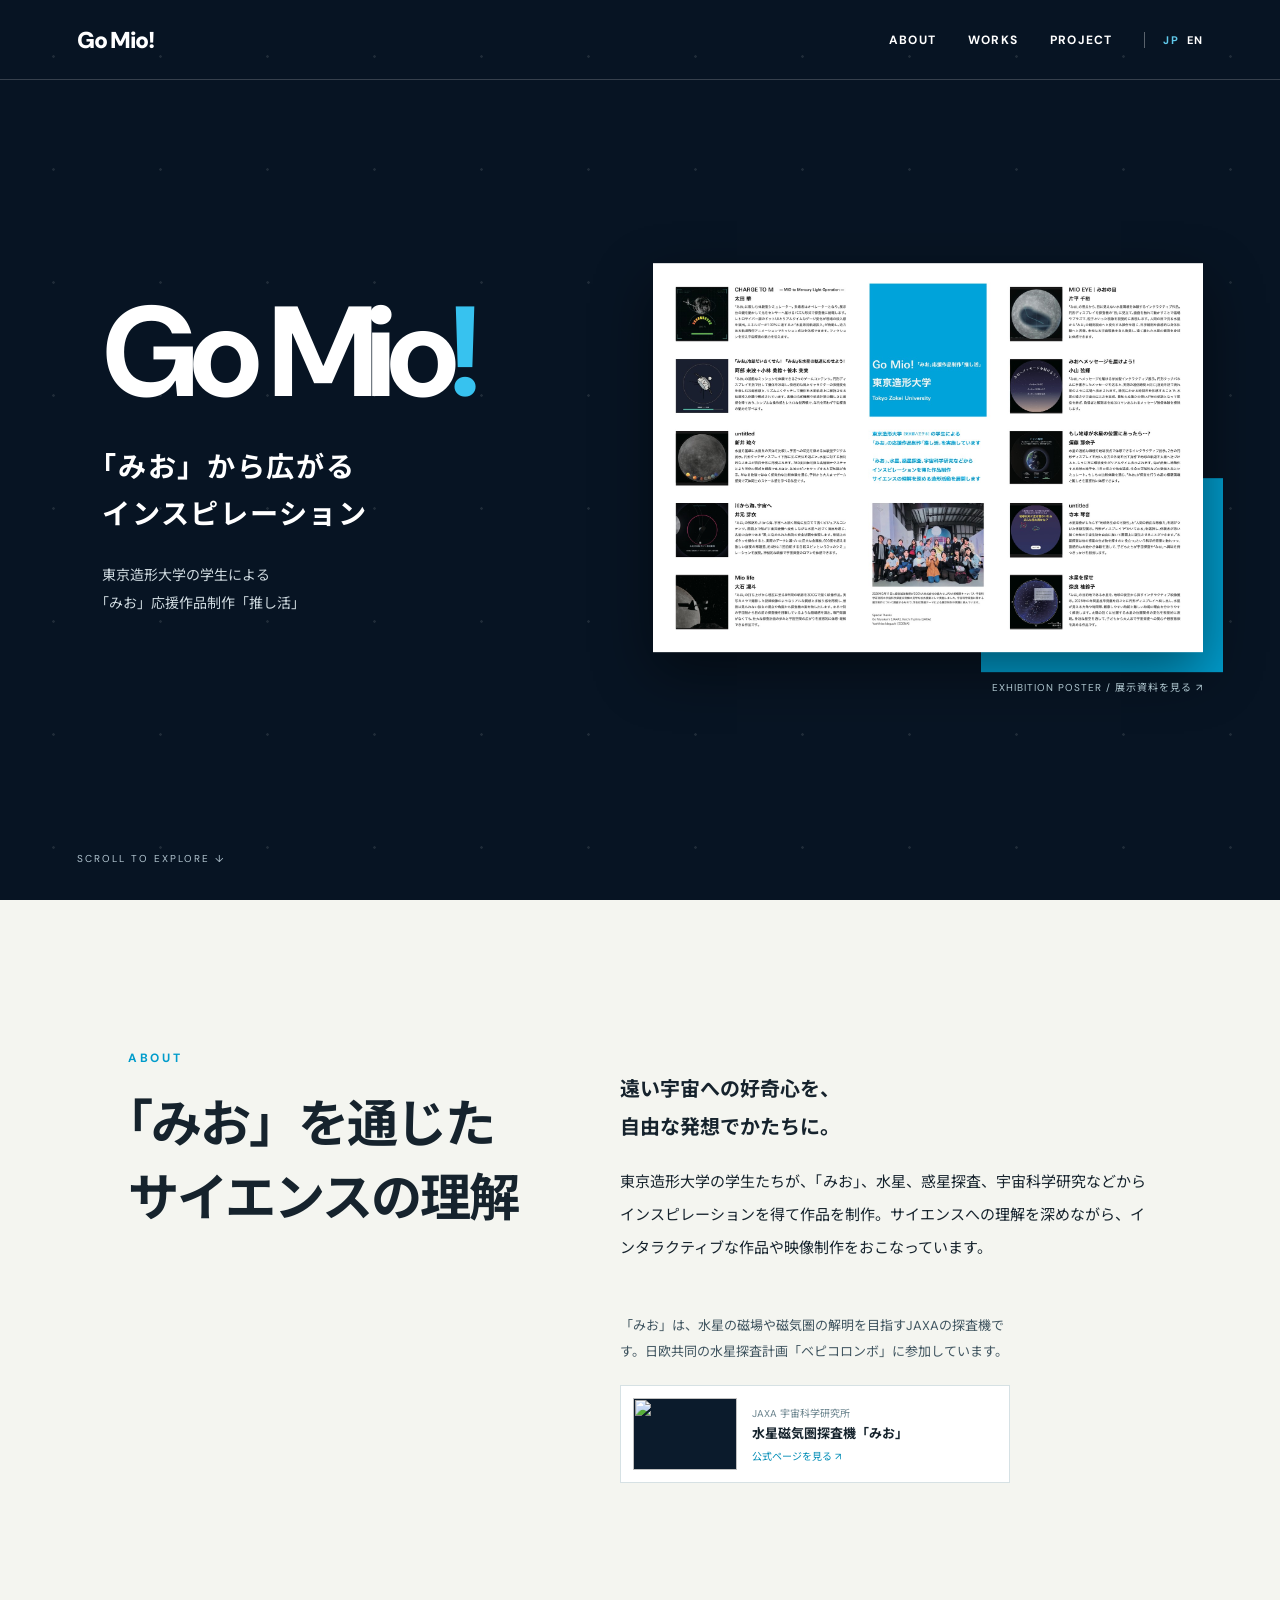
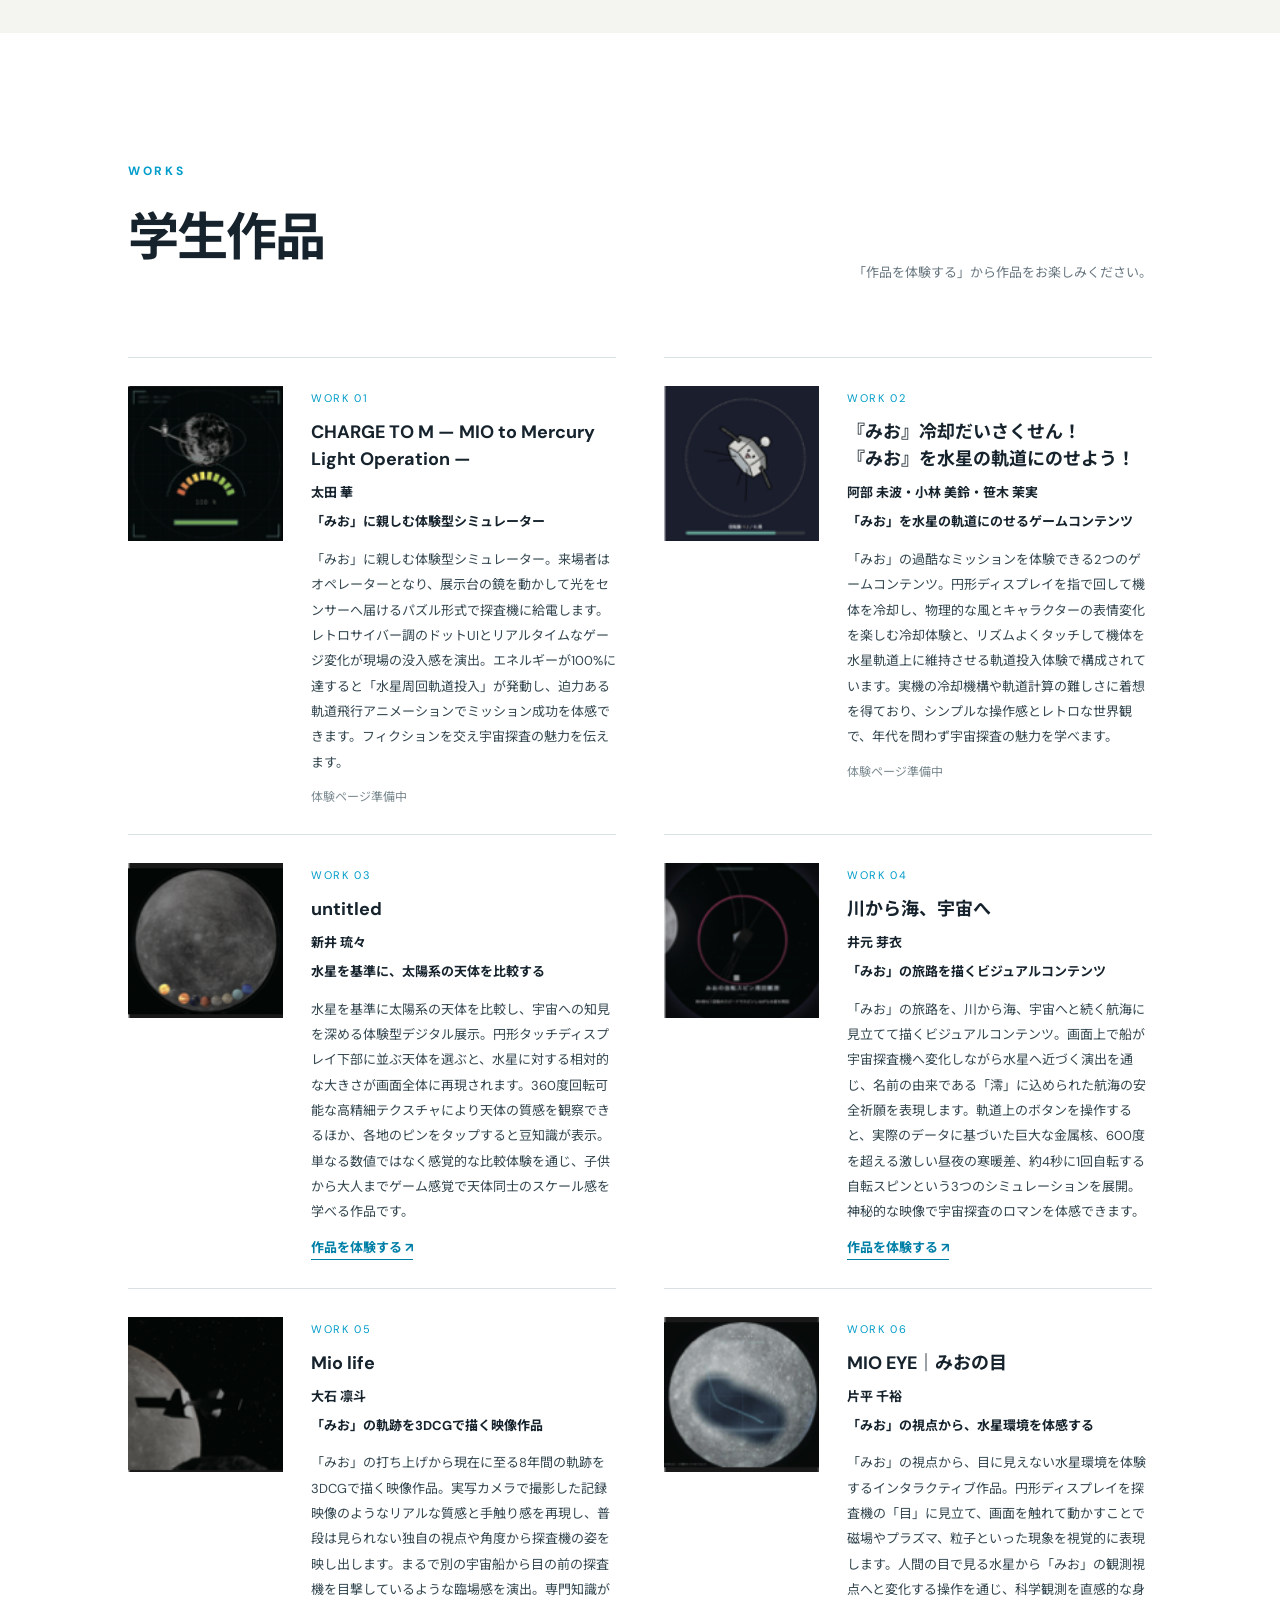
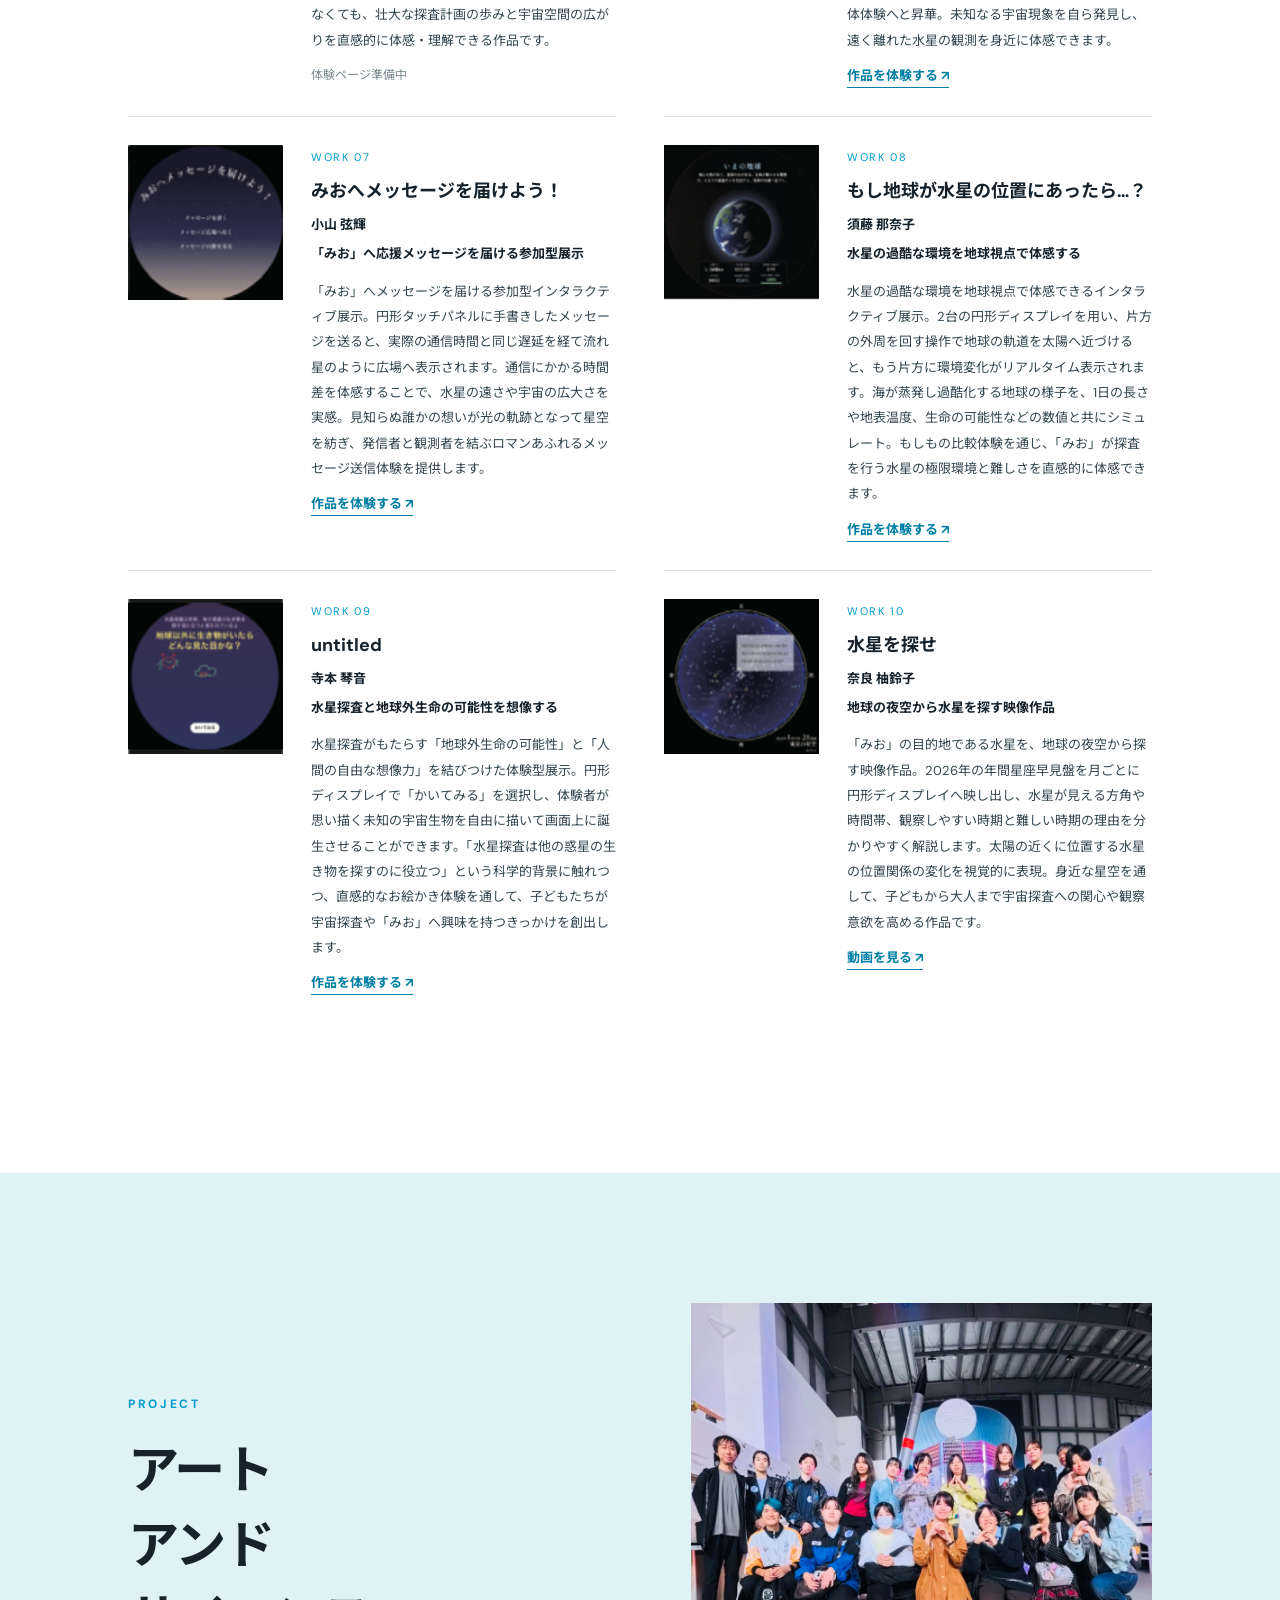
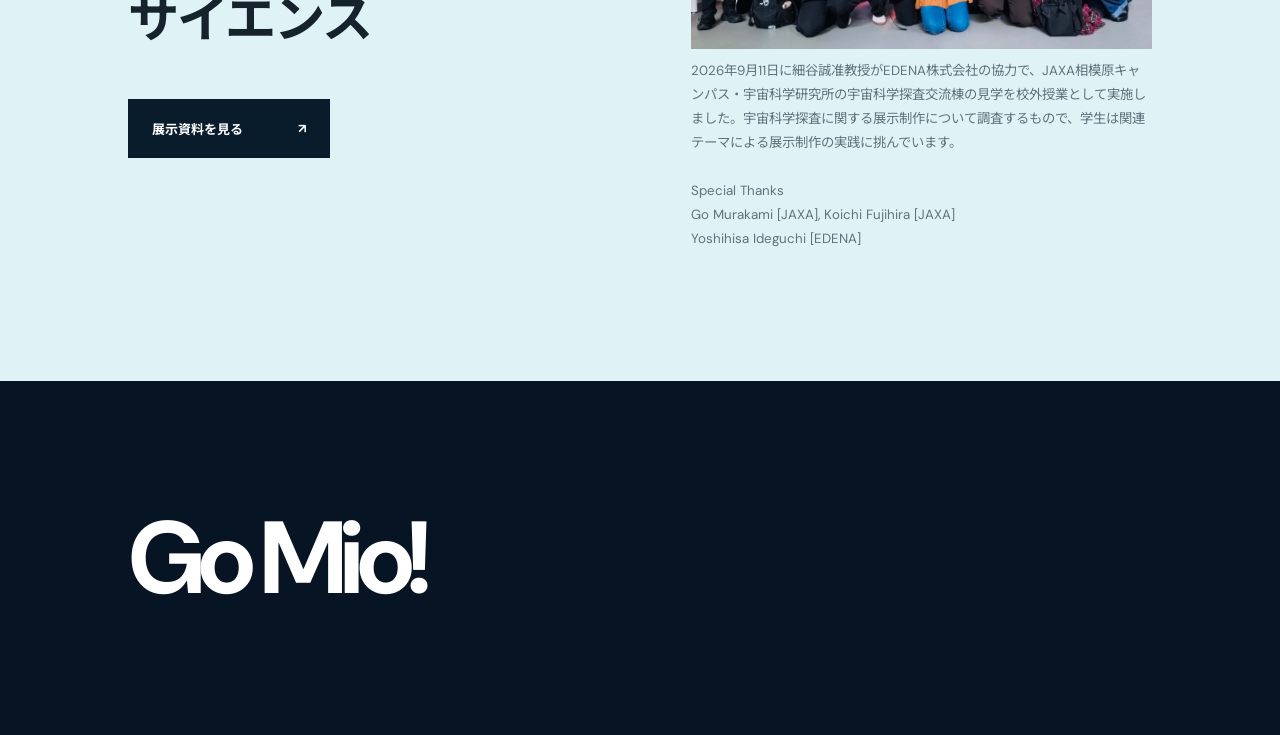
==== commit 4fef1258: "Add works 08, 09 and 10" ====
--- a/index.html
+++ b/index.html
@@ -16,5 +16,5 @@
 .language-switch{display:flex;align-items:center;gap:8px;padding-left:18px;border-left:1px solid #ffffff55;font-size:11px}.language-switch [aria-current="page"]{color:#60c9eb}.language-switch a{color:#fff;text-decoration:none}@media(max-width:700px){nav{gap:12px}.language-switch{padding-left:10px;gap:6px;font-size:10px}}
 @media(max-width:400px){header{padding-left:4%;padding-right:4%}header .logo{font-size:19px;white-space:nowrap}nav{gap:8px}.language-switch{padding-left:8px;gap:5px}}
 </style></head><body><header><a class="logo" href="#top">Go Mio!</a><nav><a href="#about">ABOUT</a><a href="#works">WORKS</a><a href="#project">PROJECT</a><span class="language-switch" aria-label="言語 / Language"><span aria-current="page">JP</span><a href="en.html" lang="en" hreflang="en">EN</a></span></nav></header><main><section class="hero" id="top"><div class="hero-inner"><h1>Go Mio<span>!</span></h1><h2>「みお」から広がる<br>インスピレーション</h2><p>東京造形大学の学生による<br><span class="hero-caption-line">「みお」応援作品制作「推し活」</span></p></div><div class="hero-art poster-art"><span class="hero-art-accent"></span><a href="source.pdf" target="_blank" rel="noopener" aria-label="展示資料のPDFを開く"><img src="exhibition-poster.jpg" alt="Go Mio! 東京造形大学の学生作品を紹介する展示資料全体"></a><span class="hero-art-caption">EXHIBITION POSTER / 展示資料を見る ↗</span></div><div class="hero-bottom"><span>SCROLL TO EXPLORE ↓</span></div></section><section class="intro" id="about"><div><div class="section-label">ABOUT</div><h2 class="intro-title">「みお」を通じた<br>サイエンスの理解</h2></div><div><p class="lead">遠い宇宙への好奇心を、<br>自由な発想でかたちに。</p><p>東京造形大学の学生たちが、「みお」、水星、惑星探査、宇宙科学研究などからインスピレーションを得て作品を制作。サイエンスへの理解を深めながら、インタラクティブな作品や映像制作をおこなっています。</p><div class="mio-context"><p class="mio-explanation">「みお」は、水星の磁場や磁気圏の解明を目指すJAXAの探査機です。日欧共同の水星探査計画「ベピコロンボ」に参加しています。</p><a class="mio-link" href="https://www.isas.jaxa.jp/missions/spacecraft/current/mmo.html" target="_blank" rel="noopener noreferrer"><img src="https://www.isas.jaxa.jp/missions/files/mmo_main.jpg" alt="" loading="lazy"><span><small>JAXA 宇宙科学研究所</small><strong>水星磁気圏探査機「みお」</strong><span>公式ページを見る ↗</span></span></a></div></div></section><section class="works" id="works"><div class="works-head"><div><div class="section-label">WORKS</div><h2>学生作品</h2></div><p>「作品を体験する」から作品をお楽しみください。</p></div><div class="grid" id="grid"></div></section><section class="about" id="project"><div><div class="section-label">PROJECT</div><h2>アート<br>アンド<br>サイエンス</h2><a class="button" href="source.pdf" target="_blank" rel="noopener">展示資料を見る <span>↗</span></a></div><div><img src="team-original.jpeg" alt="JAXA相模原キャンパスでの校外授業に参加した学生たちの集合写真"><small>2026年9月11日に細谷誠准教授がEDENA株式会社の協力で、JAXA相模原キャンパス・宇宙科学研究所の宇宙科学探査交流棟の見学を校外授業として実施しました。宇宙科学探査に関する展示制作について調査するもので、学生は関連テーマによる展示制作の実践に挑んでいます。<br><br>Special Thanks<br>Go Murakami [JAXA], Koichi Fujihira [JAXA]<br>Yoshihisa Ideguchi [EDENA]</small></div></section><section class="closing"><div><strong>Go Mio!</strong></div></section></main><script>
-const works=[["l1.png","CHARGE TO M — MIO to Mercury Light Operation —","太田 華","「みお」に親しむ体験型シミュレーター"],["l2.png","『みお』冷却だいさくせん！ ／ 『みお』を水星の軌道にのせよう！","阿部 未波・小林 美鈴・笹木 茉実","「みお」を水星の軌道にのせるゲームコンテンツ"],["l3.png","untitled","新井 琉々","水星を基準に、太陽系の天体を比較する"],["l4.png","川から海、宇宙へ","井元 芽衣","「みお」の旅路を描くビジュアルコンテンツ"],["l5.png","Mio life","大石 凛斗","「みお」の軌跡を3DCGで描く映像作品"],["r1.png","MIO EYE｜みおの目","片平 千裕","「みお」の視点から、水星環境を体感する"],["r2.png","みおへメッセージを届けよう！","小山 弦輝","「みお」へ応援メッセージを届ける参加型展示"],["r3.png","もし地球が水星の位置にあったら…？","須藤 那奈子","水星の過酷な環境を地球視点で体感する"],["r4.png","untitled","寺本 琴音","水星探査と地球外生命の可能性を想像する"],["r5.png","水星を探せ","奈良 柚鈴子","地球の夜空から水星を探すインタラクティブ映像"]];const descriptions=["「みお」に親しむ体験型シミュレーター。来場者はオペレーターとなり、展示台の鏡を動かして光をセンサーへ届けるパズル形式で探査機に給電します。レトロサイバー調のドットUIとリアルタイムなゲージ変化が現場の没入感を演出。エネルギーが100%に達すると「水星周回軌道投入」が発動し、迫力ある軌道飛行アニメーションでミッション成功を体感できます。フィクションを交え宇宙探査の魅力を伝えます。","「みお」の過酷なミッションを体験できる2つのゲームコンテンツ。円形ディスプレイを指で回して機体を冷却し、物理的な風とキャラクターの表情変化を楽しむ冷却体験と、リズムよくタッチして機体を水星軌道上に維持させる軌道投入体験で構成されています。実機の冷却機構や軌道計算の難しさに着想を得ており、シンプルな操作感とレトロな世界観で、年代を問わず宇宙探査の魅力を学べます。","水星を基準に太陽系の天体を比較し、宇宙への知見を深める体験型デジタル展示。円形タッチディスプレイ下部に並ぶ天体を選ぶと、水星に対する相対的な大きさが画面全体に再現されます。360度回転可能な高精細テクスチャにより天体の質感を観察できるほか、各地のピンをタップすると豆知識が表示。単なる数値ではなく感覚的な比較体験を通じ、子供から大人までゲーム感覚で天体同士のスケール感を学べる作品です。","「みお」の旅路を、川から海、宇宙へと続く航海に見立てて描くビジュアルコンテンツ。画面上で船が宇宙探査機へ変化しながら水星へ近づく演出を通じ、名前の由来である「澪」に込められた航海の安全祈願を表現します。軌道上のボタンを操作すると、実際のデータに基づいた巨大な金属核、600度を超える激しい昼夜の寒暖差、約4秒に1回自転する自転スピンという3つのシミュレーションを展開。神秘的な映像で宇宙探査のロマンを体感できます。","「みお」の打ち上げから現在に至る8年間の軌跡を3DCGで描く映像作品。実写カメラで撮影した記録映像のようなリアルな質感と手触り感を再現し、普段は見られない独自の視点や角度から探査機の姿を映し出します。まるで別の宇宙船から目の前の探査機を目撃しているような臨場感を演出。専門知識がなくても、壮大な探査計画の歩みと宇宙空間の広がりを直感的に体感・理解できる作品です。","「みお」の視点から、目に見えない水星環境を体験するインタラクティブ作品。円形ディスプレイを探査機の「目」に見立て、画面を触れて動かすことで磁場やプラズマ、粒子といった現象を視覚的に表現します。人間の目で見る水星から「みお」の観測視点へと変化する操作を通じ、科学観測を直感的な身体体験へと昇華。未知なる宇宙現象を自ら発見し、遠く離れた水星の観測を身近に体感できます。","「みお」へメッセージを届ける参加型インタラクティブ展示。円形タッチパネルに手書きしたメッセージを送ると、実際の通信時間と同じ遅延を経て流れ星のように広場へ表示されます。通信にかかる時間差を体感することで、水星の遠さや宇宙の広大さを実感。見知らぬ誰かの想いが光の軌跡となって星空を紡ぎ、発信者と観測者を結ぶロマンあふれるメッセージ送信体験を提供します。","水星の過酷な環境を地球視点で体感できるインタラクティブ展示。2台の円形ディスプレイを用い、片方の外周を回す操作で地球の軌道を太陽へ近づけると、もう片方に環境変化がリアルタイム表示されます。海が蒸発し過酷化する地球の様子を、1日の長さや地表温度、生命の可能性などの数値と共にシミュレート。もしもの比較体験を通じ、「みお」が探査を行う水星の極限環境と難しさを直感的に体感できます。","水星探査がもたらす「地球外生命の可能性」と「人間の自由な想像力」を結びつけた体験型展示。円形ディスプレイで「かいてみる」を選択し、体験者が思い描く未知の宇宙生物を自由に描いて画面上に誕生させることができます。「水星探査は他の惑星の生き物を探すのに役立つ」という科学的背景に触れつつ、直感的なお絵かき体験を通して、子どもたちが宇宙探査や「みお」へ興味を持つきっかけを創出します。","「みお」の目的地である水星を、地球の夜空から探すインタラクティブ映像展示。2026年の年間星座早見盤を月ごとに円形ディスプレイへ映し出し、水星が見える方角や時間帯、観察しやすい時期と難しい時期の理由を分かりやすく解説します。太陽の近くに位置する水星の位置関係の変化を視覚的に表現。身近な星空を通して、子どもから大人まで宇宙探査への関心や観察意欲を高める作品です。"];document.querySelector('#grid').innerHTML=works.map((w,i)=>`<article class="work"><img src="${w[0]}" alt="${w[1]}の作品イメージ"><div><span class="number">WORK ${String(i+1).padStart(2,'0')}</span><h3>${w[1].replace(" ／ ", "<br>")}</h3><p class="work-summary">${w[2]}<span class="work-summary-phrase">${w[3]}</span></p><p class="work-description">${descriptions[i]}</p>${i===2 || i===3 || i===5 || i===6 ? `<a class="work-link" href="works/${i===2 ? '03' : i===3 ? '04' : i===5 ? '06' : '07'}/">作品を体験する ↗</a>` : '<span class="work-status">体験ページ準備中</span>'}</div></article>`).join('');
+const works=[["l1.png","CHARGE TO M — MIO to Mercury Light Operation —","太田 華","「みお」に親しむ体験型シミュレーター"],["l2.png","『みお』冷却だいさくせん！ ／ 『みお』を水星の軌道にのせよう！","阿部 未波・小林 美鈴・笹木 茉実","「みお」を水星の軌道にのせるゲームコンテンツ"],["l3.png","untitled","新井 琉々","水星を基準に、太陽系の天体を比較する"],["l4.png","川から海、宇宙へ","井元 芽衣","「みお」の旅路を描くビジュアルコンテンツ"],["l5.png","Mio life","大石 凛斗","「みお」の軌跡を3DCGで描く映像作品"],["r1.png","MIO EYE｜みおの目","片平 千裕","「みお」の視点から、水星環境を体感する"],["r2.png","みおへメッセージを届けよう！","小山 弦輝","「みお」へ応援メッセージを届ける参加型展示"],["r3.png","もし地球が水星の位置にあったら…？","須藤 那奈子","水星の過酷な環境を地球視点で体感する"],["r4.png","untitled","寺本 琴音","水星探査と地球外生命の可能性を想像する"],["r5.png","水星を探せ","奈良 柚鈴子","地球の夜空から水星を探す映像作品"]];const descriptions=["「みお」に親しむ体験型シミュレーター。来場者はオペレーターとなり、展示台の鏡を動かして光をセンサーへ届けるパズル形式で探査機に給電します。レトロサイバー調のドットUIとリアルタイムなゲージ変化が現場の没入感を演出。エネルギーが100%に達すると「水星周回軌道投入」が発動し、迫力ある軌道飛行アニメーションでミッション成功を体感できます。フィクションを交え宇宙探査の魅力を伝えます。","「みお」の過酷なミッションを体験できる2つのゲームコンテンツ。円形ディスプレイを指で回して機体を冷却し、物理的な風とキャラクターの表情変化を楽しむ冷却体験と、リズムよくタッチして機体を水星軌道上に維持させる軌道投入体験で構成されています。実機の冷却機構や軌道計算の難しさに着想を得ており、シンプルな操作感とレトロな世界観で、年代を問わず宇宙探査の魅力を学べます。","水星を基準に太陽系の天体を比較し、宇宙への知見を深める体験型デジタル展示。円形タッチディスプレイ下部に並ぶ天体を選ぶと、水星に対する相対的な大きさが画面全体に再現されます。360度回転可能な高精細テクスチャにより天体の質感を観察できるほか、各地のピンをタップすると豆知識が表示。単なる数値ではなく感覚的な比較体験を通じ、子供から大人までゲーム感覚で天体同士のスケール感を学べる作品です。","「みお」の旅路を、川から海、宇宙へと続く航海に見立てて描くビジュアルコンテンツ。画面上で船が宇宙探査機へ変化しながら水星へ近づく演出を通じ、名前の由来である「澪」に込められた航海の安全祈願を表現します。軌道上のボタンを操作すると、実際のデータに基づいた巨大な金属核、600度を超える激しい昼夜の寒暖差、約4秒に1回自転する自転スピンという3つのシミュレーションを展開。神秘的な映像で宇宙探査のロマンを体感できます。","「みお」の打ち上げから現在に至る8年間の軌跡を3DCGで描く映像作品。実写カメラで撮影した記録映像のようなリアルな質感と手触り感を再現し、普段は見られない独自の視点や角度から探査機の姿を映し出します。まるで別の宇宙船から目の前の探査機を目撃しているような臨場感を演出。専門知識がなくても、壮大な探査計画の歩みと宇宙空間の広がりを直感的に体感・理解できる作品です。","「みお」の視点から、目に見えない水星環境を体験するインタラクティブ作品。円形ディスプレイを探査機の「目」に見立て、画面を触れて動かすことで磁場やプラズマ、粒子といった現象を視覚的に表現します。人間の目で見る水星から「みお」の観測視点へと変化する操作を通じ、科学観測を直感的な身体体験へと昇華。未知なる宇宙現象を自ら発見し、遠く離れた水星の観測を身近に体感できます。","「みお」へメッセージを届ける参加型インタラクティブ展示。円形タッチパネルに手書きしたメッセージを送ると、実際の通信時間と同じ遅延を経て流れ星のように広場へ表示されます。通信にかかる時間差を体感することで、水星の遠さや宇宙の広大さを実感。見知らぬ誰かの想いが光の軌跡となって星空を紡ぎ、発信者と観測者を結ぶロマンあふれるメッセージ送信体験を提供します。","水星の過酷な環境を地球視点で体感できるインタラクティブ展示。2台の円形ディスプレイを用い、片方の外周を回す操作で地球の軌道を太陽へ近づけると、もう片方に環境変化がリアルタイム表示されます。海が蒸発し過酷化する地球の様子を、1日の長さや地表温度、生命の可能性などの数値と共にシミュレート。もしもの比較体験を通じ、「みお」が探査を行う水星の極限環境と難しさを直感的に体感できます。","水星探査がもたらす「地球外生命の可能性」と「人間の自由な想像力」を結びつけた体験型展示。円形ディスプレイで「かいてみる」を選択し、体験者が思い描く未知の宇宙生物を自由に描いて画面上に誕生させることができます。「水星探査は他の惑星の生き物を探すのに役立つ」という科学的背景に触れつつ、直感的なお絵かき体験を通して、子どもたちが宇宙探査や「みお」へ興味を持つきっかけを創出します。","「みお」の目的地である水星を、地球の夜空から探す映像作品。2026年の年間星座早見盤を月ごとに円形ディスプレイへ映し出し、水星が見える方角や時間帯、観察しやすい時期と難しい時期の理由を分かりやすく解説します。太陽の近くに位置する水星の位置関係の変化を視覚的に表現。身近な星空を通して、子どもから大人まで宇宙探査への関心や観察意欲を高める作品です。"];document.querySelector('#grid').innerHTML=works.map((w,i)=>`<article class="work"><img src="${w[0]}" alt="${w[1]}の作品イメージ"><div><span class="number">WORK ${String(i+1).padStart(2,'0')}</span><h3>${w[1].replace(" ／ ", "<br>")}</h3><p class="work-summary">${w[2]}<span class="work-summary-phrase">${w[3]}</span></p><p class="work-description">${descriptions[i]}</p>${i===2 || i===3 || i===5 || i===6 || i===7 || i===8 || i===9 ? `<a class="work-link" href="works/${i===2 ? '03' : i===3 ? '04' : i===5 ? '06' : i===6 ? '07' : i===7 ? '08' : i===8 ? '09' : '10'}/">${i===9 ? '動画を見る' : '作品を体験する'} ↗</a>` : '<span class="work-status">体験ページ準備中</span>'}</div></article>`).join('');
 </script></body></html>
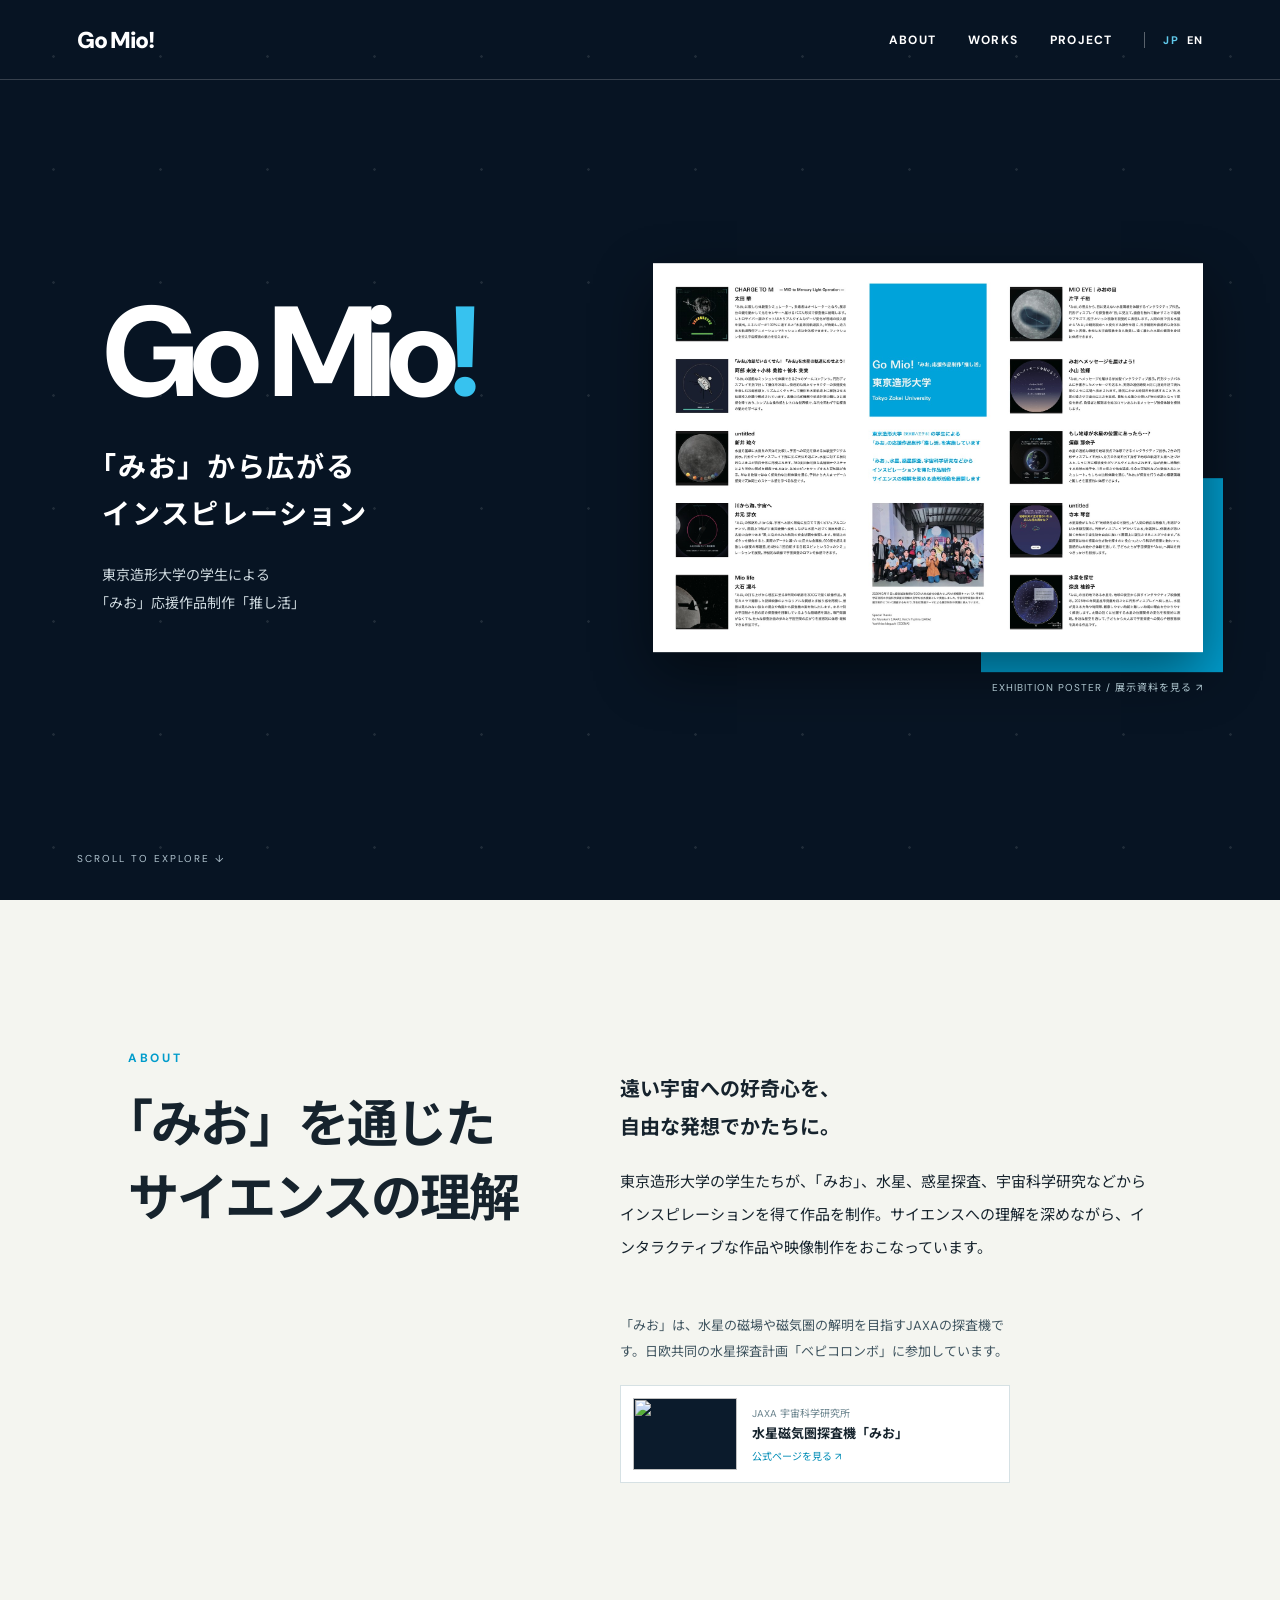
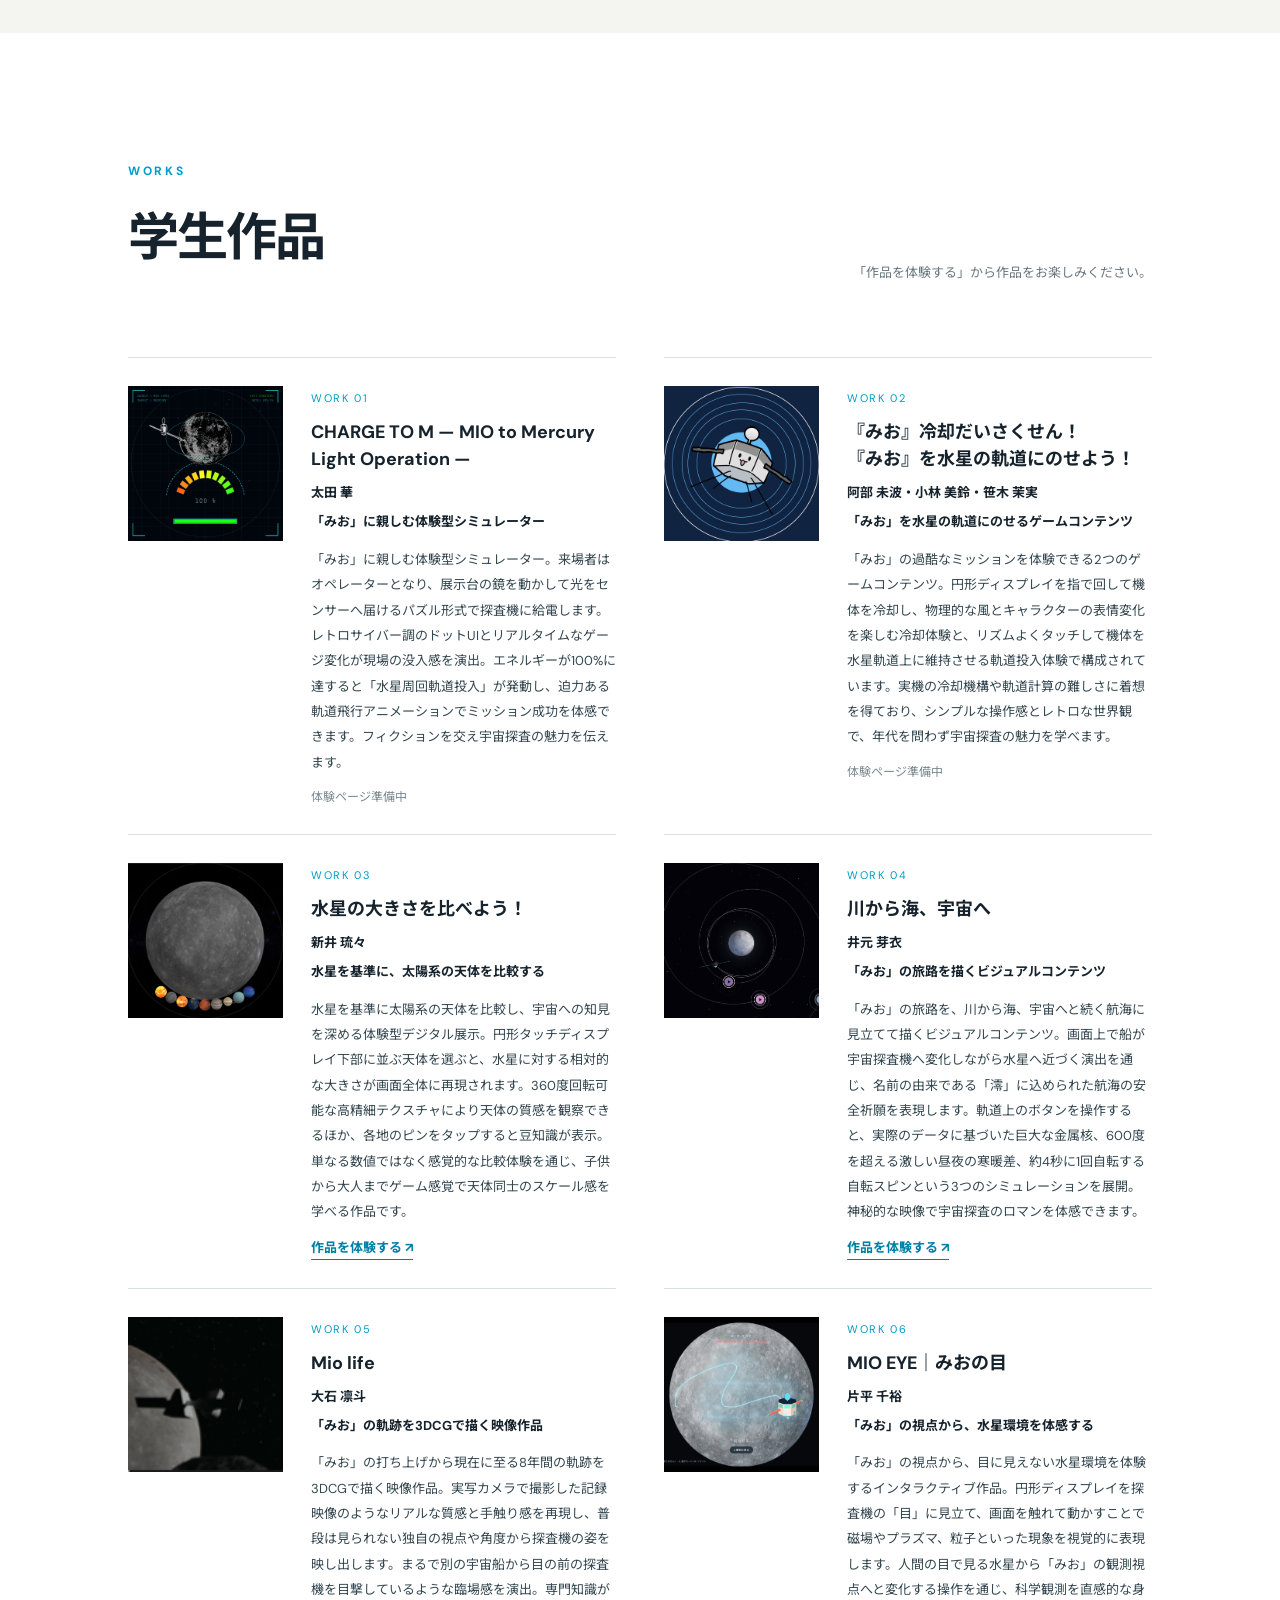
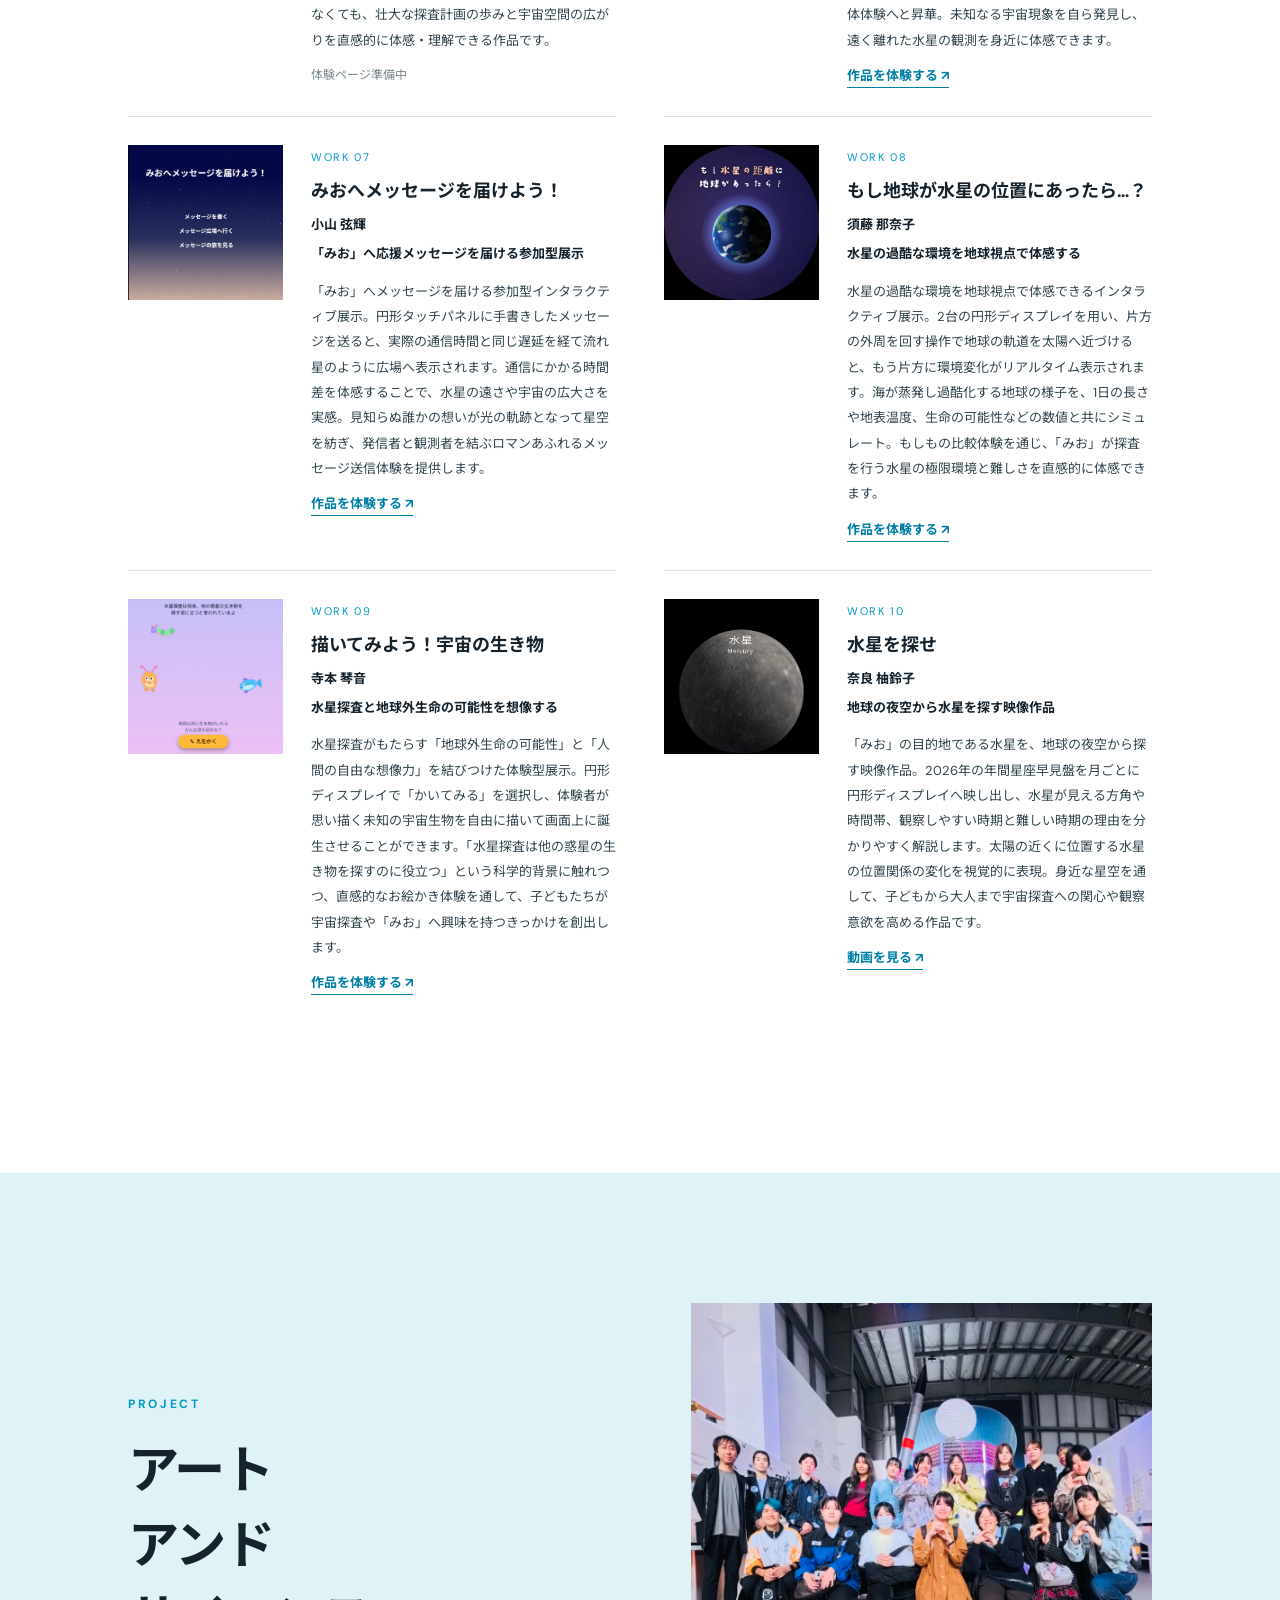
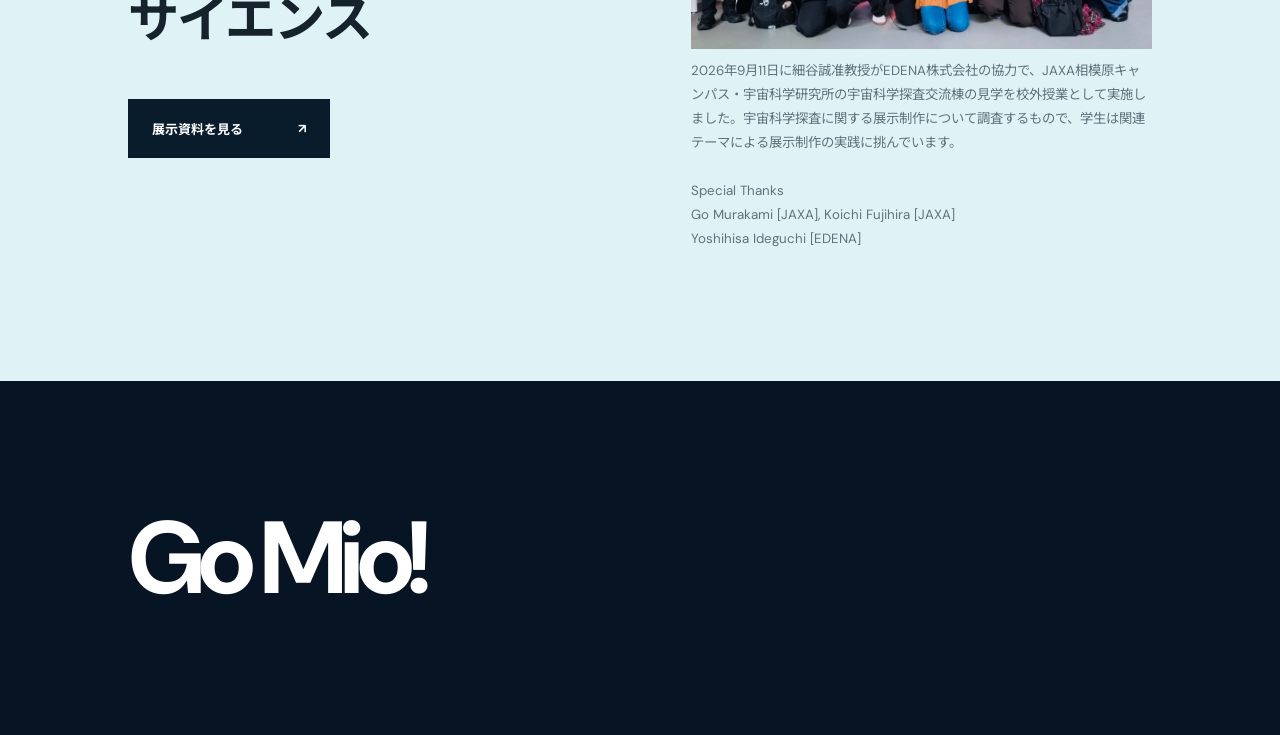
==== commit 65d2263c: "Update work thumbnails and titles" ====
--- a/index.html
+++ b/index.html
@@ -16,5 +16,5 @@
 .language-switch{display:flex;align-items:center;gap:8px;padding-left:18px;border-left:1px solid #ffffff55;font-size:11px}.language-switch [aria-current="page"]{color:#60c9eb}.language-switch a{color:#fff;text-decoration:none}@media(max-width:700px){nav{gap:12px}.language-switch{padding-left:10px;gap:6px;font-size:10px}}
 @media(max-width:400px){header{padding-left:4%;padding-right:4%}header .logo{font-size:19px;white-space:nowrap}nav{gap:8px}.language-switch{padding-left:8px;gap:5px}}
 </style></head><body><header><a class="logo" href="#top">Go Mio!</a><nav><a href="#about">ABOUT</a><a href="#works">WORKS</a><a href="#project">PROJECT</a><span class="language-switch" aria-label="言語 / Language"><span aria-current="page">JP</span><a href="en.html" lang="en" hreflang="en">EN</a></span></nav></header><main><section class="hero" id="top"><div class="hero-inner"><h1>Go Mio<span>!</span></h1><h2>「みお」から広がる<br>インスピレーション</h2><p>東京造形大学の学生による<br><span class="hero-caption-line">「みお」応援作品制作「推し活」</span></p></div><div class="hero-art poster-art"><span class="hero-art-accent"></span><a href="source.pdf" target="_blank" rel="noopener" aria-label="展示資料のPDFを開く"><img src="exhibition-poster.jpg" alt="Go Mio! 東京造形大学の学生作品を紹介する展示資料全体"></a><span class="hero-art-caption">EXHIBITION POSTER / 展示資料を見る ↗</span></div><div class="hero-bottom"><span>SCROLL TO EXPLORE ↓</span></div></section><section class="intro" id="about"><div><div class="section-label">ABOUT</div><h2 class="intro-title">「みお」を通じた<br>サイエンスの理解</h2></div><div><p class="lead">遠い宇宙への好奇心を、<br>自由な発想でかたちに。</p><p>東京造形大学の学生たちが、「みお」、水星、惑星探査、宇宙科学研究などからインスピレーションを得て作品を制作。サイエンスへの理解を深めながら、インタラクティブな作品や映像制作をおこなっています。</p><div class="mio-context"><p class="mio-explanation">「みお」は、水星の磁場や磁気圏の解明を目指すJAXAの探査機です。日欧共同の水星探査計画「ベピコロンボ」に参加しています。</p><a class="mio-link" href="https://www.isas.jaxa.jp/missions/spacecraft/current/mmo.html" target="_blank" rel="noopener noreferrer"><img src="https://www.isas.jaxa.jp/missions/files/mmo_main.jpg" alt="" loading="lazy"><span><small>JAXA 宇宙科学研究所</small><strong>水星磁気圏探査機「みお」</strong><span>公式ページを見る ↗</span></span></a></div></div></section><section class="works" id="works"><div class="works-head"><div><div class="section-label">WORKS</div><h2>学生作品</h2></div><p>「作品を体験する」から作品をお楽しみください。</p></div><div class="grid" id="grid"></div></section><section class="about" id="project"><div><div class="section-label">PROJECT</div><h2>アート<br>アンド<br>サイエンス</h2><a class="button" href="source.pdf" target="_blank" rel="noopener">展示資料を見る <span>↗</span></a></div><div><img src="team-original.jpeg" alt="JAXA相模原キャンパスでの校外授業に参加した学生たちの集合写真"><small>2026年9月11日に細谷誠准教授がEDENA株式会社の協力で、JAXA相模原キャンパス・宇宙科学研究所の宇宙科学探査交流棟の見学を校外授業として実施しました。宇宙科学探査に関する展示制作について調査するもので、学生は関連テーマによる展示制作の実践に挑んでいます。<br><br>Special Thanks<br>Go Murakami [JAXA], Koichi Fujihira [JAXA]<br>Yoshihisa Ideguchi [EDENA]</small></div></section><section class="closing"><div><strong>Go Mio!</strong></div></section></main><script>
-const works=[["l1.png","CHARGE TO M — MIO to Mercury Light Operation —","太田 華","「みお」に親しむ体験型シミュレーター"],["l2.png","『みお』冷却だいさくせん！ ／ 『みお』を水星の軌道にのせよう！","阿部 未波・小林 美鈴・笹木 茉実","「みお」を水星の軌道にのせるゲームコンテンツ"],["l3.png","untitled","新井 琉々","水星を基準に、太陽系の天体を比較する"],["l4.png","川から海、宇宙へ","井元 芽衣","「みお」の旅路を描くビジュアルコンテンツ"],["l5.png","Mio life","大石 凛斗","「みお」の軌跡を3DCGで描く映像作品"],["r1.png","MIO EYE｜みおの目","片平 千裕","「みお」の視点から、水星環境を体感する"],["r2.png","みおへメッセージを届けよう！","小山 弦輝","「みお」へ応援メッセージを届ける参加型展示"],["r3.png","もし地球が水星の位置にあったら…？","須藤 那奈子","水星の過酷な環境を地球視点で体感する"],["r4.png","untitled","寺本 琴音","水星探査と地球外生命の可能性を想像する"],["r5.png","水星を探せ","奈良 柚鈴子","地球の夜空から水星を探す映像作品"]];const descriptions=["「みお」に親しむ体験型シミュレーター。来場者はオペレーターとなり、展示台の鏡を動かして光をセンサーへ届けるパズル形式で探査機に給電します。レトロサイバー調のドットUIとリアルタイムなゲージ変化が現場の没入感を演出。エネルギーが100%に達すると「水星周回軌道投入」が発動し、迫力ある軌道飛行アニメーションでミッション成功を体感できます。フィクションを交え宇宙探査の魅力を伝えます。","「みお」の過酷なミッションを体験できる2つのゲームコンテンツ。円形ディスプレイを指で回して機体を冷却し、物理的な風とキャラクターの表情変化を楽しむ冷却体験と、リズムよくタッチして機体を水星軌道上に維持させる軌道投入体験で構成されています。実機の冷却機構や軌道計算の難しさに着想を得ており、シンプルな操作感とレトロな世界観で、年代を問わず宇宙探査の魅力を学べます。","水星を基準に太陽系の天体を比較し、宇宙への知見を深める体験型デジタル展示。円形タッチディスプレイ下部に並ぶ天体を選ぶと、水星に対する相対的な大きさが画面全体に再現されます。360度回転可能な高精細テクスチャにより天体の質感を観察できるほか、各地のピンをタップすると豆知識が表示。単なる数値ではなく感覚的な比較体験を通じ、子供から大人までゲーム感覚で天体同士のスケール感を学べる作品です。","「みお」の旅路を、川から海、宇宙へと続く航海に見立てて描くビジュアルコンテンツ。画面上で船が宇宙探査機へ変化しながら水星へ近づく演出を通じ、名前の由来である「澪」に込められた航海の安全祈願を表現します。軌道上のボタンを操作すると、実際のデータに基づいた巨大な金属核、600度を超える激しい昼夜の寒暖差、約4秒に1回自転する自転スピンという3つのシミュレーションを展開。神秘的な映像で宇宙探査のロマンを体感できます。","「みお」の打ち上げから現在に至る8年間の軌跡を3DCGで描く映像作品。実写カメラで撮影した記録映像のようなリアルな質感と手触り感を再現し、普段は見られない独自の視点や角度から探査機の姿を映し出します。まるで別の宇宙船から目の前の探査機を目撃しているような臨場感を演出。専門知識がなくても、壮大な探査計画の歩みと宇宙空間の広がりを直感的に体感・理解できる作品です。","「みお」の視点から、目に見えない水星環境を体験するインタラクティブ作品。円形ディスプレイを探査機の「目」に見立て、画面を触れて動かすことで磁場やプラズマ、粒子といった現象を視覚的に表現します。人間の目で見る水星から「みお」の観測視点へと変化する操作を通じ、科学観測を直感的な身体体験へと昇華。未知なる宇宙現象を自ら発見し、遠く離れた水星の観測を身近に体感できます。","「みお」へメッセージを届ける参加型インタラクティブ展示。円形タッチパネルに手書きしたメッセージを送ると、実際の通信時間と同じ遅延を経て流れ星のように広場へ表示されます。通信にかかる時間差を体感することで、水星の遠さや宇宙の広大さを実感。見知らぬ誰かの想いが光の軌跡となって星空を紡ぎ、発信者と観測者を結ぶロマンあふれるメッセージ送信体験を提供します。","水星の過酷な環境を地球視点で体感できるインタラクティブ展示。2台の円形ディスプレイを用い、片方の外周を回す操作で地球の軌道を太陽へ近づけると、もう片方に環境変化がリアルタイム表示されます。海が蒸発し過酷化する地球の様子を、1日の長さや地表温度、生命の可能性などの数値と共にシミュレート。もしもの比較体験を通じ、「みお」が探査を行う水星の極限環境と難しさを直感的に体感できます。","水星探査がもたらす「地球外生命の可能性」と「人間の自由な想像力」を結びつけた体験型展示。円形ディスプレイで「かいてみる」を選択し、体験者が思い描く未知の宇宙生物を自由に描いて画面上に誕生させることができます。「水星探査は他の惑星の生き物を探すのに役立つ」という科学的背景に触れつつ、直感的なお絵かき体験を通して、子どもたちが宇宙探査や「みお」へ興味を持つきっかけを創出します。","「みお」の目的地である水星を、地球の夜空から探す映像作品。2026年の年間星座早見盤を月ごとに円形ディスプレイへ映し出し、水星が見える方角や時間帯、観察しやすい時期と難しい時期の理由を分かりやすく解説します。太陽の近くに位置する水星の位置関係の変化を視覚的に表現。身近な星空を通して、子どもから大人まで宇宙探査への関心や観察意欲を高める作品です。"];document.querySelector('#grid').innerHTML=works.map((w,i)=>`<article class="work"><img src="${w[0]}" alt="${w[1]}の作品イメージ"><div><span class="number">WORK ${String(i+1).padStart(2,'0')}</span><h3>${w[1].replace(" ／ ", "<br>")}</h3><p class="work-summary">${w[2]}<span class="work-summary-phrase">${w[3]}</span></p><p class="work-description">${descriptions[i]}</p>${i===2 || i===3 || i===5 || i===6 || i===7 || i===8 || i===9 ? `<a class="work-link" href="works/${i===2 ? '03' : i===3 ? '04' : i===5 ? '06' : i===6 ? '07' : i===7 ? '08' : i===8 ? '09' : '10'}/">${i===9 ? '動画を見る' : '作品を体験する'} ↗</a>` : '<span class="work-status">体験ページ準備中</span>'}</div></article>`).join('');
+const works=[["thumbnails/work01.jpg","CHARGE TO M — MIO to Mercury Light Operation —","太田 華","「みお」に親しむ体験型シミュレーター"],["thumbnails/work02.jpg","『みお』冷却だいさくせん！ ／ 『みお』を水星の軌道にのせよう！","阿部 未波・小林 美鈴・笹木 茉実","「みお」を水星の軌道にのせるゲームコンテンツ"],["thumbnails/work03.jpg","水星の大きさを比べよう！","新井 琉々","水星を基準に、太陽系の天体を比較する"],["thumbnails/work04.jpg","川から海、宇宙へ","井元 芽衣","「みお」の旅路を描くビジュアルコンテンツ"],["l5.png","Mio life","大石 凛斗","「みお」の軌跡を3DCGで描く映像作品"],["thumbnails/work06.jpg","MIO EYE｜みおの目","片平 千裕","「みお」の視点から、水星環境を体感する"],["thumbnails/work07.jpg","みおへメッセージを届けよう！","小山 弦輝","「みお」へ応援メッセージを届ける参加型展示"],["thumbnails/work08.jpg","もし地球が水星の位置にあったら…？","須藤 那奈子","水星の過酷な環境を地球視点で体感する"],["thumbnails/work09.jpg","描いてみよう！宇宙の生き物","寺本 琴音","水星探査と地球外生命の可能性を想像する"],["thumbnails/work10.jpg","水星を探せ","奈良 柚鈴子","地球の夜空から水星を探す映像作品"]];const descriptions=["「みお」に親しむ体験型シミュレーター。来場者はオペレーターとなり、展示台の鏡を動かして光をセンサーへ届けるパズル形式で探査機に給電します。レトロサイバー調のドットUIとリアルタイムなゲージ変化が現場の没入感を演出。エネルギーが100%に達すると「水星周回軌道投入」が発動し、迫力ある軌道飛行アニメーションでミッション成功を体感できます。フィクションを交え宇宙探査の魅力を伝えます。","「みお」の過酷なミッションを体験できる2つのゲームコンテンツ。円形ディスプレイを指で回して機体を冷却し、物理的な風とキャラクターの表情変化を楽しむ冷却体験と、リズムよくタッチして機体を水星軌道上に維持させる軌道投入体験で構成されています。実機の冷却機構や軌道計算の難しさに着想を得ており、シンプルな操作感とレトロな世界観で、年代を問わず宇宙探査の魅力を学べます。","水星を基準に太陽系の天体を比較し、宇宙への知見を深める体験型デジタル展示。円形タッチディスプレイ下部に並ぶ天体を選ぶと、水星に対する相対的な大きさが画面全体に再現されます。360度回転可能な高精細テクスチャにより天体の質感を観察できるほか、各地のピンをタップすると豆知識が表示。単なる数値ではなく感覚的な比較体験を通じ、子供から大人までゲーム感覚で天体同士のスケール感を学べる作品です。","「みお」の旅路を、川から海、宇宙へと続く航海に見立てて描くビジュアルコンテンツ。画面上で船が宇宙探査機へ変化しながら水星へ近づく演出を通じ、名前の由来である「澪」に込められた航海の安全祈願を表現します。軌道上のボタンを操作すると、実際のデータに基づいた巨大な金属核、600度を超える激しい昼夜の寒暖差、約4秒に1回自転する自転スピンという3つのシミュレーションを展開。神秘的な映像で宇宙探査のロマンを体感できます。","「みお」の打ち上げから現在に至る8年間の軌跡を3DCGで描く映像作品。実写カメラで撮影した記録映像のようなリアルな質感と手触り感を再現し、普段は見られない独自の視点や角度から探査機の姿を映し出します。まるで別の宇宙船から目の前の探査機を目撃しているような臨場感を演出。専門知識がなくても、壮大な探査計画の歩みと宇宙空間の広がりを直感的に体感・理解できる作品です。","「みお」の視点から、目に見えない水星環境を体験するインタラクティブ作品。円形ディスプレイを探査機の「目」に見立て、画面を触れて動かすことで磁場やプラズマ、粒子といった現象を視覚的に表現します。人間の目で見る水星から「みお」の観測視点へと変化する操作を通じ、科学観測を直感的な身体体験へと昇華。未知なる宇宙現象を自ら発見し、遠く離れた水星の観測を身近に体感できます。","「みお」へメッセージを届ける参加型インタラクティブ展示。円形タッチパネルに手書きしたメッセージを送ると、実際の通信時間と同じ遅延を経て流れ星のように広場へ表示されます。通信にかかる時間差を体感することで、水星の遠さや宇宙の広大さを実感。見知らぬ誰かの想いが光の軌跡となって星空を紡ぎ、発信者と観測者を結ぶロマンあふれるメッセージ送信体験を提供します。","水星の過酷な環境を地球視点で体感できるインタラクティブ展示。2台の円形ディスプレイを用い、片方の外周を回す操作で地球の軌道を太陽へ近づけると、もう片方に環境変化がリアルタイム表示されます。海が蒸発し過酷化する地球の様子を、1日の長さや地表温度、生命の可能性などの数値と共にシミュレート。もしもの比較体験を通じ、「みお」が探査を行う水星の極限環境と難しさを直感的に体感できます。","水星探査がもたらす「地球外生命の可能性」と「人間の自由な想像力」を結びつけた体験型展示。円形ディスプレイで「かいてみる」を選択し、体験者が思い描く未知の宇宙生物を自由に描いて画面上に誕生させることができます。「水星探査は他の惑星の生き物を探すのに役立つ」という科学的背景に触れつつ、直感的なお絵かき体験を通して、子どもたちが宇宙探査や「みお」へ興味を持つきっかけを創出します。","「みお」の目的地である水星を、地球の夜空から探す映像作品。2026年の年間星座早見盤を月ごとに円形ディスプレイへ映し出し、水星が見える方角や時間帯、観察しやすい時期と難しい時期の理由を分かりやすく解説します。太陽の近くに位置する水星の位置関係の変化を視覚的に表現。身近な星空を通して、子どもから大人まで宇宙探査への関心や観察意欲を高める作品です。"];document.querySelector('#grid').innerHTML=works.map((w,i)=>`<article class="work"><img src="${w[0]}" alt="${w[1]}の作品イメージ"><div><span class="number">WORK ${String(i+1).padStart(2,'0')}</span><h3>${w[1].replace(" ／ ", "<br>")}</h3><p class="work-summary">${w[2]}<span class="work-summary-phrase">${w[3]}</span></p><p class="work-description">${descriptions[i]}</p>${i===2 || i===3 || i===5 || i===6 || i===7 || i===8 || i===9 ? `<a class="work-link" href="works/${i===2 ? '03' : i===3 ? '04' : i===5 ? '06' : i===6 ? '07' : i===7 ? '08' : i===8 ? '09' : '10'}/">${i===9 ? '動画を見る' : '作品を体験する'} ↗</a>` : '<span class="work-status">体験ページ準備中</span>'}</div></article>`).join('');
 </script></body></html>
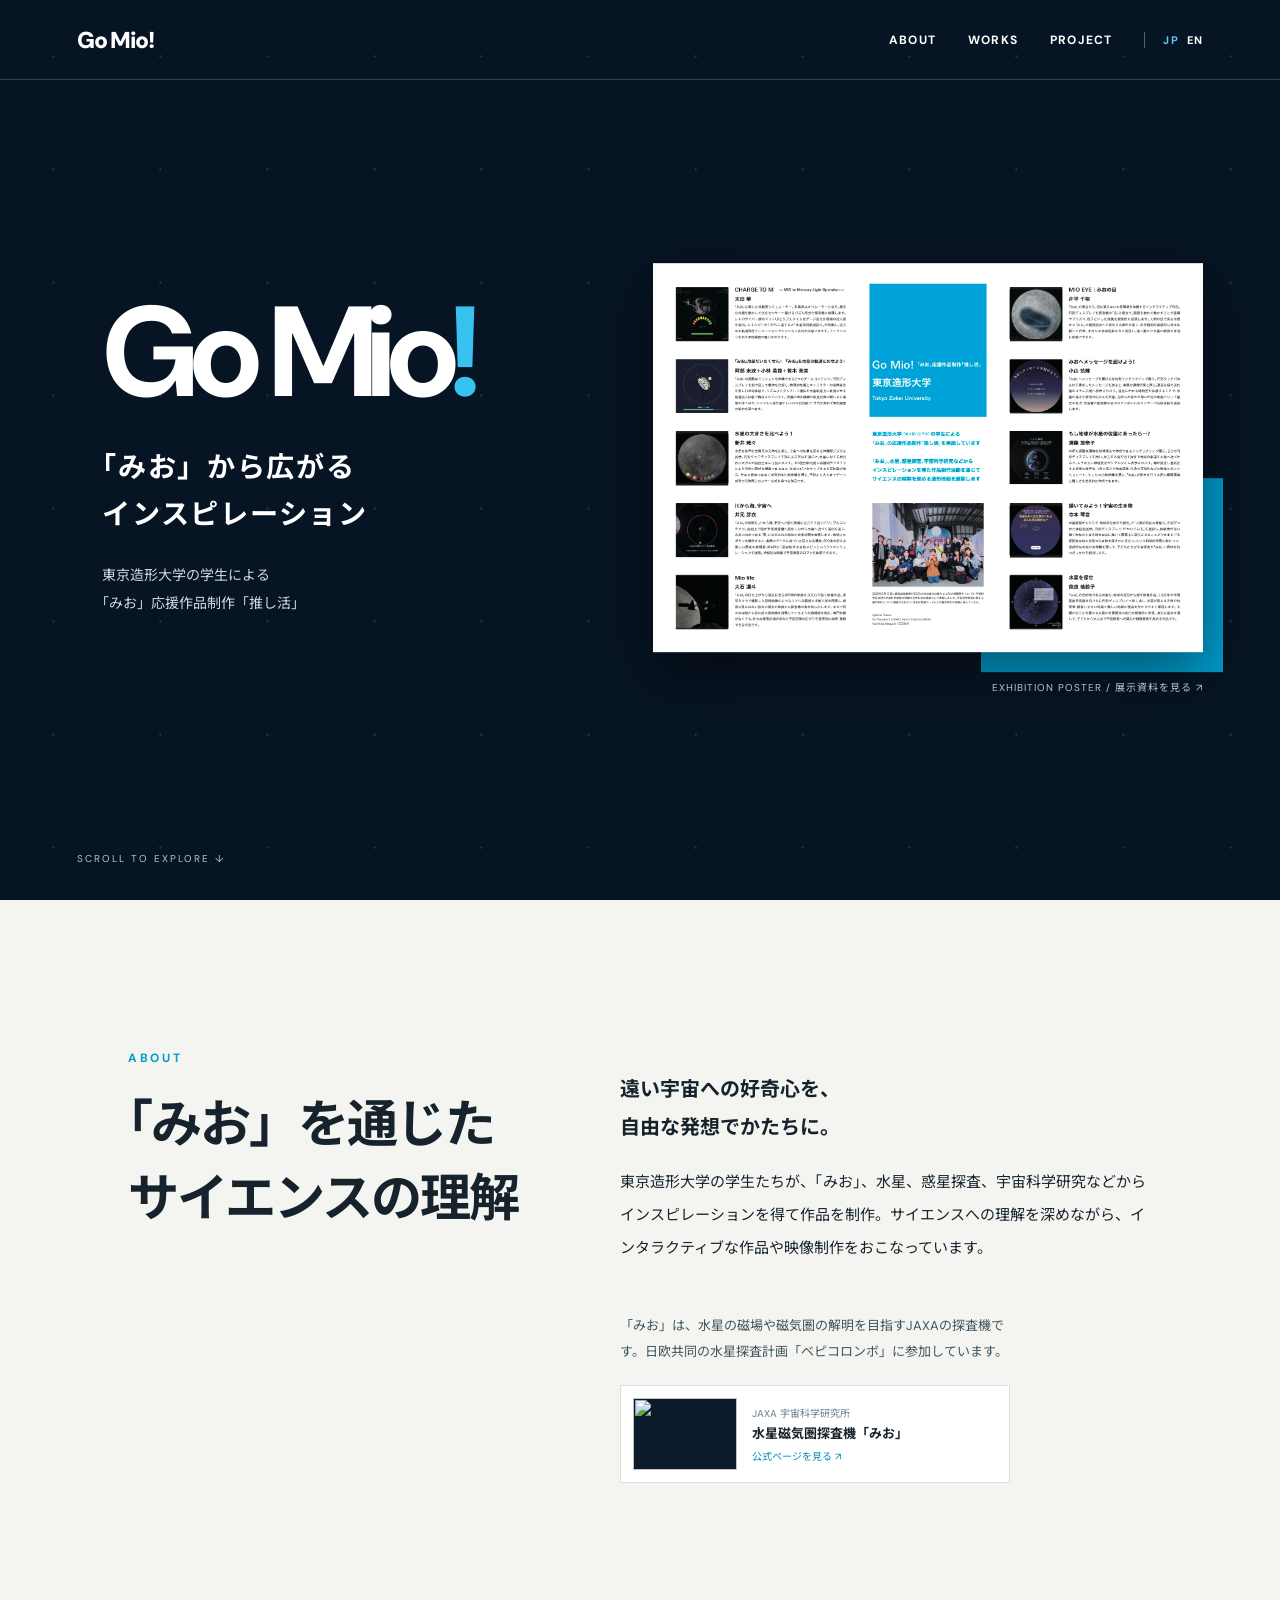
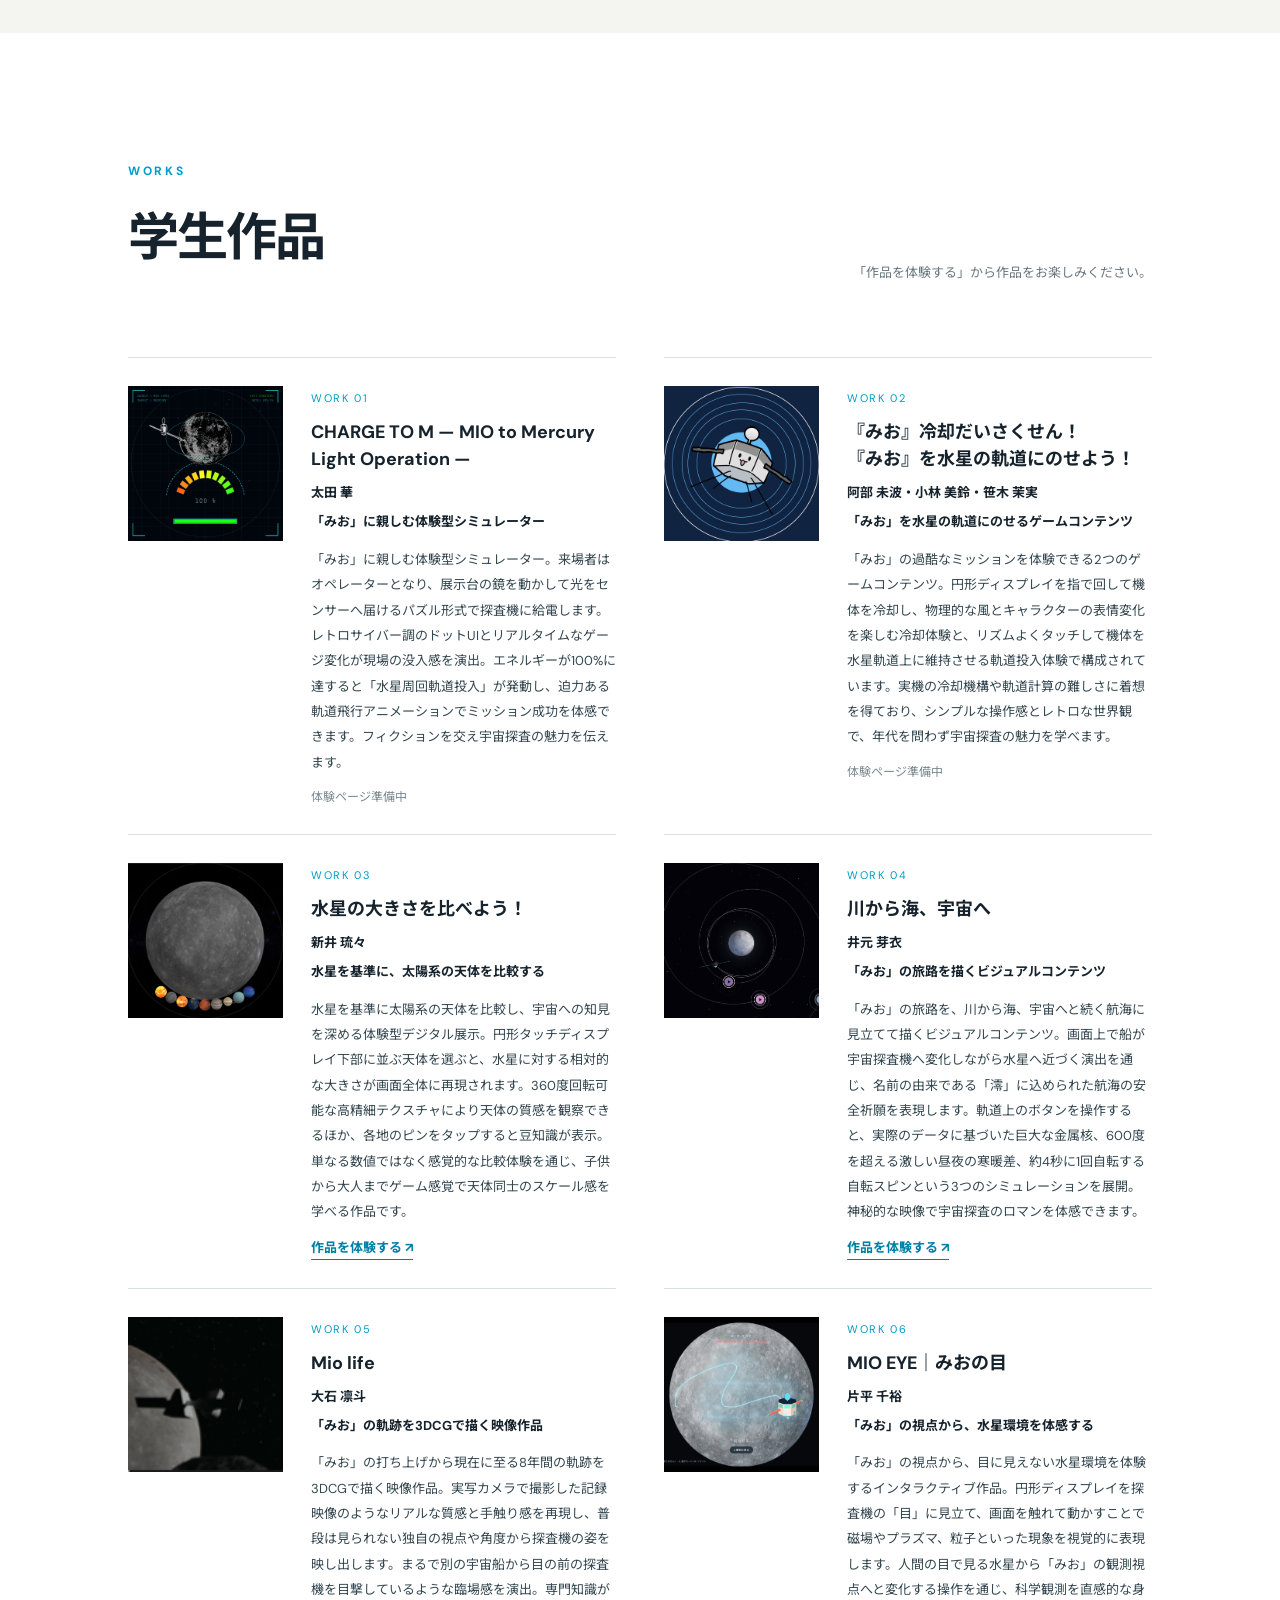
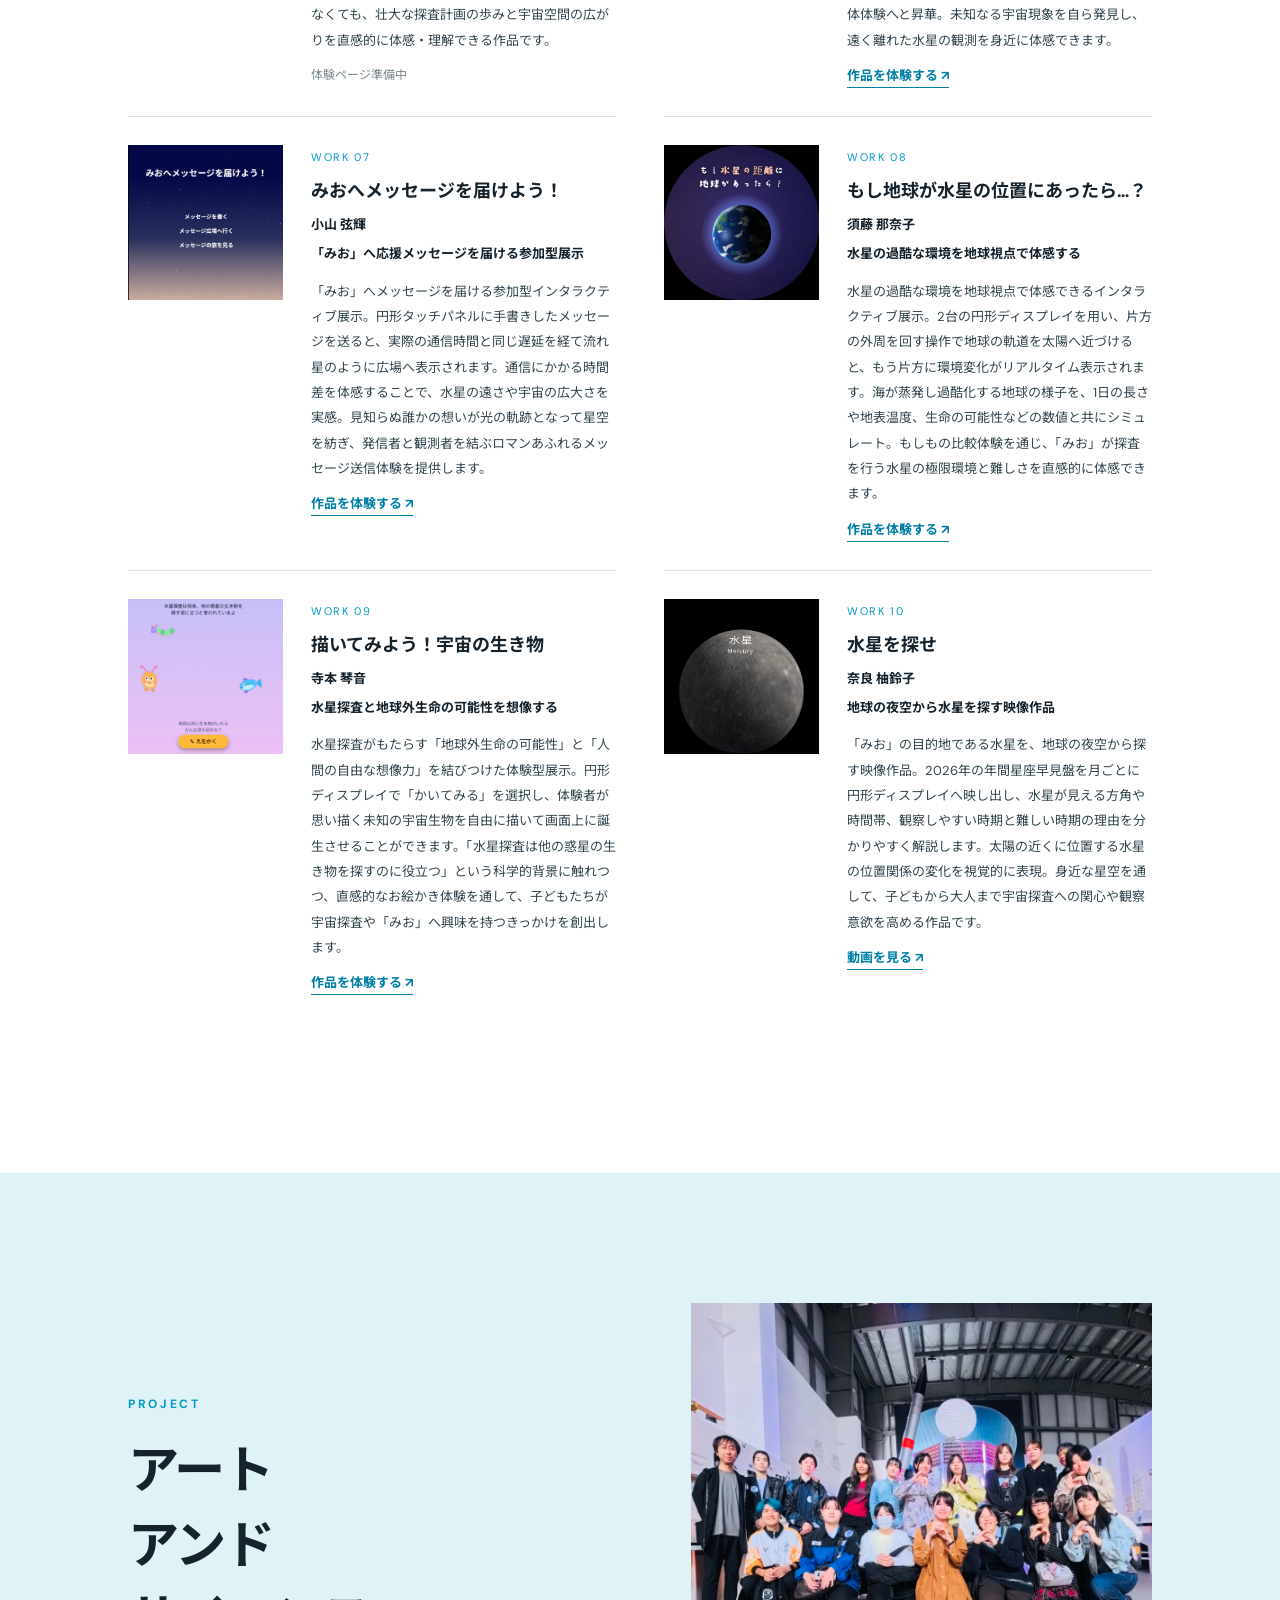
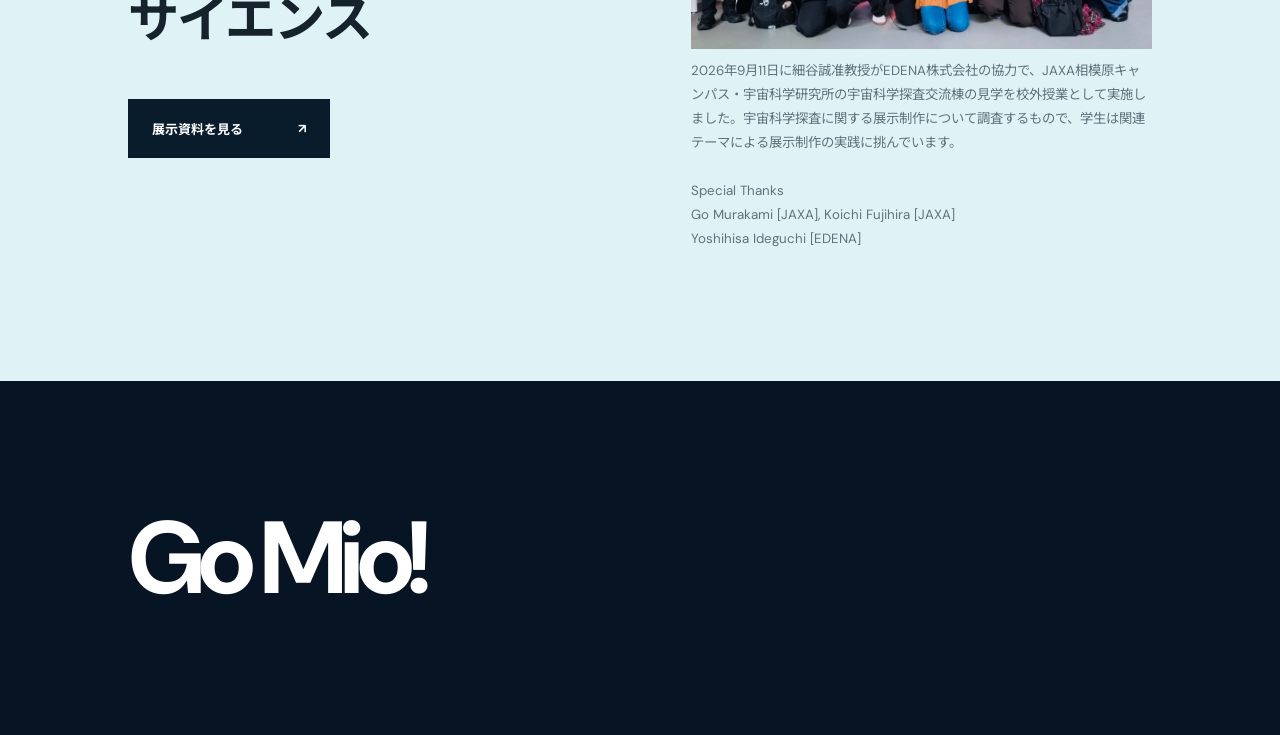
==== commit c161a95d: "Update exhibition poster PDF" ====
--- a/index.html
+++ b/index.html
@@ -15,6 +15,6 @@
 .hero-inner h2{text-indent:-0.5em}.hero-caption-line{display:inline-block;margin-left:-0.5em}
 .language-switch{display:flex;align-items:center;gap:8px;padding-left:18px;border-left:1px solid #ffffff55;font-size:11px}.language-switch [aria-current="page"]{color:#60c9eb}.language-switch a{color:#fff;text-decoration:none}@media(max-width:700px){nav{gap:12px}.language-switch{padding-left:10px;gap:6px;font-size:10px}}
 @media(max-width:400px){header{padding-left:4%;padding-right:4%}header .logo{font-size:19px;white-space:nowrap}nav{gap:8px}.language-switch{padding-left:8px;gap:5px}}
-</style></head><body><header><a class="logo" href="#top">Go Mio!</a><nav><a href="#about">ABOUT</a><a href="#works">WORKS</a><a href="#project">PROJECT</a><span class="language-switch" aria-label="言語 / Language"><span aria-current="page">JP</span><a href="en.html" lang="en" hreflang="en">EN</a></span></nav></header><main><section class="hero" id="top"><div class="hero-inner"><h1>Go Mio<span>!</span></h1><h2>「みお」から広がる<br>インスピレーション</h2><p>東京造形大学の学生による<br><span class="hero-caption-line">「みお」応援作品制作「推し活」</span></p></div><div class="hero-art poster-art"><span class="hero-art-accent"></span><a href="source.pdf" target="_blank" rel="noopener" aria-label="展示資料のPDFを開く"><img src="exhibition-poster.jpg" alt="Go Mio! 東京造形大学の学生作品を紹介する展示資料全体"></a><span class="hero-art-caption">EXHIBITION POSTER / 展示資料を見る ↗</span></div><div class="hero-bottom"><span>SCROLL TO EXPLORE ↓</span></div></section><section class="intro" id="about"><div><div class="section-label">ABOUT</div><h2 class="intro-title">「みお」を通じた<br>サイエンスの理解</h2></div><div><p class="lead">遠い宇宙への好奇心を、<br>自由な発想でかたちに。</p><p>東京造形大学の学生たちが、「みお」、水星、惑星探査、宇宙科学研究などからインスピレーションを得て作品を制作。サイエンスへの理解を深めながら、インタラクティブな作品や映像制作をおこなっています。</p><div class="mio-context"><p class="mio-explanation">「みお」は、水星の磁場や磁気圏の解明を目指すJAXAの探査機です。日欧共同の水星探査計画「ベピコロンボ」に参加しています。</p><a class="mio-link" href="https://www.isas.jaxa.jp/missions/spacecraft/current/mmo.html" target="_blank" rel="noopener noreferrer"><img src="https://www.isas.jaxa.jp/missions/files/mmo_main.jpg" alt="" loading="lazy"><span><small>JAXA 宇宙科学研究所</small><strong>水星磁気圏探査機「みお」</strong><span>公式ページを見る ↗</span></span></a></div></div></section><section class="works" id="works"><div class="works-head"><div><div class="section-label">WORKS</div><h2>学生作品</h2></div><p>「作品を体験する」から作品をお楽しみください。</p></div><div class="grid" id="grid"></div></section><section class="about" id="project"><div><div class="section-label">PROJECT</div><h2>アート<br>アンド<br>サイエンス</h2><a class="button" href="source.pdf" target="_blank" rel="noopener">展示資料を見る <span>↗</span></a></div><div><img src="team-original.jpeg" alt="JAXA相模原キャンパスでの校外授業に参加した学生たちの集合写真"><small>2026年9月11日に細谷誠准教授がEDENA株式会社の協力で、JAXA相模原キャンパス・宇宙科学研究所の宇宙科学探査交流棟の見学を校外授業として実施しました。宇宙科学探査に関する展示制作について調査するもので、学生は関連テーマによる展示制作の実践に挑んでいます。<br><br>Special Thanks<br>Go Murakami [JAXA], Koichi Fujihira [JAXA]<br>Yoshihisa Ideguchi [EDENA]</small></div></section><section class="closing"><div><strong>Go Mio!</strong></div></section></main><script>
+</style></head><body><header><a class="logo" href="#top">Go Mio!</a><nav><a href="#about">ABOUT</a><a href="#works">WORKS</a><a href="#project">PROJECT</a><span class="language-switch" aria-label="言語 / Language"><span aria-current="page">JP</span><a href="en.html" lang="en" hreflang="en">EN</a></span></nav></header><main><section class="hero" id="top"><div class="hero-inner"><h1>Go Mio<span>!</span></h1><h2>「みお」から広がる<br>インスピレーション</h2><p>東京造形大学の学生による<br><span class="hero-caption-line">「みお」応援作品制作「推し活」</span></p></div><div class="hero-art poster-art"><span class="hero-art-accent"></span><a href="source.pdf?v=20261107" target="_blank" rel="noopener" aria-label="展示資料のPDFを開く"><img src="exhibition-poster.jpg?v=20261107" alt="Go Mio! 東京造形大学の学生作品を紹介する展示資料全体"></a><span class="hero-art-caption">EXHIBITION POSTER / 展示資料を見る ↗</span></div><div class="hero-bottom"><span>SCROLL TO EXPLORE ↓</span></div></section><section class="intro" id="about"><div><div class="section-label">ABOUT</div><h2 class="intro-title">「みお」を通じた<br>サイエンスの理解</h2></div><div><p class="lead">遠い宇宙への好奇心を、<br>自由な発想でかたちに。</p><p>東京造形大学の学生たちが、「みお」、水星、惑星探査、宇宙科学研究などからインスピレーションを得て作品を制作。サイエンスへの理解を深めながら、インタラクティブな作品や映像制作をおこなっています。</p><div class="mio-context"><p class="mio-explanation">「みお」は、水星の磁場や磁気圏の解明を目指すJAXAの探査機です。日欧共同の水星探査計画「ベピコロンボ」に参加しています。</p><a class="mio-link" href="https://www.isas.jaxa.jp/missions/spacecraft/current/mmo.html" target="_blank" rel="noopener noreferrer"><img src="https://www.isas.jaxa.jp/missions/files/mmo_main.jpg" alt="" loading="lazy"><span><small>JAXA 宇宙科学研究所</small><strong>水星磁気圏探査機「みお」</strong><span>公式ページを見る ↗</span></span></a></div></div></section><section class="works" id="works"><div class="works-head"><div><div class="section-label">WORKS</div><h2>学生作品</h2></div><p>「作品を体験する」から作品をお楽しみください。</p></div><div class="grid" id="grid"></div></section><section class="about" id="project"><div><div class="section-label">PROJECT</div><h2>アート<br>アンド<br>サイエンス</h2><a class="button" href="source.pdf?v=20261107" target="_blank" rel="noopener">展示資料を見る <span>↗</span></a></div><div><img src="team-original.jpeg" alt="JAXA相模原キャンパスでの校外授業に参加した学生たちの集合写真"><small>2026年9月11日に細谷誠准教授がEDENA株式会社の協力で、JAXA相模原キャンパス・宇宙科学研究所の宇宙科学探査交流棟の見学を校外授業として実施しました。宇宙科学探査に関する展示制作について調査するもので、学生は関連テーマによる展示制作の実践に挑んでいます。<br><br>Special Thanks<br>Go Murakami [JAXA], Koichi Fujihira [JAXA]<br>Yoshihisa Ideguchi [EDENA]</small></div></section><section class="closing"><div><strong>Go Mio!</strong></div></section></main><script>
 const works=[["thumbnails/work01.jpg","CHARGE TO M — MIO to Mercury Light Operation —","太田 華","「みお」に親しむ体験型シミュレーター"],["thumbnails/work02.jpg","『みお』冷却だいさくせん！ ／ 『みお』を水星の軌道にのせよう！","阿部 未波・小林 美鈴・笹木 茉実","「みお」を水星の軌道にのせるゲームコンテンツ"],["thumbnails/work03.jpg","水星の大きさを比べよう！","新井 琉々","水星を基準に、太陽系の天体を比較する"],["thumbnails/work04.jpg","川から海、宇宙へ","井元 芽衣","「みお」の旅路を描くビジュアルコンテンツ"],["l5.png","Mio life","大石 凛斗","「みお」の軌跡を3DCGで描く映像作品"],["thumbnails/work06.jpg","MIO EYE｜みおの目","片平 千裕","「みお」の視点から、水星環境を体感する"],["thumbnails/work07.jpg","みおへメッセージを届けよう！","小山 弦輝","「みお」へ応援メッセージを届ける参加型展示"],["thumbnails/work08.jpg","もし地球が水星の位置にあったら…？","須藤 那奈子","水星の過酷な環境を地球視点で体感する"],["thumbnails/work09.jpg","描いてみよう！宇宙の生き物","寺本 琴音","水星探査と地球外生命の可能性を想像する"],["thumbnails/work10.jpg","水星を探せ","奈良 柚鈴子","地球の夜空から水星を探す映像作品"]];const descriptions=["「みお」に親しむ体験型シミュレーター。来場者はオペレーターとなり、展示台の鏡を動かして光をセンサーへ届けるパズル形式で探査機に給電します。レトロサイバー調のドットUIとリアルタイムなゲージ変化が現場の没入感を演出。エネルギーが100%に達すると「水星周回軌道投入」が発動し、迫力ある軌道飛行アニメーションでミッション成功を体感できます。フィクションを交え宇宙探査の魅力を伝えます。","「みお」の過酷なミッションを体験できる2つのゲームコンテンツ。円形ディスプレイを指で回して機体を冷却し、物理的な風とキャラクターの表情変化を楽しむ冷却体験と、リズムよくタッチして機体を水星軌道上に維持させる軌道投入体験で構成されています。実機の冷却機構や軌道計算の難しさに着想を得ており、シンプルな操作感とレトロな世界観で、年代を問わず宇宙探査の魅力を学べます。","水星を基準に太陽系の天体を比較し、宇宙への知見を深める体験型デジタル展示。円形タッチディスプレイ下部に並ぶ天体を選ぶと、水星に対する相対的な大きさが画面全体に再現されます。360度回転可能な高精細テクスチャにより天体の質感を観察できるほか、各地のピンをタップすると豆知識が表示。単なる数値ではなく感覚的な比較体験を通じ、子供から大人までゲーム感覚で天体同士のスケール感を学べる作品です。","「みお」の旅路を、川から海、宇宙へと続く航海に見立てて描くビジュアルコンテンツ。画面上で船が宇宙探査機へ変化しながら水星へ近づく演出を通じ、名前の由来である「澪」に込められた航海の安全祈願を表現します。軌道上のボタンを操作すると、実際のデータに基づいた巨大な金属核、600度を超える激しい昼夜の寒暖差、約4秒に1回自転する自転スピンという3つのシミュレーションを展開。神秘的な映像で宇宙探査のロマンを体感できます。","「みお」の打ち上げから現在に至る8年間の軌跡を3DCGで描く映像作品。実写カメラで撮影した記録映像のようなリアルな質感と手触り感を再現し、普段は見られない独自の視点や角度から探査機の姿を映し出します。まるで別の宇宙船から目の前の探査機を目撃しているような臨場感を演出。専門知識がなくても、壮大な探査計画の歩みと宇宙空間の広がりを直感的に体感・理解できる作品です。","「みお」の視点から、目に見えない水星環境を体験するインタラクティブ作品。円形ディスプレイを探査機の「目」に見立て、画面を触れて動かすことで磁場やプラズマ、粒子といった現象を視覚的に表現します。人間の目で見る水星から「みお」の観測視点へと変化する操作を通じ、科学観測を直感的な身体体験へと昇華。未知なる宇宙現象を自ら発見し、遠く離れた水星の観測を身近に体感できます。","「みお」へメッセージを届ける参加型インタラクティブ展示。円形タッチパネルに手書きしたメッセージを送ると、実際の通信時間と同じ遅延を経て流れ星のように広場へ表示されます。通信にかかる時間差を体感することで、水星の遠さや宇宙の広大さを実感。見知らぬ誰かの想いが光の軌跡となって星空を紡ぎ、発信者と観測者を結ぶロマンあふれるメッセージ送信体験を提供します。","水星の過酷な環境を地球視点で体感できるインタラクティブ展示。2台の円形ディスプレイを用い、片方の外周を回す操作で地球の軌道を太陽へ近づけると、もう片方に環境変化がリアルタイム表示されます。海が蒸発し過酷化する地球の様子を、1日の長さや地表温度、生命の可能性などの数値と共にシミュレート。もしもの比較体験を通じ、「みお」が探査を行う水星の極限環境と難しさを直感的に体感できます。","水星探査がもたらす「地球外生命の可能性」と「人間の自由な想像力」を結びつけた体験型展示。円形ディスプレイで「かいてみる」を選択し、体験者が思い描く未知の宇宙生物を自由に描いて画面上に誕生させることができます。「水星探査は他の惑星の生き物を探すのに役立つ」という科学的背景に触れつつ、直感的なお絵かき体験を通して、子どもたちが宇宙探査や「みお」へ興味を持つきっかけを創出します。","「みお」の目的地である水星を、地球の夜空から探す映像作品。2026年の年間星座早見盤を月ごとに円形ディスプレイへ映し出し、水星が見える方角や時間帯、観察しやすい時期と難しい時期の理由を分かりやすく解説します。太陽の近くに位置する水星の位置関係の変化を視覚的に表現。身近な星空を通して、子どもから大人まで宇宙探査への関心や観察意欲を高める作品です。"];document.querySelector('#grid').innerHTML=works.map((w,i)=>`<article class="work"><img src="${w[0]}" alt="${w[1]}の作品イメージ"><div><span class="number">WORK ${String(i+1).padStart(2,'0')}</span><h3>${w[1].replace(" ／ ", "<br>")}</h3><p class="work-summary">${w[2]}<span class="work-summary-phrase">${w[3]}</span></p><p class="work-description">${descriptions[i]}</p>${i===2 || i===3 || i===5 || i===6 || i===7 || i===8 || i===9 ? `<a class="work-link" href="works/${i===2 ? '03' : i===3 ? '04' : i===5 ? '06' : i===6 ? '07' : i===7 ? '08' : i===8 ? '09' : '10'}/">${i===9 ? '動画を見る' : '作品を体験する'} ↗</a>` : '<span class="work-status">体験ページ準備中</span>'}</div></article>`).join('');
 </script></body></html>
